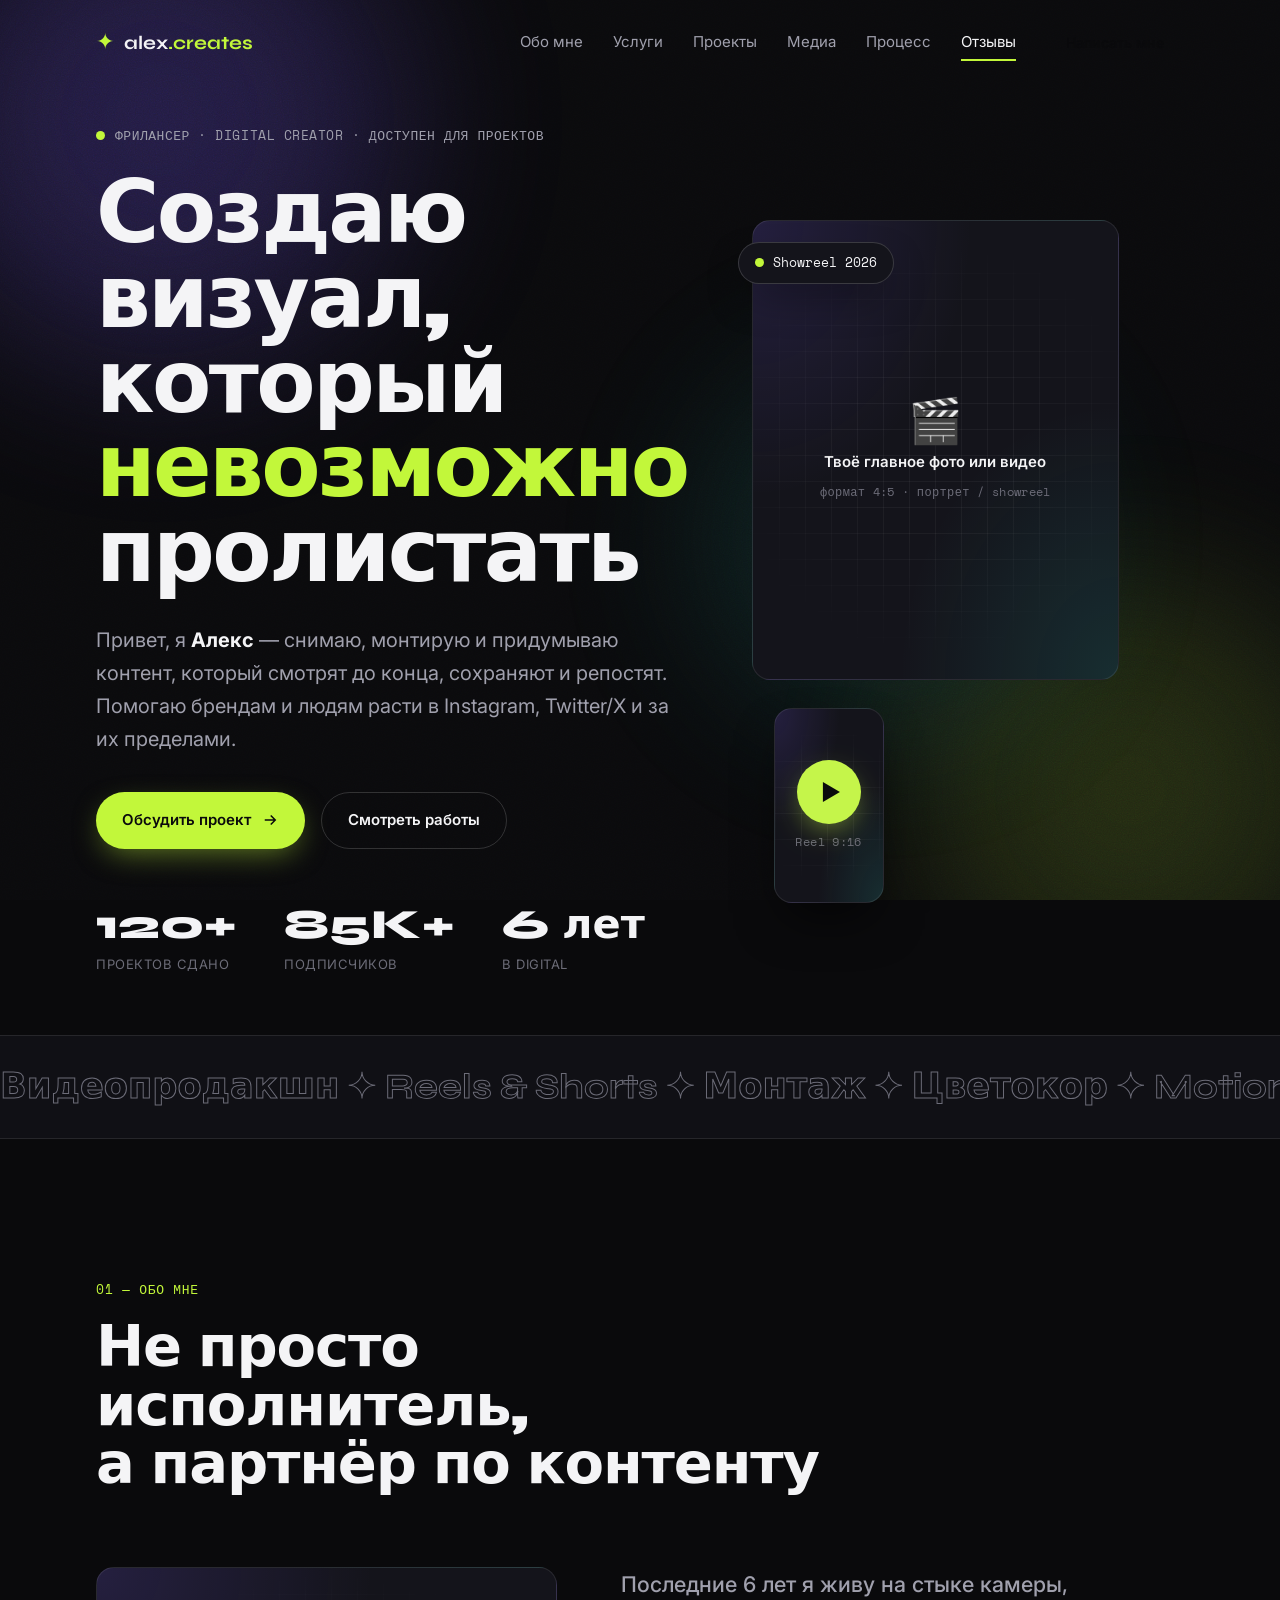
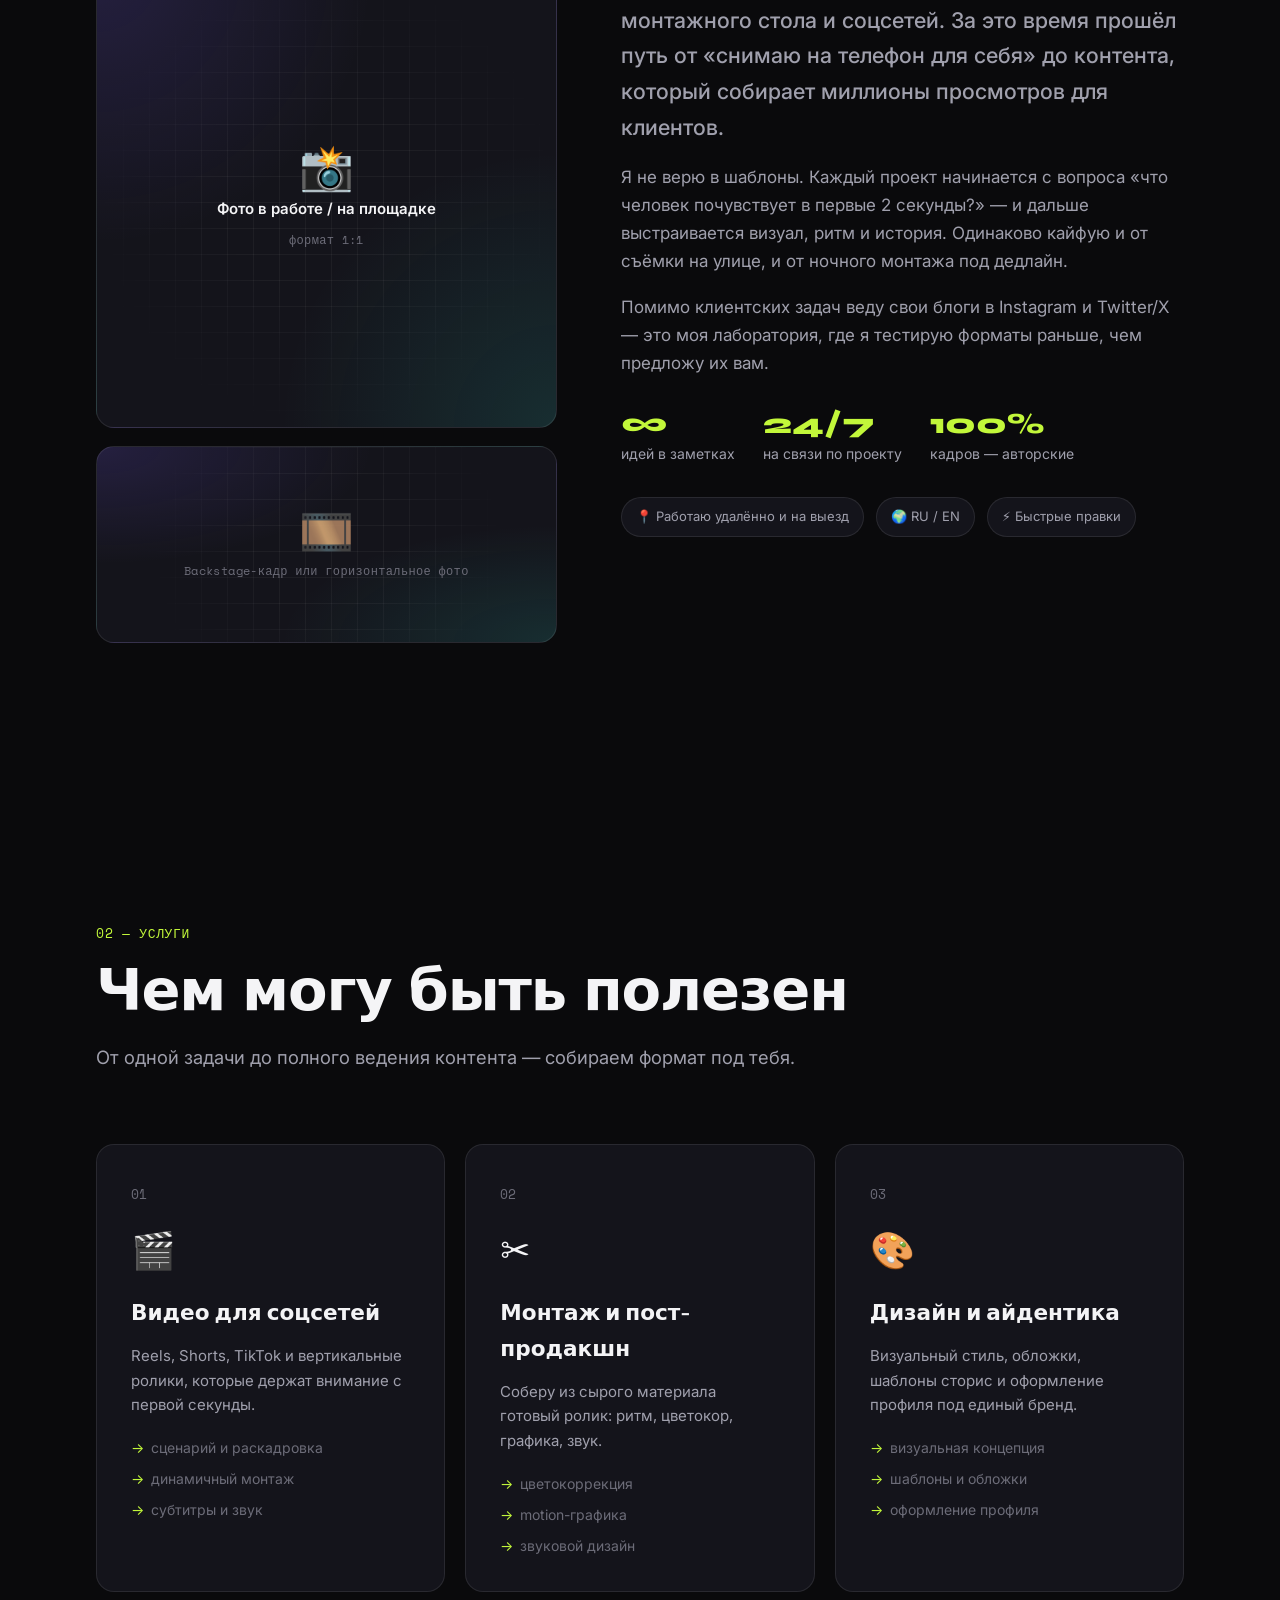
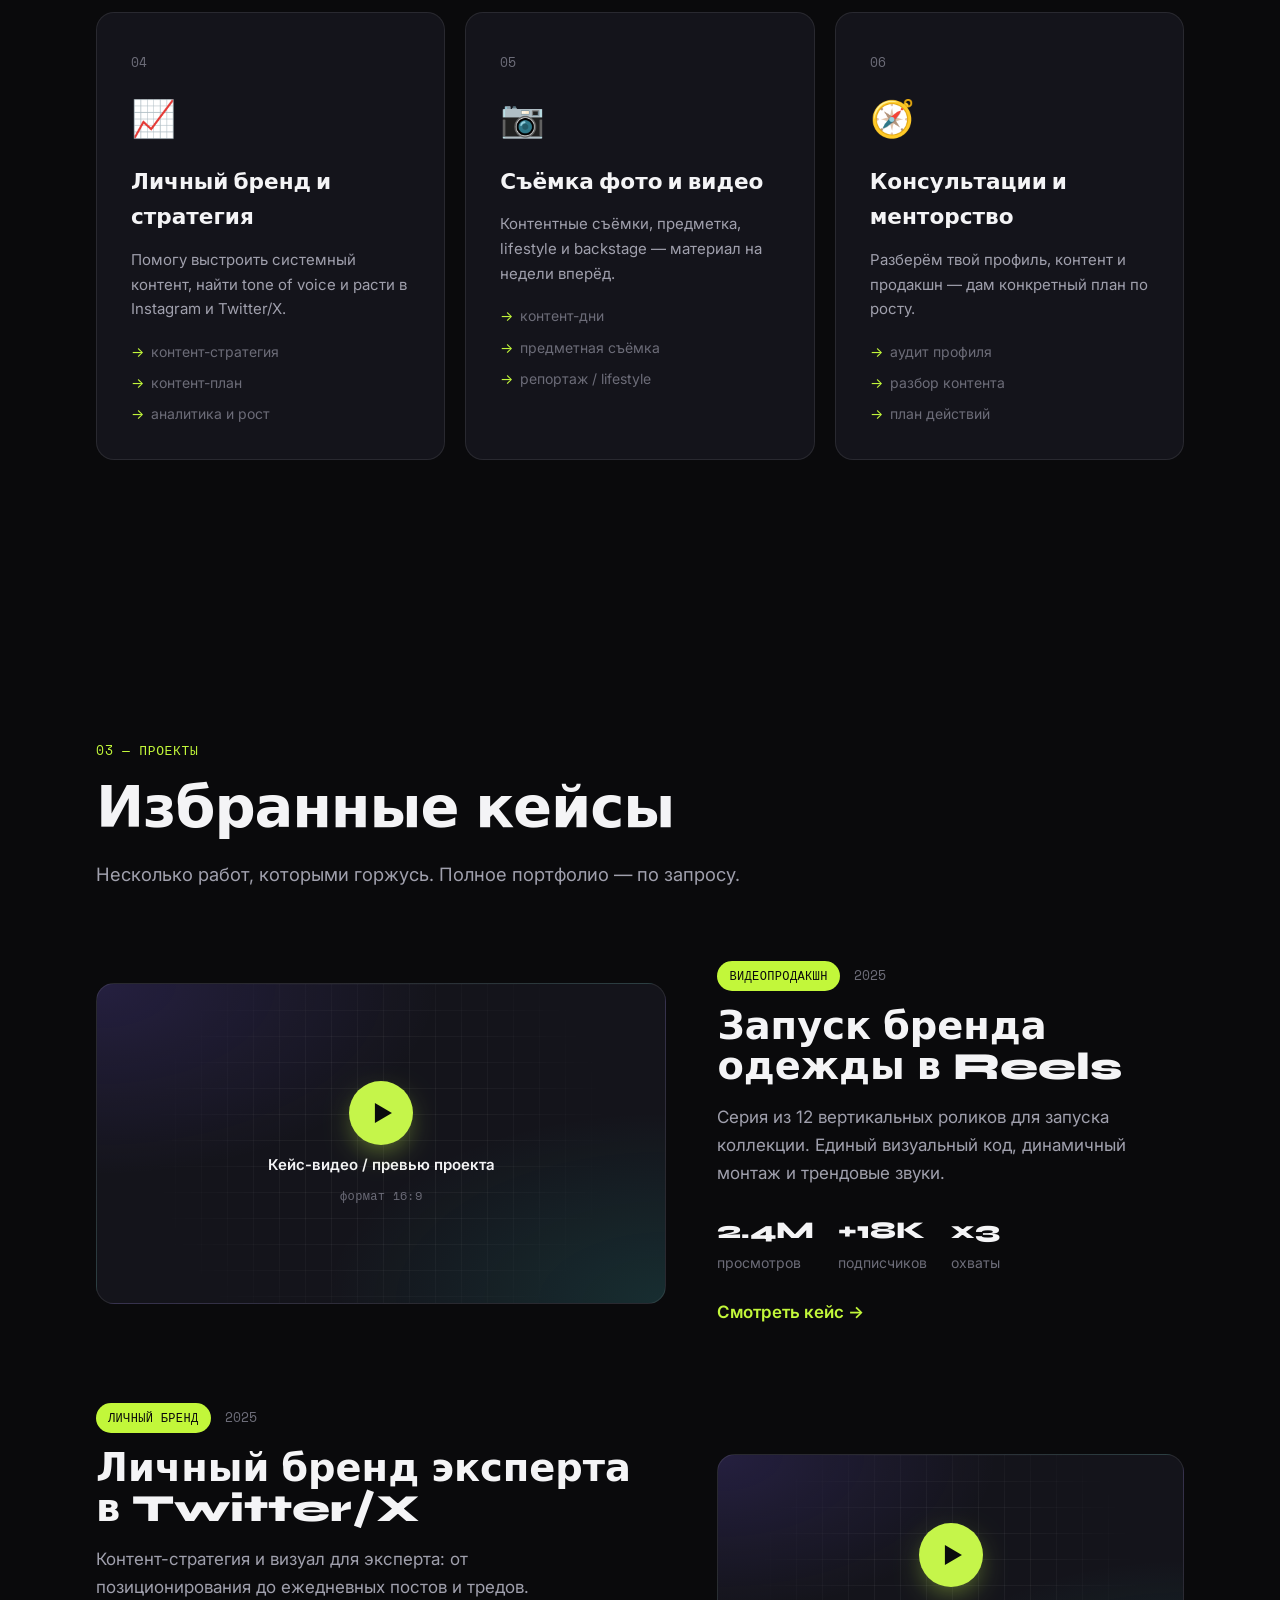
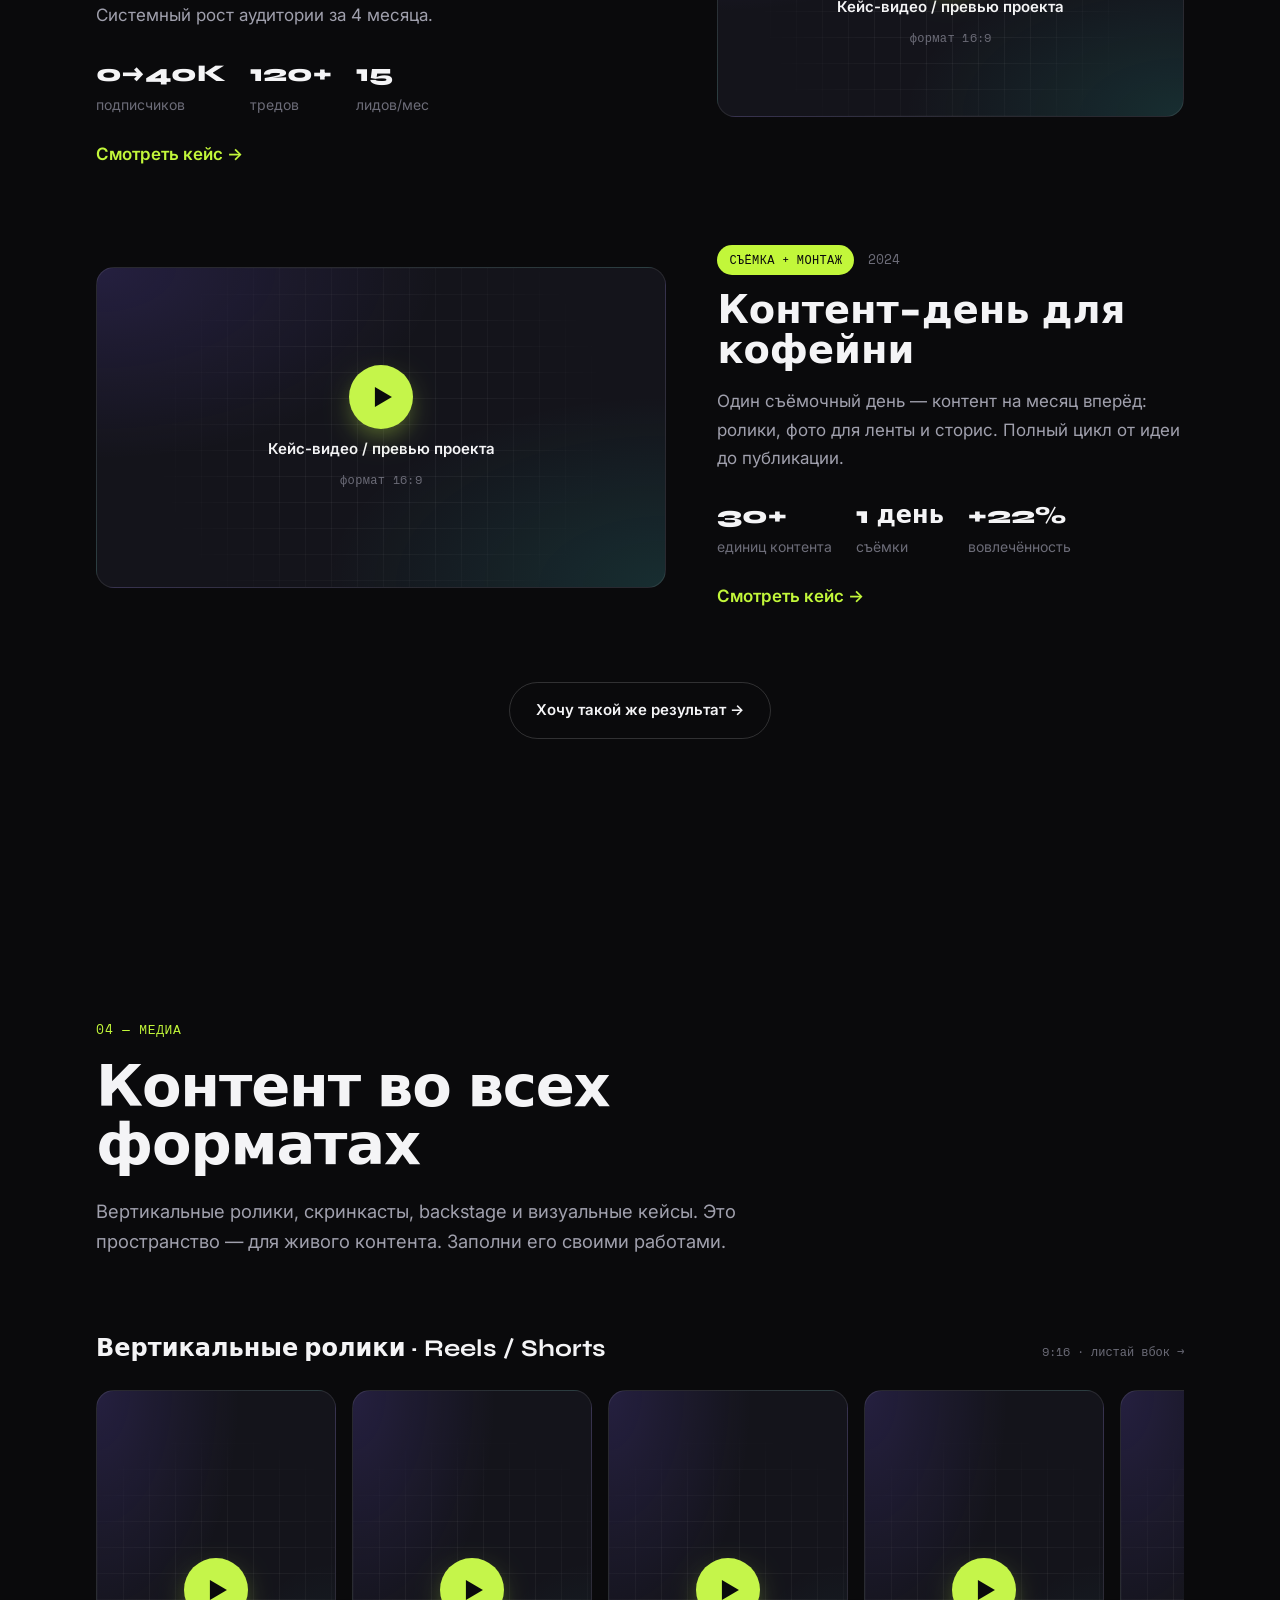
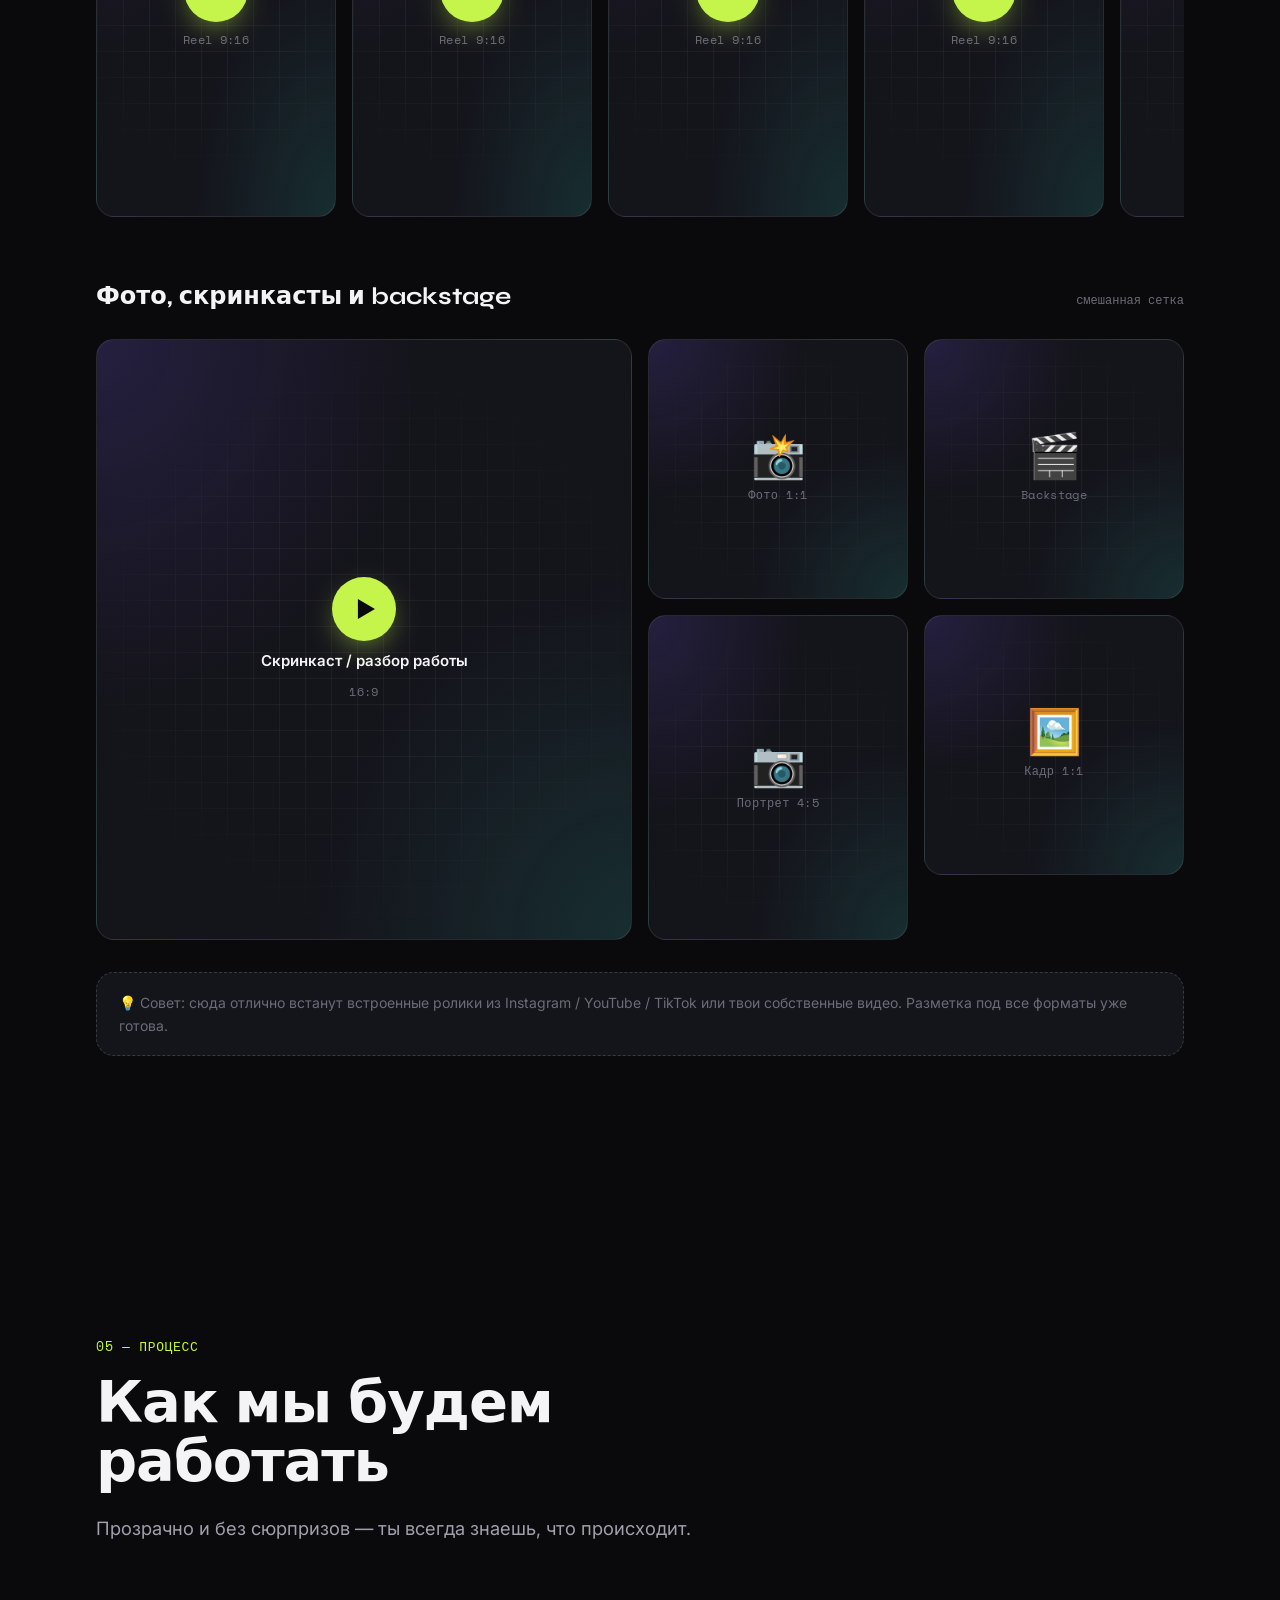
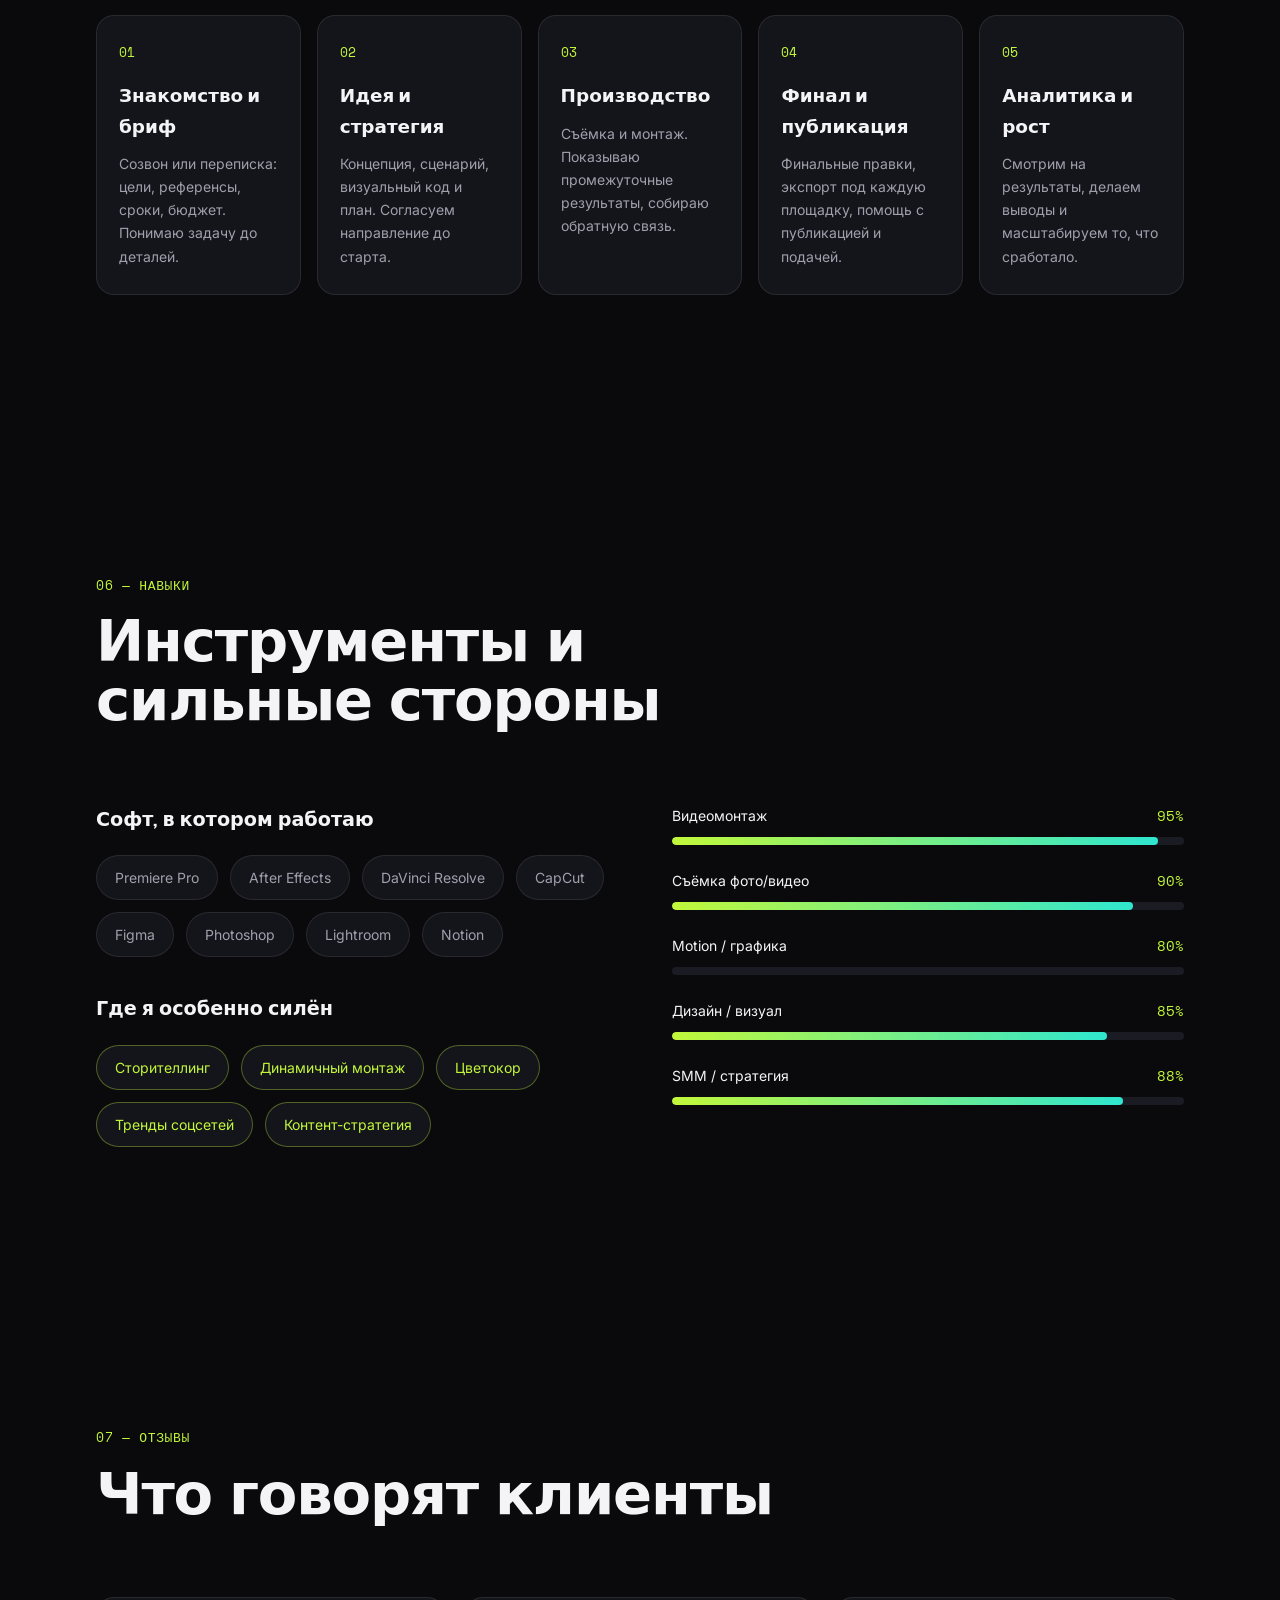
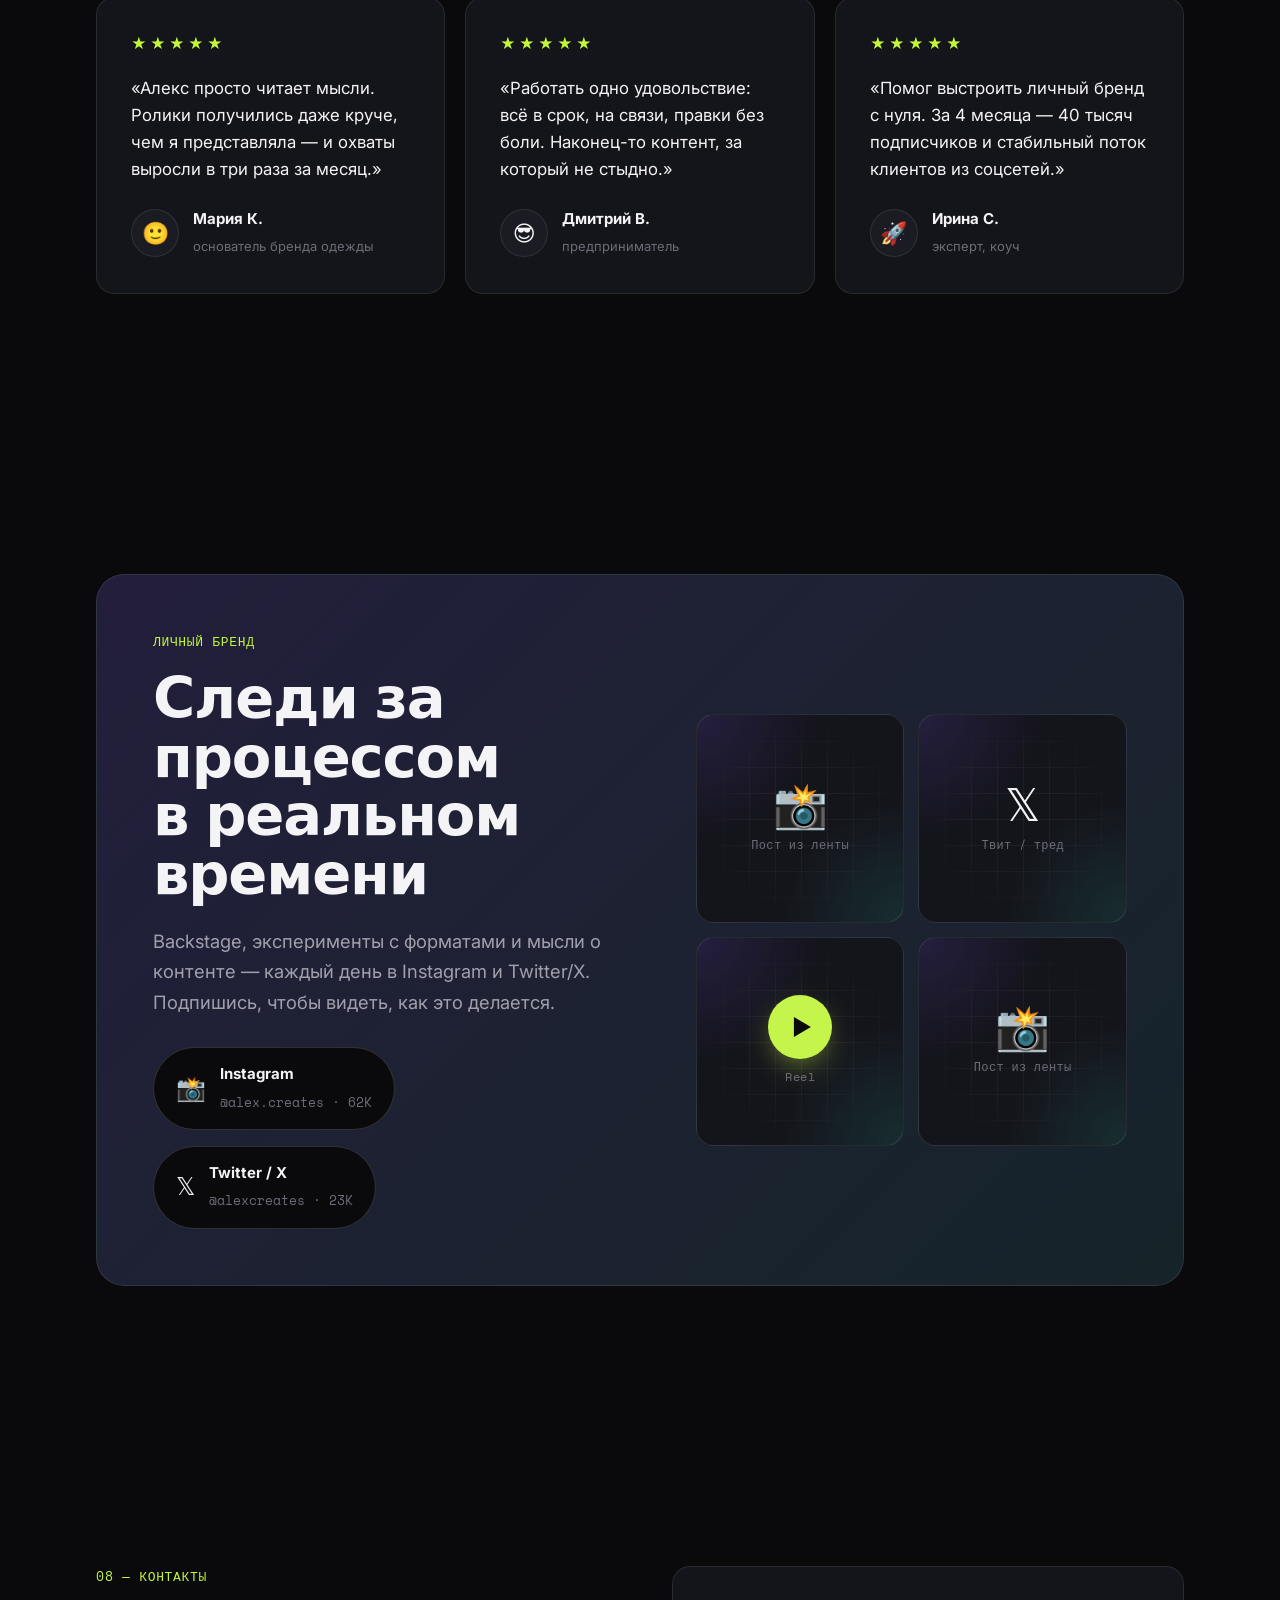
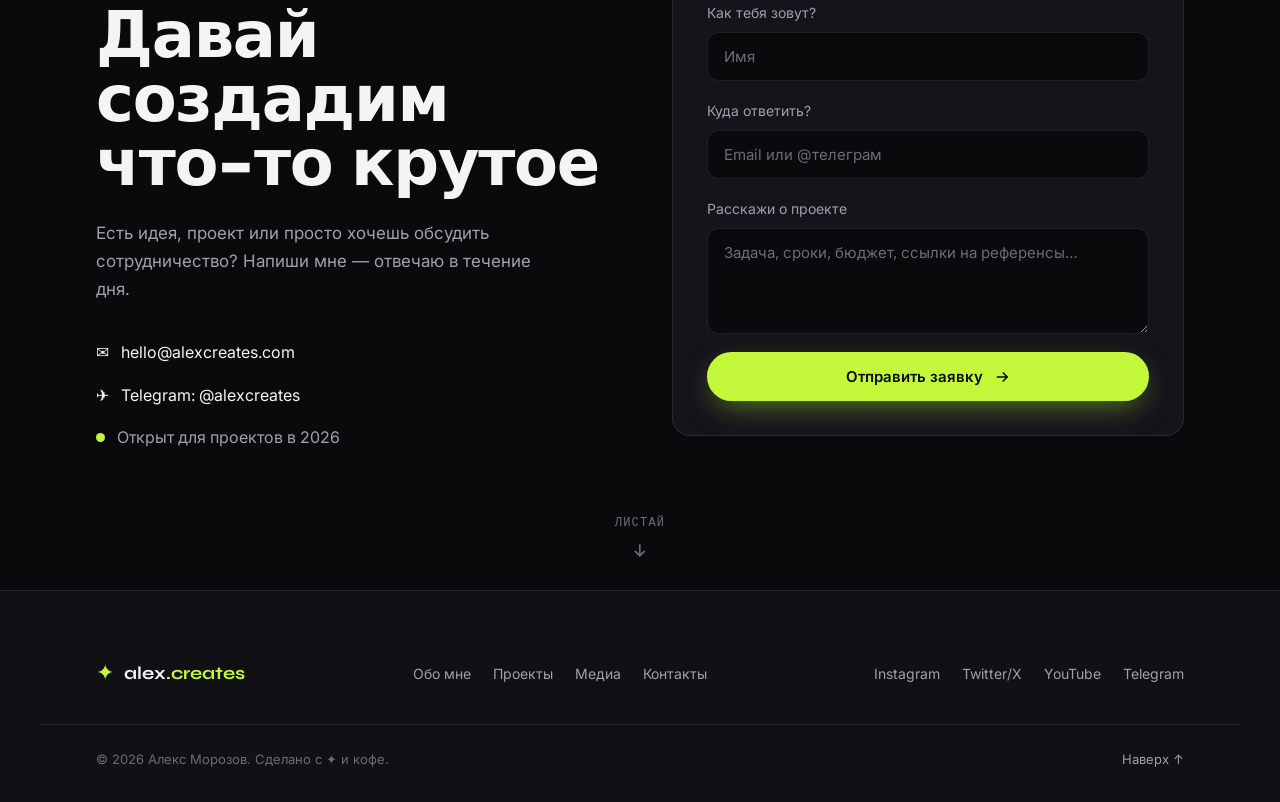
==== index.html @ e4666408 "feat: личный сайт-портфолио для фрилансера и digital creator Современный одностраничный сайт без сбо" ====
<!DOCTYPE html>
<html lang="ru">
<head>
  <meta charset="UTF-8" />
  <meta name="viewport" content="width=device-width, initial-scale=1.0" />
  <meta name="theme-color" content="#0a0a0c" />

  <!-- ====== SEO / соцсети — отредактируй под себя ====== -->
  <title>Алекс Морозов — Digital Creator & Фрилансер</title>
  <meta name="description" content="Digital creator и фрилансер: видео, контент для соцсетей, дизайн и личный бренд. Создаю визуал, который невозможно пролистать. Открыт к новым проектам." />
  <meta name="author" content="Алекс Морозов" />

  <meta property="og:type" content="website" />
  <meta property="og:title" content="Алекс Морозов — Digital Creator & Фрилансер" />
  <meta property="og:description" content="Видео, контент для соцсетей, дизайн и личный бренд. Создаю визуал, который невозможно пролистать." />
  <meta property="og:image" content="assets/og-image.jpg" />
  <meta name="twitter:card" content="summary_large_image" />

  <!-- ====== Шрифты ====== -->
  <link rel="preconnect" href="https://fonts.googleapis.com" />
  <link rel="preconnect" href="https://fonts.gstatic.com" crossorigin />
  <link href="https://fonts.googleapis.com/css2?family=Syne:wght@600;700;800&family=Inter:wght@400;500;600&family=Space+Mono:wght@400;700&display=swap" rel="stylesheet" />

  <!-- ====== Иконка (можно заменить на свой favicon) ====== -->
  <link rel="icon" href="data:image/svg+xml,<svg xmlns='http://www.w3.org/2000/svg' viewBox='0 0 100 100'><text y='.9em' font-size='90'>✦</text></svg>" />

  <link rel="stylesheet" href="css/style.css" />
  <!-- Если JS отключён — показываем контент без анимаций появления -->
  <noscript><style>.reveal{opacity:1!important;transform:none!important}.cursor,.cursor-dot{display:none!important}</style></noscript>
</head>
<body>
  <a class="skip-link" href="#about">Перейти к содержанию</a>

  <!-- Кастомный курсор -->
  <div class="cursor" id="cursor" aria-hidden="true"></div>
  <div class="cursor-dot" id="cursorDot" aria-hidden="true"></div>

  <!-- Зерно и фоновые градиенты -->
  <div class="grain" aria-hidden="true"></div>
  <div class="bg-blobs" aria-hidden="true">
    <span class="blob blob--1"></span>
    <span class="blob blob--2"></span>
    <span class="blob blob--3"></span>
  </div>

  <!-- ============ ШАПКА ============ -->
  <header class="header" id="header">
    <div class="container header__inner">
      <a href="#hero" class="logo" data-cursor="link">
        <span class="logo__mark">✦</span>
        <span class="logo__text">alex<span class="logo__accent">.creates</span></span>
      </a>

      <nav class="nav" id="nav" aria-label="Основная навигация">
        <a href="#about" class="nav__link">Обо мне</a>
        <a href="#services" class="nav__link">Услуги</a>
        <a href="#work" class="nav__link">Проекты</a>
        <a href="#media" class="nav__link">Медиа</a>
        <a href="#process" class="nav__link">Процесс</a>
        <a href="#testimonials" class="nav__link">Отзывы</a>
        <a href="#contact" class="btn btn--small nav__cta" data-cursor="link">Написать мне</a>
      </nav>

      <button class="burger" id="burger" aria-label="Открыть меню" aria-expanded="false">
        <span></span><span></span><span></span>
      </button>
    </div>
  </header>

  <main>
    <!-- ============ ГЛАВНЫЙ ЭКРАН ============ -->
    <section class="hero" id="hero">
      <div class="container hero__grid">
        <div class="hero__content reveal">
          <p class="eyebrow">
            <span class="status-dot"></span>
            Фрилансер · Digital Creator · доступен для проектов
          </p>

          <h1 class="hero__title">
            Создаю визуал,<br />
            который <span class="accent-text">невозможно</span><br />
            пролистать
          </h1>

          <p class="hero__lead">
            Привет, я <strong>Алекс</strong> — снимаю, монтирую и придумываю контент,
            который смотрят до конца, сохраняют и репостят. Помогаю брендам и людям
            расти в Instagram, Twitter/X и за их пределами.
          </p>

          <div class="hero__actions">
            <a href="#contact" class="btn btn--primary" data-cursor="link">
              Обсудить проект
              <svg viewBox="0 0 24 24" width="18" height="18" fill="none" stroke="currentColor" stroke-width="2"><path d="M5 12h14M13 6l6 6-6 6"/></svg>
            </a>
            <a href="#work" class="btn btn--ghost" data-cursor="link">Смотреть работы</a>
          </div>

          <ul class="hero__stats">
            <li>
              <span class="stat__num" data-count="120" data-suffix="+">0</span>
              <span class="stat__label">проектов сдано</span>
            </li>
            <li>
              <span class="stat__num" data-count="85" data-suffix="K+">0</span>
              <span class="stat__label">подписчиков</span>
            </li>
            <li>
              <span class="stat__num" data-count="6" data-suffix=" лет">0</span>
              <span class="stat__label">в digital</span>
            </li>
          </ul>
        </div>

        <!-- Большой медиа-слот под главное фото/видео -->
        <div class="hero__media reveal" data-reveal-delay="120">
          <div class="media-slot media-slot--portrait" data-cursor="media">
            <div class="media-slot__inner">
              <span class="media-slot__icon">🎬</span>
              <span class="media-slot__title">Твоё главное фото или видео</span>
              <span class="media-slot__hint">формат 4:5 · портрет / showreel</span>
            </div>
          </div>
          <div class="hero__media-badge">
            <span class="status-dot"></span>
            Showreel 2026
          </div>
          <div class="media-slot media-slot--reel hero__media-mini" data-cursor="media">
            <div class="media-slot__inner">
              <span class="media-slot__icon media-slot__icon--play">▶</span>
              <span class="media-slot__hint">Reel 9:16</span>
            </div>
          </div>
        </div>
      </div>

      <a href="#about" class="scroll-cue" aria-label="Прокрутить вниз">
        <span>Листай</span>
        <svg viewBox="0 0 24 24" width="20" height="20" fill="none" stroke="currentColor" stroke-width="2"><path d="M12 5v14M6 13l6 6 6-6"/></svg>
      </a>
    </section>

    <!-- ============ БЕГУЩАЯ СТРОКА ============ -->
    <div class="marquee" aria-hidden="true">
      <div class="marquee__track">
        <span>Видеопродакшн ✦ Reels & Shorts ✦ Монтаж ✦ Цветокор ✦ Motion-дизайн ✦ Съёмка ✦ Контент-стратегия ✦ Личный бренд ✦ SMM ✦ Сторителлинг ✦</span>
        <span>Видеопродакшн ✦ Reels & Shorts ✦ Монтаж ✦ Цветокор ✦ Motion-дизайн ✦ Съёмка ✦ Контент-стратегия ✦ Личный бренд ✦ SMM ✦ Сторителлинг ✦</span>
      </div>
    </div>

    <!-- ============ ОБО МНЕ ============ -->
    <section class="section about" id="about">
      <div class="container">
        <div class="section__head reveal">
          <span class="section__tag">01 — Обо мне</span>
          <h2 class="section__title">Не просто исполнитель,<br />а партнёр по контенту</h2>
        </div>

        <div class="about__grid">
          <div class="about__media reveal">
            <div class="media-slot media-slot--square" data-cursor="media">
              <div class="media-slot__inner">
                <span class="media-slot__icon">📸</span>
                <span class="media-slot__title">Фото в работе / на площадке</span>
                <span class="media-slot__hint">формат 1:1</span>
              </div>
            </div>
            <div class="media-slot media-slot--wide about__media-strip" data-cursor="media">
              <div class="media-slot__inner">
                <span class="media-slot__icon">🎞️</span>
                <span class="media-slot__hint">Backstage-кадр или горизонтальное фото</span>
              </div>
            </div>
          </div>

          <div class="about__text reveal" data-reveal-delay="120">
            <p class="about__lead">
              Последние 6 лет я живу на стыке камеры, монтажного стола и соцсетей.
              За это время прошёл путь от «снимаю на телефон для себя» до контента,
              который собирает миллионы просмотров для клиентов.
            </p>
            <p>
              Я не верю в шаблоны. Каждый проект начинается с вопроса «что человек
              почувствует в первые 2 секунды?» — и дальше выстраивается визуал,
              ритм и история. Одинаково кайфую и от съёмки на улице, и от ночного
              монтажа под дедлайн.
            </p>
            <p>
              Помимо клиентских задач веду свои блоги в Instagram и Twitter/X —
              это моя лаборатория, где я тестирую форматы раньше, чем предложу их вам.
            </p>

            <ul class="about__facts">
              <li><span class="about__fact-num">∞</span> идей в заметках</li>
              <li><span class="about__fact-num">24/7</span> на связи по проекту</li>
              <li><span class="about__fact-num">100%</span> кадров — авторские</li>
            </ul>

            <div class="about__tags">
              <span>📍 Работаю удалённо и на выезд</span>
              <span>🌍 RU / EN</span>
              <span>⚡ Быстрые правки</span>
            </div>
          </div>
        </div>
      </div>
    </section>

    <!-- ============ УСЛУГИ ============ -->
    <section class="section services" id="services">
      <div class="container">
        <div class="section__head reveal">
          <span class="section__tag">02 — Услуги</span>
          <h2 class="section__title">Чем могу быть полезен</h2>
          <p class="section__sub">От одной задачи до полного ведения контента — собираем формат под тебя.</p>
        </div>

        <div class="services__grid">
          <article class="card service reveal" data-cursor="link">
            <span class="service__num">01</span>
            <span class="service__icon">🎬</span>
            <h3 class="service__title">Видео для соцсетей</h3>
            <p>Reels, Shorts, TikTok и вертикальные ролики, которые держат внимание с первой секунды.</p>
            <ul class="service__list">
              <li>сценарий и раскадровка</li>
              <li>динамичный монтаж</li>
              <li>субтитры и звук</li>
            </ul>
          </article>

          <article class="card service reveal" data-reveal-delay="80" data-cursor="link">
            <span class="service__num">02</span>
            <span class="service__icon">✂️</span>
            <h3 class="service__title">Монтаж и пост-продакшн</h3>
            <p>Соберу из сырого материала готовый ролик: ритм, цветокор, графика, звук.</p>
            <ul class="service__list">
              <li>цветокоррекция</li>
              <li>motion-графика</li>
              <li>звуковой дизайн</li>
            </ul>
          </article>

          <article class="card service reveal" data-reveal-delay="160" data-cursor="link">
            <span class="service__num">03</span>
            <span class="service__icon">🎨</span>
            <h3 class="service__title">Дизайн и айдентика</h3>
            <p>Визуальный стиль, обложки, шаблоны сторис и оформление профиля под единый бренд.</p>
            <ul class="service__list">
              <li>визуальная концепция</li>
              <li>шаблоны и обложки</li>
              <li>оформление профиля</li>
            </ul>
          </article>

          <article class="card service reveal" data-cursor="link">
            <span class="service__num">04</span>
            <span class="service__icon">📈</span>
            <h3 class="service__title">Личный бренд и стратегия</h3>
            <p>Помогу выстроить системный контент, найти tone of voice и расти в Instagram и Twitter/X.</p>
            <ul class="service__list">
              <li>контент-стратегия</li>
              <li>контент-план</li>
              <li>аналитика и рост</li>
            </ul>
          </article>

          <article class="card service reveal" data-reveal-delay="80" data-cursor="link">
            <span class="service__num">05</span>
            <span class="service__icon">📷</span>
            <h3 class="service__title">Съёмка фото и видео</h3>
            <p>Контентные съёмки, предметка, lifestyle и backstage — материал на недели вперёд.</p>
            <ul class="service__list">
              <li>контент-дни</li>
              <li>предметная съёмка</li>
              <li>репортаж / lifestyle</li>
            </ul>
          </article>

          <article class="card service reveal" data-reveal-delay="160" data-cursor="link">
            <span class="service__num">06</span>
            <span class="service__icon">🧭</span>
            <h3 class="service__title">Консультации и менторство</h3>
            <p>Разберём твой профиль, контент и продакшн — дам конкретный план по росту.</p>
            <ul class="service__list">
              <li>аудит профиля</li>
              <li>разбор контента</li>
              <li>план действий</li>
            </ul>
          </article>
        </div>
      </div>
    </section>

    <!-- ============ ПРОЕКТЫ / КЕЙСЫ ============ -->
    <section class="section work" id="work">
      <div class="container">
        <div class="section__head reveal">
          <span class="section__tag">03 — Проекты</span>
          <h2 class="section__title">Избранные кейсы</h2>
          <p class="section__sub">Несколько работ, которыми горжусь. Полное портфолио — по запросу.</p>
        </div>

        <div class="work__list">
          <!-- Кейс 1 -->
          <article class="case reveal" data-cursor="link">
            <div class="case__media">
              <div class="media-slot media-slot--video" data-cursor="media">
                <div class="media-slot__inner">
                  <span class="media-slot__icon media-slot__icon--play">▶</span>
                  <span class="media-slot__title">Кейс-видео / превью проекта</span>
                  <span class="media-slot__hint">формат 16:9</span>
                </div>
              </div>
            </div>
            <div class="case__info">
              <div class="case__meta">
                <span class="case__cat">Видеопродакшн</span>
                <span class="case__year">2025</span>
              </div>
              <h3 class="case__title">Запуск бренда одежды в Reels</h3>
              <p class="case__desc">
                Серия из 12 вертикальных роликов для запуска коллекции.
                Единый визуальный код, динамичный монтаж и трендовые звуки.
              </p>
              <ul class="case__results">
                <li><b>2.4M</b> просмотров</li>
                <li><b>+18K</b> подписчиков</li>
                <li><b>x3</b> охваты</li>
              </ul>
              <span class="case__link">Смотреть кейс →</span>
            </div>
          </article>

          <!-- Кейс 2 -->
          <article class="case case--reverse reveal" data-cursor="link">
            <div class="case__media">
              <div class="media-slot media-slot--video" data-cursor="media">
                <div class="media-slot__inner">
                  <span class="media-slot__icon media-slot__icon--play">▶</span>
                  <span class="media-slot__title">Кейс-видео / превью проекта</span>
                  <span class="media-slot__hint">формат 16:9</span>
                </div>
              </div>
            </div>
            <div class="case__info">
              <div class="case__meta">
                <span class="case__cat">Личный бренд</span>
                <span class="case__year">2025</span>
              </div>
              <h3 class="case__title">Личный бренд эксперта в Twitter/X</h3>
              <p class="case__desc">
                Контент-стратегия и визуал для эксперта: от позиционирования
                до ежедневных постов и тредов. Системный рост аудитории за 4 месяца.
              </p>
              <ul class="case__results">
                <li><b>0→40K</b> подписчиков</li>
                <li><b>120+</b> тредов</li>
                <li><b>15</b> лидов/мес</li>
              </ul>
              <span class="case__link">Смотреть кейс →</span>
            </div>
          </article>

          <!-- Кейс 3 -->
          <article class="case reveal" data-cursor="link">
            <div class="case__media">
              <div class="media-slot media-slot--video" data-cursor="media">
                <div class="media-slot__inner">
                  <span class="media-slot__icon media-slot__icon--play">▶</span>
                  <span class="media-slot__title">Кейс-видео / превью проекта</span>
                  <span class="media-slot__hint">формат 16:9</span>
                </div>
              </div>
            </div>
            <div class="case__info">
              <div class="case__meta">
                <span class="case__cat">Съёмка + монтаж</span>
                <span class="case__year">2024</span>
              </div>
              <h3 class="case__title">Контент-день для кофейни</h3>
              <p class="case__desc">
                Один съёмочный день — контент на месяц вперёд: ролики,
                фото для ленты и сторис. Полный цикл от идеи до публикации.
              </p>
              <ul class="case__results">
                <li><b>30+</b> единиц контента</li>
                <li><b>1 день</b> съёмки</li>
                <li><b>+22%</b> вовлечённость</li>
              </ul>
              <span class="case__link">Смотреть кейс →</span>
            </div>
          </article>
        </div>

        <div class="work__cta reveal">
          <a href="#contact" class="btn btn--ghost" data-cursor="link">Хочу такой же результат →</a>
        </div>
      </div>
    </section>

    <!-- ============ МЕДИА-КОНТЕНТ ============ -->
    <section class="section media" id="media">
      <div class="container">
        <div class="section__head reveal">
          <span class="section__tag">04 — Медиа</span>
          <h2 class="section__title">Контент во всех форматах</h2>
          <p class="section__sub">
            Вертикальные ролики, скринкасты, backstage и визуальные кейсы.
            Это пространство — для живого контента. Заполни его своими работами.
          </p>
        </div>

        <!-- Лента вертикальных роликов -->
        <div class="media__row-head reveal">
          <h3>Вертикальные ролики · Reels / Shorts</h3>
          <span class="media__hint">9:16 · листай вбок →</span>
        </div>
        <div class="media__reels reveal">
          <div class="media-slot media-slot--reel" data-cursor="media">
            <div class="media-slot__inner">
              <span class="media-slot__icon media-slot__icon--play">▶</span>
              <span class="media-slot__hint">Reel 9:16</span>
            </div>
          </div>
          <div class="media-slot media-slot--reel" data-cursor="media">
            <div class="media-slot__inner">
              <span class="media-slot__icon media-slot__icon--play">▶</span>
              <span class="media-slot__hint">Reel 9:16</span>
            </div>
          </div>
          <div class="media-slot media-slot--reel" data-cursor="media">
            <div class="media-slot__inner">
              <span class="media-slot__icon media-slot__icon--play">▶</span>
              <span class="media-slot__hint">Reel 9:16</span>
            </div>
          </div>
          <div class="media-slot media-slot--reel" data-cursor="media">
            <div class="media-slot__inner">
              <span class="media-slot__icon media-slot__icon--play">▶</span>
              <span class="media-slot__hint">Reel 9:16</span>
            </div>
          </div>
          <div class="media-slot media-slot--reel" data-cursor="media">
            <div class="media-slot__inner">
              <span class="media-slot__icon media-slot__icon--play">▶</span>
              <span class="media-slot__hint">Reel 9:16</span>
            </div>
          </div>
        </div>

        <!-- Смешанная галерея -->
        <div class="media__row-head reveal">
          <h3>Фото, скринкасты и backstage</h3>
          <span class="media__hint">смешанная сетка</span>
        </div>
        <div class="media__gallery reveal">
          <div class="media-slot media-slot--video gallery__item gallery__item--big" data-cursor="media">
            <div class="media-slot__inner">
              <span class="media-slot__icon media-slot__icon--play">▶</span>
              <span class="media-slot__title">Скринкаст / разбор работы</span>
              <span class="media-slot__hint">16:9</span>
            </div>
          </div>
          <div class="media-slot media-slot--square gallery__item" data-cursor="media">
            <div class="media-slot__inner">
              <span class="media-slot__icon">📸</span>
              <span class="media-slot__hint">Фото 1:1</span>
            </div>
          </div>
          <div class="media-slot media-slot--square gallery__item" data-cursor="media">
            <div class="media-slot__inner">
              <span class="media-slot__icon">🎬</span>
              <span class="media-slot__hint">Backstage</span>
            </div>
          </div>
          <div class="media-slot media-slot--portrait gallery__item" data-cursor="media">
            <div class="media-slot__inner">
              <span class="media-slot__icon">📷</span>
              <span class="media-slot__hint">Портрет 4:5</span>
            </div>
          </div>
          <div class="media-slot media-slot--square gallery__item" data-cursor="media">
            <div class="media-slot__inner">
              <span class="media-slot__icon">🖼️</span>
              <span class="media-slot__hint">Кадр 1:1</span>
            </div>
          </div>
        </div>

        <p class="media__note reveal">
          💡 Совет: сюда отлично встанут встроенные ролики из Instagram / YouTube / TikTok
          или твои собственные видео. Разметка под все форматы уже готова.
        </p>
      </div>
    </section>

    <!-- ============ ПРОЦЕСС РАБОТЫ ============ -->
    <section class="section process" id="process">
      <div class="container">
        <div class="section__head reveal">
          <span class="section__tag">05 — Процесс</span>
          <h2 class="section__title">Как мы будем работать</h2>
          <p class="section__sub">Прозрачно и без сюрпризов — ты всегда знаешь, что происходит.</p>
        </div>

        <ol class="process__steps">
          <li class="process__step reveal" data-cursor="link">
            <span class="process__step-num">01</span>
            <h3>Знакомство и бриф</h3>
            <p>Созвон или переписка: цели, референсы, сроки, бюджет. Понимаю задачу до деталей.</p>
          </li>
          <li class="process__step reveal" data-reveal-delay="80" data-cursor="link">
            <span class="process__step-num">02</span>
            <h3>Идея и стратегия</h3>
            <p>Концепция, сценарий, визуальный код и план. Согласуем направление до старта.</p>
          </li>
          <li class="process__step reveal" data-reveal-delay="160" data-cursor="link">
            <span class="process__step-num">03</span>
            <h3>Производство</h3>
            <p>Съёмка и монтаж. Показываю промежуточные результаты, собираю обратную связь.</p>
          </li>
          <li class="process__step reveal" data-reveal-delay="240" data-cursor="link">
            <span class="process__step-num">04</span>
            <h3>Финал и публикация</h3>
            <p>Финальные правки, экспорт под каждую площадку, помощь с публикацией и подачей.</p>
          </li>
          <li class="process__step reveal" data-reveal-delay="320" data-cursor="link">
            <span class="process__step-num">05</span>
            <h3>Аналитика и рост</h3>
            <p>Смотрим на результаты, делаем выводы и масштабируем то, что сработало.</p>
          </li>
        </ol>
      </div>
    </section>

    <!-- ============ НАВЫКИ ============ -->
    <section class="section skills" id="skills">
      <div class="container">
        <div class="section__head reveal">
          <span class="section__tag">06 — Навыки</span>
          <h2 class="section__title">Инструменты и сильные стороны</h2>
        </div>

        <div class="skills__grid">
          <div class="skills__col reveal">
            <h3 class="skills__col-title">Софт, в котором работаю</h3>
            <div class="skills__tools">
              <span class="tool">Premiere Pro</span>
              <span class="tool">After Effects</span>
              <span class="tool">DaVinci Resolve</span>
              <span class="tool">CapCut</span>
              <span class="tool">Figma</span>
              <span class="tool">Photoshop</span>
              <span class="tool">Lightroom</span>
              <span class="tool">Notion</span>
            </div>

            <h3 class="skills__col-title skills__col-title--mt">Где я особенно силён</h3>
            <div class="skills__tags">
              <span class="tool tool--accent">Сторителлинг</span>
              <span class="tool tool--accent">Динамичный монтаж</span>
              <span class="tool tool--accent">Цветокор</span>
              <span class="tool tool--accent">Тренды соцсетей</span>
              <span class="tool tool--accent">Контент-стратегия</span>
            </div>
          </div>

          <div class="skills__col reveal" data-reveal-delay="120">
            <ul class="skills__bars">
              <li>
                <div class="skills__bar-head"><span>Видеомонтаж</span><span>95%</span></div>
                <div class="skills__bar"><i style="--w:95%"></i></div>
              </li>
              <li>
                <div class="skills__bar-head"><span>Съёмка фото/видео</span><span>90%</span></div>
                <div class="skills__bar"><i style="--w:90%"></i></div>
              </li>
              <li>
                <div class="skills__bar-head"><span>Motion / графика</span><span>80%</span></div>
                <div class="skills__bar"><i style="--w:80%"></i></div>
              </li>
              <li>
                <div class="skills__bar-head"><span>Дизайн / визуал</span><span>85%</span></div>
                <div class="skills__bar"><i style="--w:85%"></i></div>
              </li>
              <li>
                <div class="skills__bar-head"><span>SMM / стратегия</span><span>88%</span></div>
                <div class="skills__bar"><i style="--w:88%"></i></div>
              </li>
            </ul>
          </div>
        </div>
      </div>
    </section>

    <!-- ============ ОТЗЫВЫ ============ -->
    <section class="section testimonials" id="testimonials">
      <div class="container">
        <div class="section__head reveal">
          <span class="section__tag">07 — Отзывы</span>
          <h2 class="section__title">Что говорят клиенты</h2>
        </div>

        <div class="testimonials__grid">
          <figure class="card testimonial reveal" data-cursor="link">
            <div class="testimonial__stars">★★★★★</div>
            <blockquote>
              «Алекс просто читает мысли. Ролики получились даже круче, чем я представляла —
              и охваты выросли в три раза за месяц.»
            </blockquote>
            <figcaption class="testimonial__author">
              <span class="testimonial__avatar" data-cursor="media">🙂</span>
              <span>
                <b>Мария К.</b>
                <small>основатель бренда одежды</small>
              </span>
            </figcaption>
          </figure>

          <figure class="card testimonial reveal" data-reveal-delay="80" data-cursor="link">
            <div class="testimonial__stars">★★★★★</div>
            <blockquote>
              «Работать одно удовольствие: всё в срок, на связи, правки без боли.
              Наконец-то контент, за который не стыдно.»
            </blockquote>
            <figcaption class="testimonial__author">
              <span class="testimonial__avatar" data-cursor="media">😎</span>
              <span>
                <b>Дмитрий В.</b>
                <small>предприниматель</small>
              </span>
            </figcaption>
          </figure>

          <figure class="card testimonial reveal" data-reveal-delay="160" data-cursor="link">
            <div class="testimonial__stars">★★★★★</div>
            <blockquote>
              «Помог выстроить личный бренд с нуля. За 4 месяца — 40 тысяч подписчиков
              и стабильный поток клиентов из соцсетей.»
            </blockquote>
            <figcaption class="testimonial__author">
              <span class="testimonial__avatar" data-cursor="media">🚀</span>
              <span>
                <b>Ирина С.</b>
                <small>эксперт, коуч</small>
              </span>
            </figcaption>
          </figure>
        </div>
      </div>
    </section>

    <!-- ============ СОЦСЕТИ / ЛИЧНЫЙ БРЕНД ============ -->
    <section class="section social" id="social">
      <div class="container">
        <div class="social__card reveal">
          <div class="social__text">
            <span class="section__tag">Личный бренд</span>
            <h2 class="section__title">Следи за процессом<br />в реальном времени</h2>
            <p class="section__sub">
              Backstage, эксперименты с форматами и мысли о контенте — каждый день
              в Instagram и Twitter/X. Подпишись, чтобы видеть, как это делается.
            </p>
            <div class="social__links">
              <a href="#" class="social__btn" data-cursor="link" target="_blank" rel="noopener">
                <span class="social__btn-icon">📸</span>
                <span>
                  <b>Instagram</b>
                  <small>@alex.creates · 62K</small>
                </span>
              </a>
              <a href="#" class="social__btn" data-cursor="link" target="_blank" rel="noopener">
                <span class="social__btn-icon">𝕏</span>
                <span>
                  <b>Twitter / X</b>
                  <small>@alexcreates · 23K</small>
                </span>
              </a>
            </div>
          </div>

          <div class="social__feed">
            <div class="media-slot media-slot--square" data-cursor="media">
              <div class="media-slot__inner">
                <span class="media-slot__icon">📸</span>
                <span class="media-slot__hint">Пост из ленты</span>
              </div>
            </div>
            <div class="media-slot media-slot--square" data-cursor="media">
              <div class="media-slot__inner">
                <span class="media-slot__icon">𝕏</span>
                <span class="media-slot__hint">Твит / тред</span>
              </div>
            </div>
            <div class="media-slot media-slot--square" data-cursor="media">
              <div class="media-slot__inner">
                <span class="media-slot__icon media-slot__icon--play">▶</span>
                <span class="media-slot__hint">Reel</span>
              </div>
            </div>
            <div class="media-slot media-slot--square" data-cursor="media">
              <div class="media-slot__inner">
                <span class="media-slot__icon">📸</span>
                <span class="media-slot__hint">Пост из ленты</span>
              </div>
            </div>
          </div>
        </div>
      </div>
    </section>

    <!-- ============ КОНТАКТЫ ============ -->
    <section class="section contact" id="contact">
      <div class="container">
        <div class="contact__grid">
          <div class="contact__intro reveal">
            <span class="section__tag">08 — Контакты</span>
            <h2 class="contact__title">Давай создадим<br />что-то крутое</h2>
            <p class="contact__sub">
              Есть идея, проект или просто хочешь обсудить сотрудничество?
              Напиши мне — отвечаю в течение дня.
            </p>

            <div class="contact__channels">
              <a href="mailto:hello@alexcreates.com" class="contact__channel" data-cursor="link">
                <span>✉️</span> hello@alexcreates.com
              </a>
              <a href="https://t.me/" class="contact__channel" data-cursor="link" target="_blank" rel="noopener">
                <span>✈️</span> Telegram: @alexcreates
              </a>
              <span class="contact__channel contact__channel--static">
                <span class="status-dot"></span> Открыт для проектов в 2026
              </span>
            </div>
          </div>

          <form class="contact__form card reveal" data-reveal-delay="120" id="contactForm" novalidate>
            <div class="field">
              <label for="name">Как тебя зовут?</label>
              <input type="text" id="name" name="name" placeholder="Имя" required />
            </div>
            <div class="field">
              <label for="email">Куда ответить?</label>
              <input type="text" id="email" name="email" placeholder="Email или @телеграм" required />
            </div>
            <div class="field">
              <label for="message">Расскажи о проекте</label>
              <textarea id="message" name="message" rows="4" placeholder="Задача, сроки, бюджет, ссылки на референсы…" required></textarea>
            </div>
            <button type="submit" class="btn btn--primary btn--full" data-cursor="link">
              Отправить заявку
              <svg viewBox="0 0 24 24" width="18" height="18" fill="none" stroke="currentColor" stroke-width="2"><path d="M5 12h14M13 6l6 6-6 6"/></svg>
            </button>
            <p class="contact__form-note" id="formNote" hidden></p>
          </form>
        </div>
      </div>
    </section>
  </main>

  <!-- ============ ПОДВАЛ ============ -->
  <footer class="footer">
    <div class="container footer__inner">
      <div class="footer__brand">
        <span class="logo__mark">✦</span>
        <span class="logo__text">alex<span class="logo__accent">.creates</span></span>
      </div>

      <nav class="footer__nav" aria-label="Навигация в подвале">
        <a href="#about">Обо мне</a>
        <a href="#work">Проекты</a>
        <a href="#media">Медиа</a>
        <a href="#contact">Контакты</a>
      </nav>

      <div class="footer__socials">
        <a href="#" aria-label="Instagram" data-cursor="link" target="_blank" rel="noopener">Instagram</a>
        <a href="#" aria-label="Twitter / X" data-cursor="link" target="_blank" rel="noopener">Twitter/X</a>
        <a href="#" aria-label="YouTube" data-cursor="link" target="_blank" rel="noopener">YouTube</a>
        <a href="#" aria-label="Telegram" data-cursor="link" target="_blank" rel="noopener">Telegram</a>
      </div>
    </div>
    <div class="container footer__bottom">
      <span>© <span id="year">2026</span> Алекс Морозов. Сделано с ✦ и кофе.</span>
      <a href="#hero" class="footer__top" data-cursor="link">Наверх ↑</a>
    </div>
  </footer>

  <script src="js/main.js"></script>
</body>
</html>
---- css/style.css ----
/* =========================================================
   Alex Creates — портфолио digital creator
   Стиль: тёмная тема, акцент-лайм, ambient-градиенты
   ========================================================= */

/* ---------- Переменные ---------- */
:root {
  --bg: #0a0a0c;
  --bg-soft: #101015;
  --surface: #14141b;
  --surface-2: #1b1b24;
  --border: rgba(255, 255, 255, 0.09);
  --border-strong: rgba(255, 255, 255, 0.16);

  --text: #f4f4f6;
  --text-muted: #a0a0ad;
  --text-dim: #6c6c78;

  --acid: #c2f73a;          /* основной акцент */
  --acid-dark: #a6db1f;
  --violet: #7c5cff;
  --cyan: #2fe6cf;

  --radius: 18px;
  --radius-lg: 28px;
  --maxw: 1200px;
  --gutter: clamp(20px, 5vw, 56px);

  --font-display: "Syne", system-ui, sans-serif;
  --font-body: "Inter", system-ui, sans-serif;
  --font-mono: "Space Mono", ui-monospace, monospace;

  --ease: cubic-bezier(0.22, 1, 0.36, 1);
}

/* ---------- Reset ---------- */
*, *::before, *::after { box-sizing: border-box; margin: 0; padding: 0; }

html { scroll-behavior: smooth; -webkit-text-size-adjust: 100%; }

body {
  font-family: var(--font-body);
  background: var(--bg);
  color: var(--text);
  line-height: 1.65;
  font-size: 17px;
  overflow-x: hidden;
  -webkit-font-smoothing: antialiased;
  text-rendering: optimizeLegibility;
}

img, svg, video { display: block; max-width: 100%; }
a { color: inherit; text-decoration: none; }
button { font-family: inherit; cursor: pointer; border: none; background: none; color: inherit; }
ul, ol { list-style: none; }

::selection { background: var(--acid); color: #0a0a0c; }

:focus-visible { outline: 2px solid var(--acid); outline-offset: 3px; border-radius: 4px; }

.skip-link {
  position: absolute; left: 16px; top: -60px; z-index: 200;
  background: var(--acid); color: #0a0a0c; padding: 10px 18px;
  border-radius: 10px; font-weight: 600; transition: top .25s var(--ease);
}
.skip-link:focus { top: 16px; }

/* ---------- Контейнер / утилиты ---------- */
.container { width: 100%; max-width: var(--maxw); margin-inline: auto; padding-inline: var(--gutter); }

.section { padding-block: clamp(72px, 11vw, 140px); position: relative; }

.eyebrow {
  font-family: var(--font-mono); font-size: 13px; letter-spacing: .04em;
  color: var(--text-muted); text-transform: uppercase;
  display: inline-flex; align-items: center; gap: 10px; margin-bottom: 26px;
}

.status-dot {
  width: 9px; height: 9px; border-radius: 50%; background: var(--acid);
  box-shadow: 0 0 0 0 rgba(194, 247, 58, .6);
  animation: pulse 2.4s infinite;
}
@keyframes pulse {
  0% { box-shadow: 0 0 0 0 rgba(194, 247, 58, .55); }
  70% { box-shadow: 0 0 0 9px rgba(194, 247, 58, 0); }
  100% { box-shadow: 0 0 0 0 rgba(194, 247, 58, 0); }
}

.accent-text {
  color: var(--acid);
  position: relative;
  white-space: nowrap;
}

/* ---------- Заголовки секций ---------- */
.section__head { max-width: 760px; margin-bottom: clamp(40px, 6vw, 72px); }
.section__tag {
  font-family: var(--font-mono); font-size: 13px; color: var(--acid);
  letter-spacing: .05em; text-transform: uppercase; display: block; margin-bottom: 18px;
}
.section__title {
  font-family: var(--font-display); font-weight: 800;
  font-size: clamp(2rem, 5.5vw, 3.6rem); line-height: 1.02; letter-spacing: -0.02em;
}
.section__sub { color: var(--text-muted); margin-top: 20px; font-size: clamp(1rem, 2vw, 1.15rem); max-width: 60ch; }

/* ---------- Кнопки ---------- */
.btn {
  display: inline-flex; align-items: center; gap: 10px;
  padding: 15px 26px; border-radius: 100px; font-weight: 600;
  font-size: 15px; transition: transform .35s var(--ease), background .3s, color .3s, box-shadow .3s;
  white-space: nowrap; will-change: transform;
}
.btn svg { transition: transform .35s var(--ease); }
.btn:hover svg { transform: translateX(4px); }

.btn--primary { background: var(--acid); color: #0a0a0c; box-shadow: 0 10px 30px -8px rgba(194, 247, 58, .5); }
.btn--primary:hover { transform: translateY(-3px); box-shadow: 0 16px 40px -8px rgba(194, 247, 58, .65); }

.btn--ghost { border: 1.5px solid var(--border-strong); color: var(--text); }
.btn--ghost:hover { background: var(--text); color: var(--bg); transform: translateY(-3px); }

.btn--small { padding: 11px 20px; font-size: 14px; }
.btn--full { width: 100%; justify-content: center; }

/* ---------- Фоновые эффекты ---------- */
.grain {
  position: fixed; inset: 0; z-index: 1; pointer-events: none; opacity: .4;
  mix-blend-mode: overlay;
  background-image: url("data:image/svg+xml,%3Csvg xmlns='http://www.w3.org/2000/svg' width='120' height='120'%3E%3Cfilter id='n'%3E%3CfeTurbulence type='fractalNoise' baseFrequency='0.85' numOctaves='3' stitchTiles='stitch'/%3E%3C/filter%3E%3Crect width='100%25' height='100%25' filter='url(%23n)'/%3E%3C/svg%3E");
}

.bg-blobs { position: fixed; inset: 0; z-index: 0; pointer-events: none; overflow: hidden; }
.blob {
  position: absolute; border-radius: 50%; filter: blur(90px); opacity: .22;
  will-change: transform;
}
.blob--1 { width: 480px; height: 480px; background: var(--violet); top: -120px; left: -80px; animation: float1 22s var(--ease) infinite alternate; }
.blob--2 { width: 420px; height: 420px; background: var(--acid); bottom: -100px; right: -60px; opacity: .14; animation: float2 26s var(--ease) infinite alternate; }
.blob--3 { width: 360px; height: 360px; background: var(--cyan); top: 40%; left: 55%; opacity: .12; animation: float3 30s var(--ease) infinite alternate; }
@keyframes float1 { to { transform: translate(120px, 80px) scale(1.15); } }
@keyframes float2 { to { transform: translate(-100px, -60px) scale(1.1); } }
@keyframes float3 { to { transform: translate(-80px, 60px) scale(.9); } }

/* поверх фоновых слоёв — контент */
.header, main, .footer { position: relative; z-index: 2; }

/* ---------- Кастомный курсор ---------- */
.cursor, .cursor-dot { position: fixed; top: 0; left: 0; z-index: 999; pointer-events: none; border-radius: 50%; opacity: 0; }
.cursor {
  width: 34px; height: 34px; border: 1.5px solid var(--acid);
  transform: translate(-50%, -50%);
  transition: width .25s var(--ease), height .25s var(--ease), background .25s, opacity .3s, border-color .25s;
}
.cursor-dot { width: 6px; height: 6px; background: var(--acid); transform: translate(-50%, -50%); }
.cursor.is-link { width: 60px; height: 60px; background: rgba(194, 247, 58, .12); border-color: transparent; }
.cursor.is-media { width: 76px; height: 76px; background: rgba(194, 247, 58, .14); border-color: var(--acid); }
.cursor.is-media::after { content: "VIEW"; font-family: var(--font-mono); font-size: 11px; color: var(--acid); letter-spacing: .05em; }
.cursor { display: flex; align-items: center; justify-content: center; }
body.cursor-ready { cursor: none; }
body.cursor-ready a, body.cursor-ready button, body.cursor-ready [data-cursor] { cursor: none; }

/* ---------- Шапка ---------- */
.header {
  position: fixed; top: 0; left: 0; right: 0; z-index: 100;
  padding-block: 20px; transition: padding .3s var(--ease), background .3s, border-color .3s;
  border-bottom: 1px solid transparent;
}
.header.is-scrolled {
  padding-block: 12px;
  background: rgba(10, 10, 12, .72);
  backdrop-filter: blur(16px);
  border-bottom: 1px solid var(--border);
}
.header__inner { display: flex; align-items: center; justify-content: space-between; gap: 24px; }

.logo { display: inline-flex; align-items: center; gap: 10px; font-family: var(--font-display); font-weight: 700; font-size: 19px; }
.logo__mark { color: var(--acid); font-size: 22px; transition: transform .5s var(--ease); }
.logo:hover .logo__mark { transform: rotate(180deg) scale(1.1); }
.logo__accent { color: var(--acid); }

.nav { display: flex; align-items: center; gap: 30px; }
.nav__link { font-size: 15px; color: var(--text-muted); transition: color .25s; position: relative; }
.nav__link::after {
  content: ""; position: absolute; left: 0; bottom: -6px; width: 0; height: 2px;
  background: var(--acid); transition: width .3s var(--ease);
}
.nav__link:hover, .nav__link.is-active { color: var(--text); }
.nav__link:hover::after, .nav__link.is-active::after { width: 100%; }
.nav__cta { color: #0a0a0c !important; }

.burger { display: none; width: 44px; height: 44px; flex-direction: column; justify-content: center; align-items: center; gap: 5px; }
.burger span { width: 24px; height: 2px; background: var(--text); border-radius: 2px; transition: transform .3s var(--ease), opacity .3s; }
.burger.is-open span:nth-child(1) { transform: translateY(7px) rotate(45deg); }
.burger.is-open span:nth-child(2) { opacity: 0; }
.burger.is-open span:nth-child(3) { transform: translateY(-7px) rotate(-45deg); }

/* ---------- Hero ---------- */
.hero { min-height: 100vh; display: flex; flex-direction: column; justify-content: center; padding-top: 120px; padding-bottom: 60px; }
.hero__grid { display: grid; grid-template-columns: 1.15fr 0.85fr; gap: clamp(32px, 5vw, 72px); align-items: center; }

.hero__title {
  font-family: var(--font-display); font-weight: 800;
  font-size: clamp(2.6rem, 7.5vw, 5.4rem); line-height: 0.98; letter-spacing: -0.03em;
  margin-bottom: 28px;
}
.hero__lead { color: var(--text-muted); font-size: clamp(1.05rem, 2.2vw, 1.25rem); max-width: 52ch; margin-bottom: 36px; }
.hero__lead strong { color: var(--text); }

.hero__actions { display: flex; flex-wrap: wrap; gap: 16px; margin-bottom: 56px; }

.hero__stats { display: flex; gap: clamp(24px, 4vw, 48px); flex-wrap: wrap; }
.hero__stats li { display: flex; flex-direction: column; }
.stat__num { font-family: var(--font-display); font-weight: 800; font-size: clamp(1.8rem, 4vw, 2.6rem); line-height: 1; color: var(--text); }
.stat__label { font-size: 13px; color: var(--text-dim); margin-top: 8px; text-transform: uppercase; letter-spacing: .04em; }

/* Hero media */
.hero__media { position: relative; }
.hero__media-badge {
  position: absolute; top: 22px; left: -14px; z-index: 5;
  background: var(--surface); border: 1px solid var(--border-strong); border-radius: 100px;
  padding: 9px 16px; font-size: 13px; font-family: var(--font-mono); display: inline-flex; align-items: center; gap: 9px;
  box-shadow: 0 18px 40px -12px rgba(0,0,0,.6);
}
.hero__media-mini {
  position: absolute; bottom: -28px; right: -22px; width: 110px; z-index: 5;
  box-shadow: 0 24px 50px -14px rgba(0,0,0,.7); border-color: var(--border-strong);
}

/* ---------- Медиа-слоты (заглушки под контент) ---------- */
.media-slot {
  position: relative; overflow: hidden; border-radius: var(--radius);
  background:
    radial-gradient(120% 120% at 0% 0%, rgba(124,92,255,.16), transparent 50%),
    radial-gradient(120% 120% at 100% 100%, rgba(47,230,207,.12), transparent 50%),
    var(--surface);
  border: 1px solid var(--border);
  transition: border-color .35s var(--ease), transform .45s var(--ease), box-shadow .45s var(--ease);
}
.media-slot::after { /* мягкая «решётка», чтобы заглушка читалась как место под медиа */
  content: ""; position: absolute; inset: 0; opacity: .5; pointer-events: none;
  background-image: linear-gradient(var(--border) 1px, transparent 1px), linear-gradient(90deg, var(--border) 1px, transparent 1px);
  background-size: 26px 26px; mask-image: radial-gradient(circle at center, #000 30%, transparent 75%);
}
.media-slot:hover { border-color: var(--acid); transform: translateY(-4px); box-shadow: 0 24px 50px -18px rgba(194,247,58,.25); }
.media-slot__inner {
  position: absolute; inset: 0; z-index: 2; display: flex; flex-direction: column; align-items: center; justify-content: center;
  text-align: center; gap: 8px; padding: 18px;
}
.media-slot__icon { font-size: clamp(28px, 5vw, 44px); line-height: 1; filter: grayscale(.1); transition: transform .4s var(--ease); }
.media-slot:hover .media-slot__icon { transform: scale(1.12) translateY(-2px); }
.media-slot__icon--play {
  width: 64px; height: 64px; border-radius: 50%; background: var(--acid); color: #0a0a0c;
  display: flex; align-items: center; justify-content: center; font-size: 22px; padding-left: 4px;
  box-shadow: 0 10px 30px -8px rgba(194,247,58,.6);
}
.media-slot__title { font-weight: 600; font-size: 15px; color: var(--text); max-width: 24ch; }
.media-slot__hint { font-family: var(--font-mono); font-size: 12px; color: var(--text-dim); letter-spacing: .03em; }

/* пропорции */
.media-slot--portrait { aspect-ratio: 4 / 5; }
.media-slot--square   { aspect-ratio: 1 / 1; }
.media-slot--reel     { aspect-ratio: 9 / 16; }
.media-slot--video    { aspect-ratio: 16 / 9; }
.media-slot--wide     { aspect-ratio: 21 / 9; }

/* ---------- Scroll cue ---------- */
.scroll-cue {
  position: absolute; bottom: 30px; left: 50%; transform: translateX(-50%);
  display: flex; flex-direction: column; align-items: center; gap: 8px;
  font-family: var(--font-mono); font-size: 12px; color: var(--text-dim); letter-spacing: .1em; text-transform: uppercase;
}
.scroll-cue svg { animation: bob 2s var(--ease) infinite; }
@keyframes bob { 0%,100% { transform: translateY(0); } 50% { transform: translateY(6px); } }

/* ---------- Marquee ---------- */
.marquee { overflow: hidden; border-block: 1px solid var(--border); padding-block: 22px; background: var(--bg-soft); }
.marquee__track { display: flex; gap: 0; white-space: nowrap; width: max-content; animation: marquee 32s linear infinite; }
.marquee__track span {
  font-family: var(--font-display); font-weight: 700; font-size: clamp(1.4rem, 3vw, 2.2rem);
  color: transparent; -webkit-text-stroke: 1px var(--text-dim); padding-right: 28px;
}
@keyframes marquee { to { transform: translateX(-50%); } }
.marquee:hover .marquee__track { animation-play-state: paused; }

/* ---------- About ---------- */
.about__grid { display: grid; grid-template-columns: 0.9fr 1.1fr; gap: clamp(32px, 5vw, 64px); align-items: start; }
.about__media { display: flex; flex-direction: column; gap: 18px; position: sticky; top: 100px; }
.about__lead { font-size: clamp(1.1rem, 2.2vw, 1.35rem); color: var(--text); font-weight: 500; margin-bottom: 20px; }
.about__text p { color: var(--text-muted); margin-bottom: 18px; }

.about__facts { display: flex; flex-wrap: wrap; gap: 28px; margin: 32px 0; }
.about__facts li { font-size: 14px; color: var(--text-muted); display: flex; flex-direction: column; }
.about__fact-num { font-family: var(--font-display); font-weight: 800; font-size: 1.8rem; color: var(--acid); line-height: 1; margin-bottom: 4px; }

.about__tags { display: flex; flex-wrap: wrap; gap: 12px; }
.about__tags span { font-size: 13px; padding: 8px 14px; border-radius: 100px; border: 1px solid var(--border); color: var(--text-muted); background: var(--surface); }

/* ---------- Cards (общее) ---------- */
.card {
  background: var(--surface); border: 1px solid var(--border); border-radius: var(--radius);
  padding: clamp(24px, 3vw, 34px); transition: border-color .35s var(--ease), transform .45s var(--ease), background .35s;
  position: relative; overflow: hidden;
}
.card::before {
  content: ""; position: absolute; inset: 0; opacity: 0; transition: opacity .4s;
  background: radial-gradient(400px 200px at var(--mx, 50%) var(--my, 0%), rgba(194,247,58,.10), transparent 70%);
  pointer-events: none;
}
.card:hover { border-color: var(--border-strong); transform: translateY(-5px); }
.card:hover::before { opacity: 1; }

/* ---------- Services ---------- */
.services__grid { display: grid; grid-template-columns: repeat(3, 1fr); gap: 20px; }
.service__num { font-family: var(--font-mono); font-size: 13px; color: var(--text-dim); }
.service__icon { font-size: 36px; display: block; margin: 14px 0 16px; }
.service__title { font-family: var(--font-display); font-weight: 700; font-size: 1.35rem; margin-bottom: 12px; }
.service > p { color: var(--text-muted); font-size: 15px; margin-bottom: 18px; }
.service__list { display: flex; flex-direction: column; gap: 8px; }
.service__list li { font-size: 14px; color: var(--text-dim); padding-left: 20px; position: relative; }
.service__list li::before { content: "→"; position: absolute; left: 0; color: var(--acid); }

/* ---------- Work / Cases ---------- */
.work__list { display: flex; flex-direction: column; gap: clamp(40px, 6vw, 80px); }
.case { display: grid; grid-template-columns: 1.1fr 0.9fr; gap: clamp(28px, 4vw, 56px); align-items: center; }
.case--reverse .case__media { order: 2; }
.case__media { width: 100%; }
.case__meta { display: flex; align-items: center; gap: 14px; margin-bottom: 16px; }
.case__cat { font-family: var(--font-mono); font-size: 12px; color: #0a0a0c; background: var(--acid); padding: 5px 12px; border-radius: 100px; text-transform: uppercase; letter-spacing: .03em; }
.case__year { font-family: var(--font-mono); font-size: 13px; color: var(--text-dim); }
.case__title { font-family: var(--font-display); font-weight: 800; font-size: clamp(1.5rem, 3.4vw, 2.4rem); line-height: 1.05; margin-bottom: 16px; }
.case__desc { color: var(--text-muted); margin-bottom: 24px; max-width: 48ch; }
.case__results { display: flex; flex-wrap: wrap; gap: 24px; margin-bottom: 24px; }
.case__results li { font-size: 14px; color: var(--text-dim); }
.case__results b { display: block; font-family: var(--font-display); font-weight: 800; font-size: 1.5rem; color: var(--text); }
.case__link { font-weight: 600; color: var(--acid); transition: gap .3s, opacity .3s; display: inline-block; }
.case:hover .case__link { opacity: .85; }
.work__cta { margin-top: clamp(40px, 6vw, 72px); text-align: center; }

/* ---------- Media section ---------- */
.media__row-head { display: flex; align-items: baseline; justify-content: space-between; gap: 16px; margin: 44px 0 22px; flex-wrap: wrap; }
.media__row-head:first-of-type { margin-top: 0; }
.media__row-head h3 { font-family: var(--font-display); font-weight: 700; font-size: clamp(1.15rem, 2.4vw, 1.5rem); }
.media__hint { font-family: var(--font-mono); font-size: 12px; color: var(--text-dim); }

.media__reels {
  display: flex; gap: 16px; overflow-x: auto; padding-bottom: 16px; scroll-snap-type: x mandatory;
  scrollbar-width: thin; scrollbar-color: var(--border-strong) transparent;
}
.media__reels .media-slot { flex: 0 0 clamp(180px, 42vw, 240px); scroll-snap-align: start; }
.media__reels::-webkit-scrollbar { height: 8px; }
.media__reels::-webkit-scrollbar-thumb { background: var(--border-strong); border-radius: 100px; }

.media__gallery { display: grid; grid-template-columns: repeat(4, 1fr); gap: 16px; grid-auto-flow: dense; }
.gallery__item--big { grid-column: span 2; grid-row: span 2; }
.gallery__item--big.media-slot--video { aspect-ratio: auto; }

.media__note { margin-top: 32px; font-size: 14px; color: var(--text-dim); background: var(--surface); border: 1px dashed var(--border-strong); border-radius: var(--radius); padding: 18px 22px; }

/* ---------- Process ---------- */
.process__steps { display: grid; grid-template-columns: repeat(5, 1fr); gap: 16px; counter-reset: step; }
.process__step { background: var(--surface); border: 1px solid var(--border); border-radius: var(--radius); padding: 26px 22px; transition: border-color .35s, transform .45s var(--ease), background .35s; }
.process__step:hover { border-color: var(--acid); transform: translateY(-6px); }
.process__step-num { font-family: var(--font-mono); font-size: 13px; color: var(--acid); display: block; margin-bottom: 18px; }
.process__step h3 { font-family: var(--font-display); font-weight: 700; font-size: 1.15rem; margin-bottom: 10px; }
.process__step p { font-size: 14px; color: var(--text-muted); }

/* ---------- Skills ---------- */
.skills__grid { display: grid; grid-template-columns: 1fr 1fr; gap: clamp(32px, 5vw, 64px); align-items: start; }
.skills__col-title { font-family: var(--font-display); font-weight: 700; font-size: 1.2rem; margin-bottom: 20px; }
.skills__col-title--mt { margin-top: 36px; }
.skills__tools, .skills__tags { display: flex; flex-wrap: wrap; gap: 12px; }
.tool { font-size: 14px; padding: 10px 18px; border-radius: 100px; border: 1px solid var(--border); background: var(--surface); color: var(--text-muted); transition: border-color .3s, color .3s, transform .3s; }
.tool:hover { border-color: var(--border-strong); color: var(--text); transform: translateY(-2px); }
.tool--accent { border-color: rgba(194,247,58,.35); color: var(--acid); }

.skills__bars { display: flex; flex-direction: column; gap: 24px; }
.skills__bar-head { display: flex; justify-content: space-between; font-size: 14px; margin-bottom: 10px; }
.skills__bar-head span:last-child { font-family: var(--font-mono); color: var(--acid); }
.skills__bar { height: 8px; border-radius: 100px; background: var(--surface-2); overflow: hidden; }
.skills__bar i { display: block; height: 100%; width: 0; border-radius: 100px; background: linear-gradient(90deg, var(--acid), var(--cyan)); transition: width 1.2s var(--ease); }
.skills__bar.is-filled i { width: var(--w); }

/* ---------- Testimonials ---------- */
.testimonials__grid { display: grid; grid-template-columns: repeat(3, 1fr); gap: 20px; }
.testimonial__stars { color: var(--acid); letter-spacing: 3px; margin-bottom: 18px; font-size: 15px; }
.testimonial blockquote { font-size: 1.05rem; color: var(--text); margin-bottom: 24px; line-height: 1.6; }
.testimonial__author { display: flex; align-items: center; gap: 14px; }
.testimonial__avatar {
  width: 48px; height: 48px; border-radius: 50%; display: grid; place-items: center; font-size: 22px;
  background: var(--surface-2); border: 1px solid var(--border); flex-shrink: 0;
}
.testimonial__author b { display: block; font-size: 15px; }
.testimonial__author small { color: var(--text-dim); font-size: 13px; }

/* ---------- Social ---------- */
.social__card {
  display: grid; grid-template-columns: 1fr 0.9fr; gap: clamp(32px, 5vw, 64px); align-items: center;
  background: linear-gradient(135deg, rgba(124,92,255,.14), rgba(47,230,207,.08)), var(--surface);
  border: 1px solid var(--border); border-radius: var(--radius-lg); padding: clamp(28px, 5vw, 56px);
}
.social__links { display: flex; flex-wrap: wrap; gap: 16px; margin-top: 30px; }
.social__btn {
  display: inline-flex; align-items: center; gap: 14px; padding: 14px 22px; border-radius: 100px;
  border: 1px solid var(--border-strong); background: var(--bg); transition: border-color .3s, transform .35s var(--ease), background .3s;
}
.social__btn:hover { border-color: var(--acid); transform: translateY(-3px); }
.social__btn-icon { font-size: 24px; }
.social__btn b { display: block; font-size: 15px; }
.social__btn small { color: var(--text-dim); font-size: 13px; font-family: var(--font-mono); }
.social__feed { display: grid; grid-template-columns: 1fr 1fr; gap: 14px; }

/* ---------- Contact ---------- */
.contact__grid { display: grid; grid-template-columns: 1fr 1fr; gap: clamp(32px, 5vw, 64px); align-items: start; }
.contact__title { font-family: var(--font-display); font-weight: 800; font-size: clamp(2.2rem, 6vw, 4rem); line-height: 1; letter-spacing: -0.02em; margin: 18px 0 22px; }
.contact__sub { color: var(--text-muted); max-width: 42ch; margin-bottom: 36px; }
.contact__channels { display: flex; flex-direction: column; gap: 16px; }
.contact__channel { display: inline-flex; align-items: center; gap: 12px; font-size: 16px; color: var(--text); transition: color .25s; width: fit-content; }
.contact__channel:hover { color: var(--acid); }
.contact__channel--static { color: var(--text-muted); }

.contact__form { display: flex; flex-direction: column; gap: 18px; }
.field { display: flex; flex-direction: column; gap: 8px; }
.field label { font-size: 14px; color: var(--text-muted); }
.field input, .field textarea {
  background: var(--bg); border: 1px solid var(--border); border-radius: 12px; padding: 14px 16px;
  color: var(--text); font-family: inherit; font-size: 15px; transition: border-color .25s, background .25s; resize: vertical;
}
.field input:focus, .field textarea:focus { border-color: var(--acid); outline: none; background: var(--bg-soft); }
.field input::placeholder, .field textarea::placeholder { color: var(--text-dim); }
.contact__form-note { font-size: 14px; padding: 12px 16px; border-radius: 12px; }
.contact__form-note.is-ok { background: rgba(194,247,58,.12); color: var(--acid); border: 1px solid rgba(194,247,58,.3); }
.contact__form-note.is-err { background: rgba(255,90,90,.12); color: #ff8b8b; border: 1px solid rgba(255,90,90,.3); }

/* ---------- Footer ---------- */
.footer { border-top: 1px solid var(--border); padding-top: clamp(40px, 6vw, 64px); padding-bottom: 32px; background: var(--bg-soft); }
.footer__inner { display: flex; align-items: center; justify-content: space-between; gap: 24px; flex-wrap: wrap; padding-bottom: 32px; border-bottom: 1px solid var(--border); }
.footer__brand { display: inline-flex; align-items: center; gap: 10px; font-family: var(--font-display); font-weight: 700; font-size: 18px; }
.footer__nav, .footer__socials { display: flex; flex-wrap: wrap; gap: 22px; }
.footer__nav a, .footer__socials a { font-size: 14px; color: var(--text-muted); transition: color .25s; }
.footer__nav a:hover, .footer__socials a:hover { color: var(--acid); }
.footer__bottom { display: flex; align-items: center; justify-content: space-between; gap: 16px; flex-wrap: wrap; margin-top: 24px; }
.footer__bottom span { font-size: 13px; color: var(--text-dim); }
.footer__top { font-size: 13px; color: var(--text-muted); transition: color .25s; }
.footer__top:hover { color: var(--acid); }

/* ---------- Reveal-анимации ---------- */
.reveal { opacity: 0; transform: translateY(34px); transition: opacity .8s var(--ease), transform .8s var(--ease); }
.reveal.is-visible { opacity: 1; transform: none; }

/* ============ Адаптив ============ */
@media (max-width: 980px) {
  .hero__grid { grid-template-columns: 1fr; }
  .hero__media { max-width: 420px; margin-inline: auto; order: -1; }
  .about__grid, .skills__grid, .social__card, .contact__grid { grid-template-columns: 1fr; }
  .about__media { position: static; flex-direction: row; }
  .about__media .media-slot--square { flex: 1; }
  .about__media-strip { display: none; }
  .services__grid, .testimonials__grid { grid-template-columns: repeat(2, 1fr); }
  .case, .case--reverse .case__media { grid-template-columns: 1fr; order: 0; }
  .process__steps { grid-template-columns: repeat(2, 1fr); }
  .media__gallery { grid-template-columns: repeat(2, 1fr); }
}

@media (max-width: 720px) {
  .nav {
    position: fixed; inset: 0 0 0 auto; width: min(82vw, 340px);
    background: var(--bg-soft); border-left: 1px solid var(--border);
    flex-direction: column; align-items: flex-start; justify-content: center; gap: 28px;
    padding: 40px; transform: translateX(100%); transition: transform .4s var(--ease); z-index: 90;
  }
  .nav.is-open { transform: translateX(0); }
  .nav__link { font-size: 22px; font-family: var(--font-display); font-weight: 600; }
  .burger { display: flex; z-index: 95; }
  body.menu-open { overflow: hidden; }
  .services__grid, .testimonials__grid, .process__steps { grid-template-columns: 1fr; }
  .hero__stats { gap: 28px; }
  .hero__media-mini { width: 84px; right: -8px; }
  .footer__inner, .footer__bottom { flex-direction: column; align-items: flex-start; }
}

@media (max-width: 480px) {
  body { font-size: 16px; }
  .media__gallery { grid-template-columns: 1fr; }
  .gallery__item--big { grid-column: span 1; grid-row: span 1; }
  .btn { width: 100%; justify-content: center; }
  .hero__actions { flex-direction: column; }
}

/* ---------- Доступность: меньше движения ---------- */
@media (prefers-reduced-motion: reduce) {
  *, *::before, *::after { animation-duration: .001ms !important; animation-iteration-count: 1 !important; transition-duration: .001ms !important; scroll-behavior: auto !important; }
  .reveal { opacity: 1; transform: none; }
  .blob { animation: none; }
  .cursor, .cursor-dot { display: none; }
  body.cursor-ready { cursor: auto; }
}
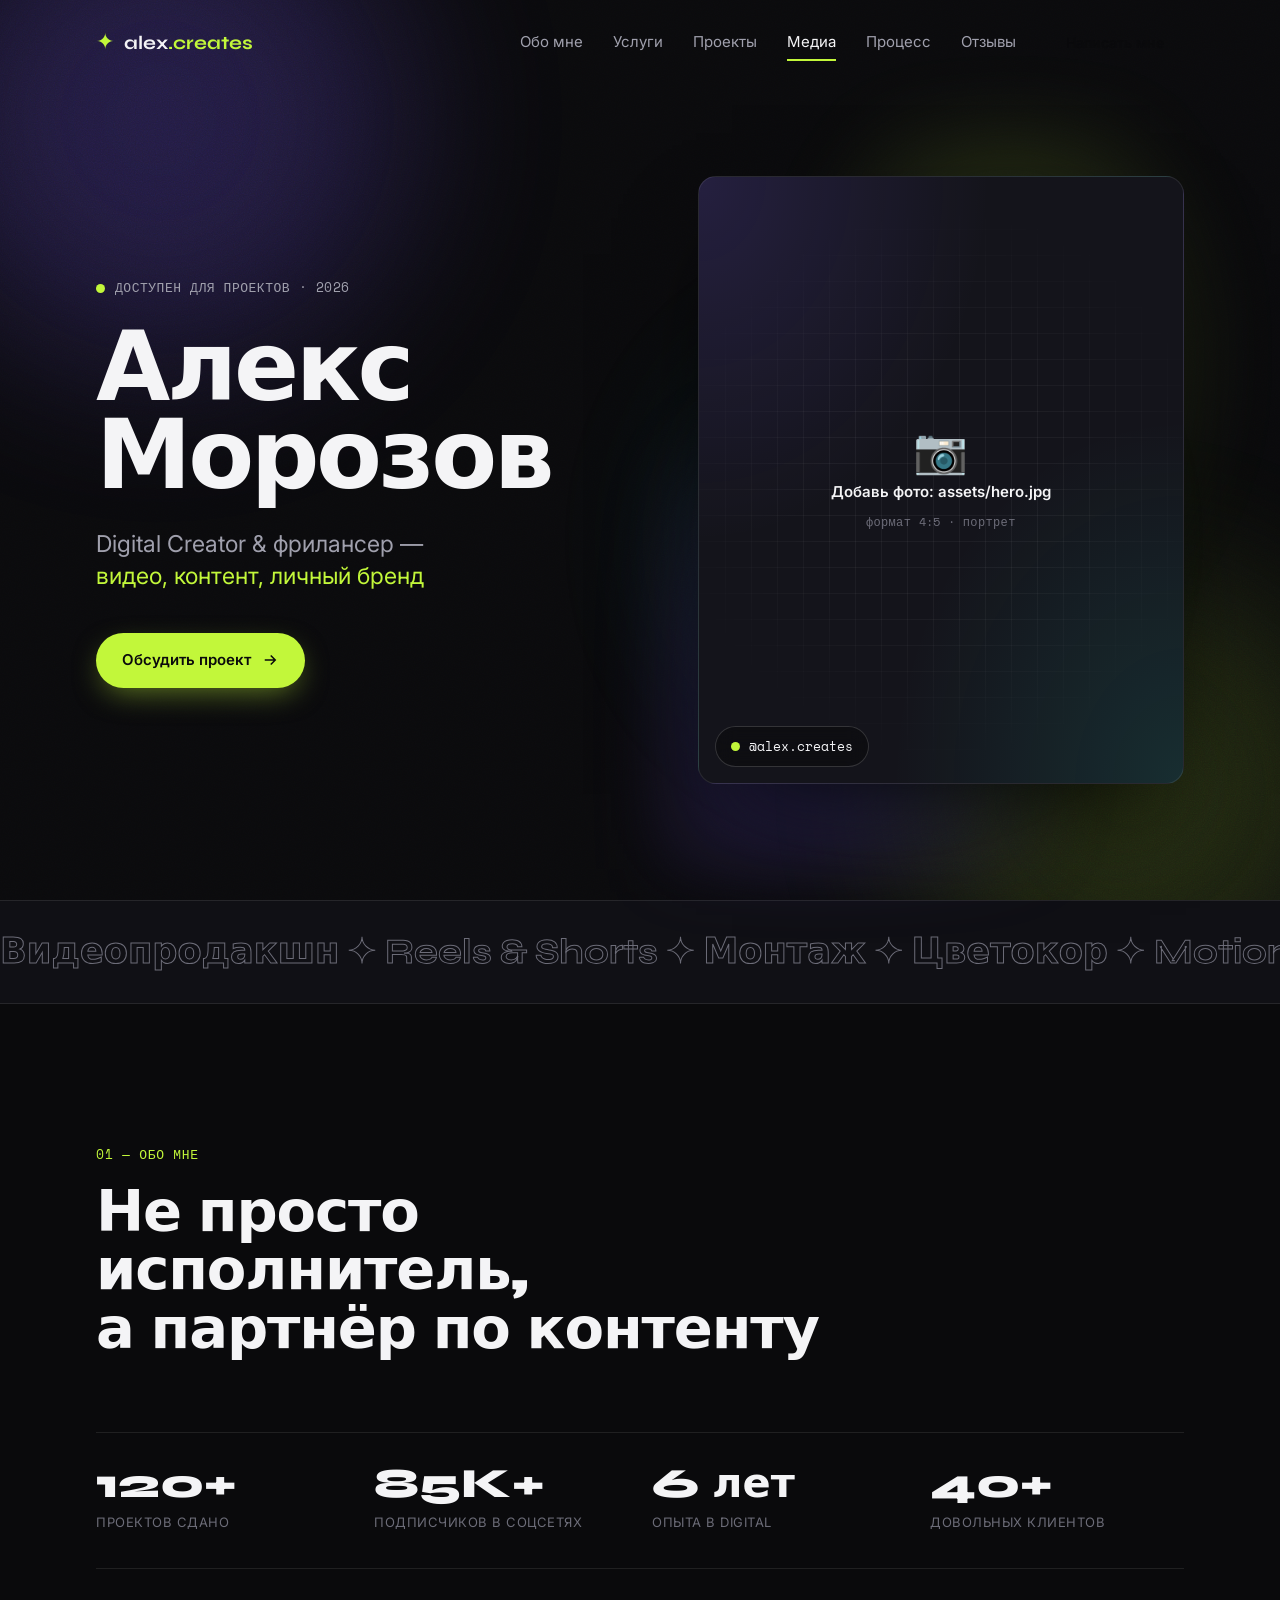
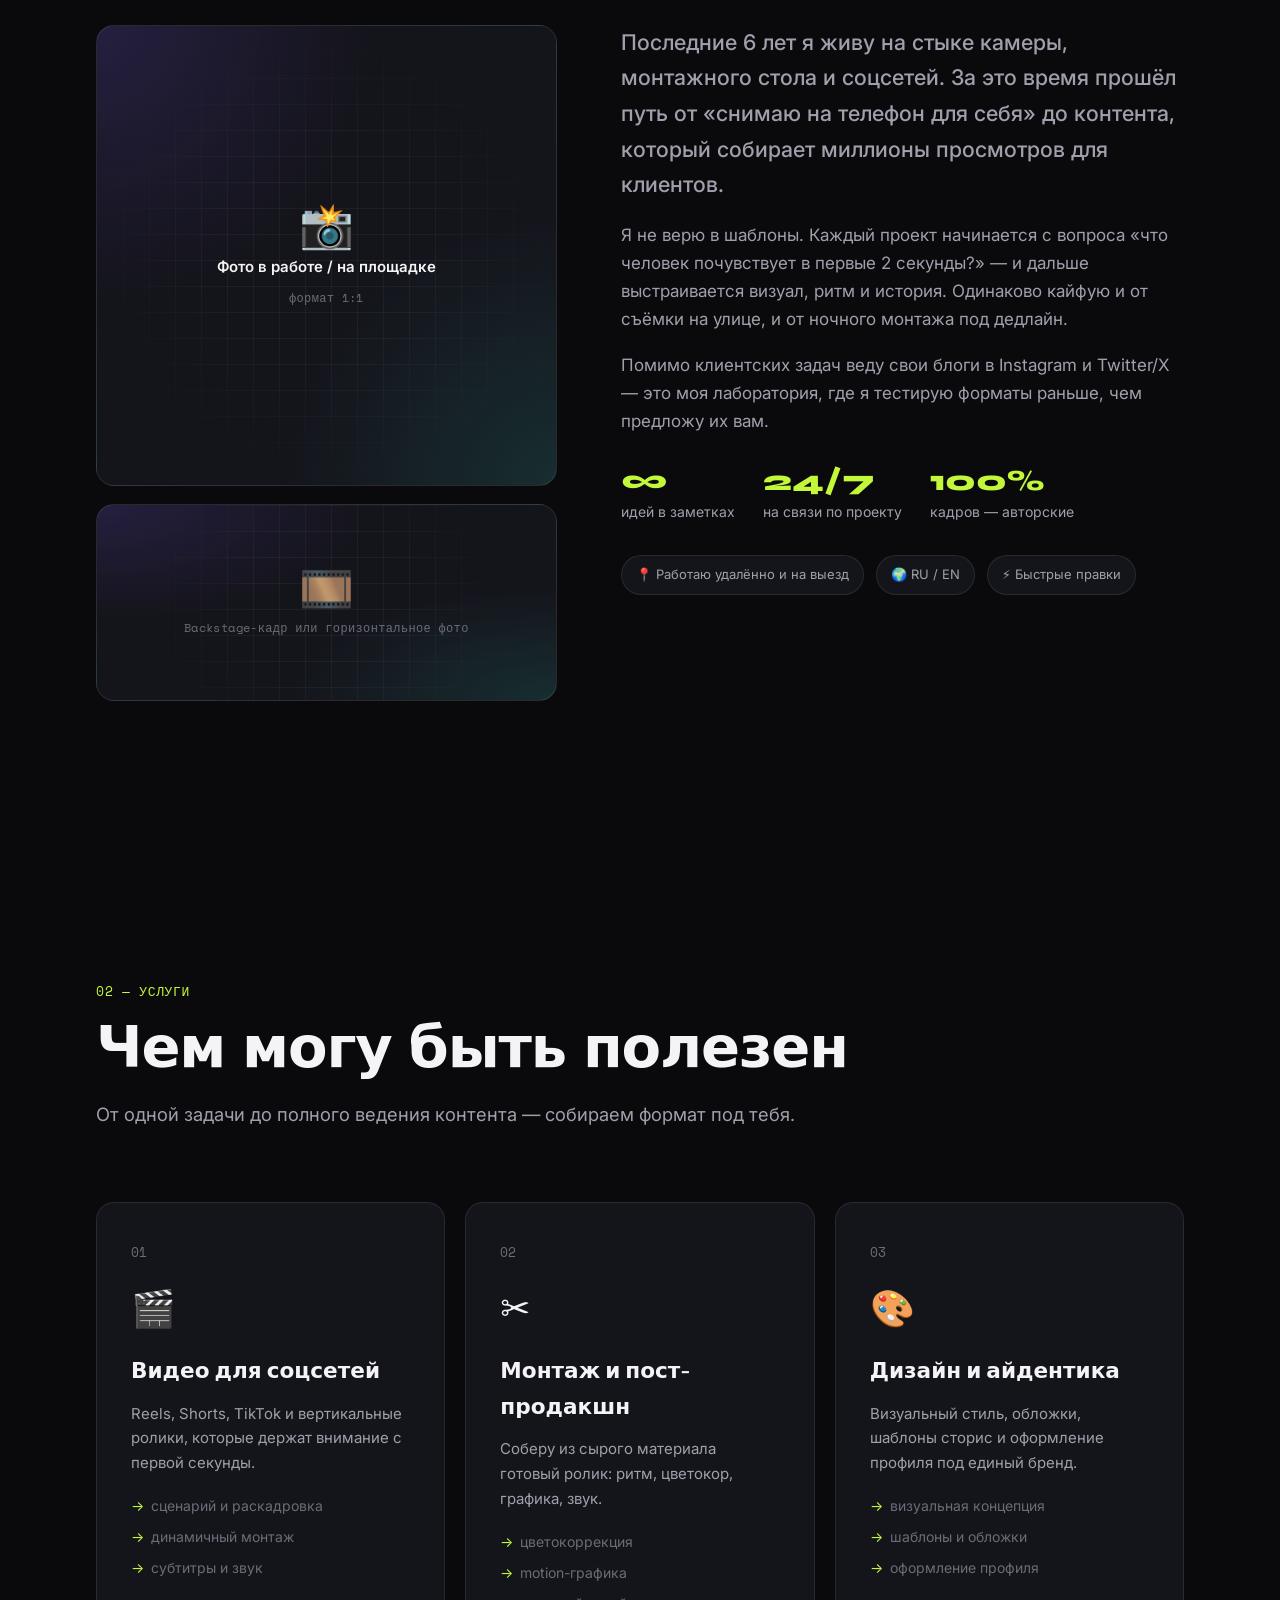
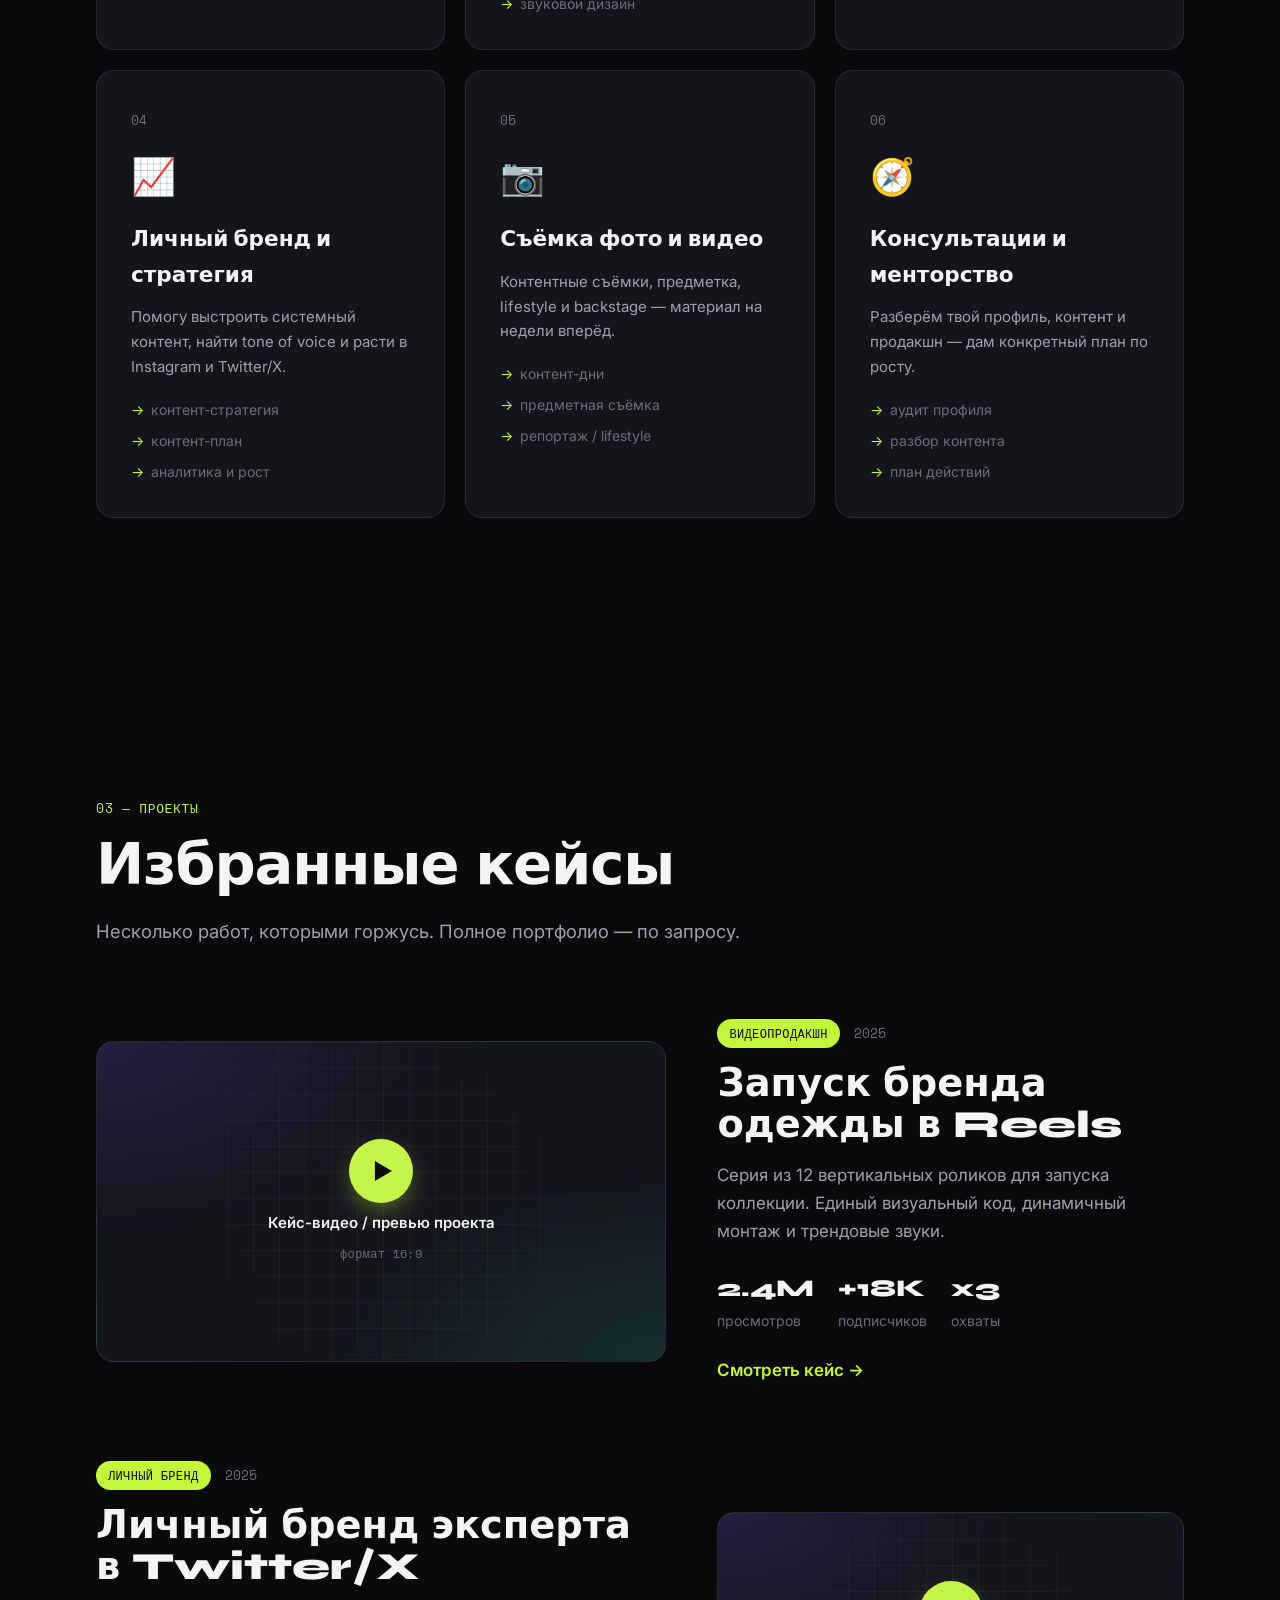
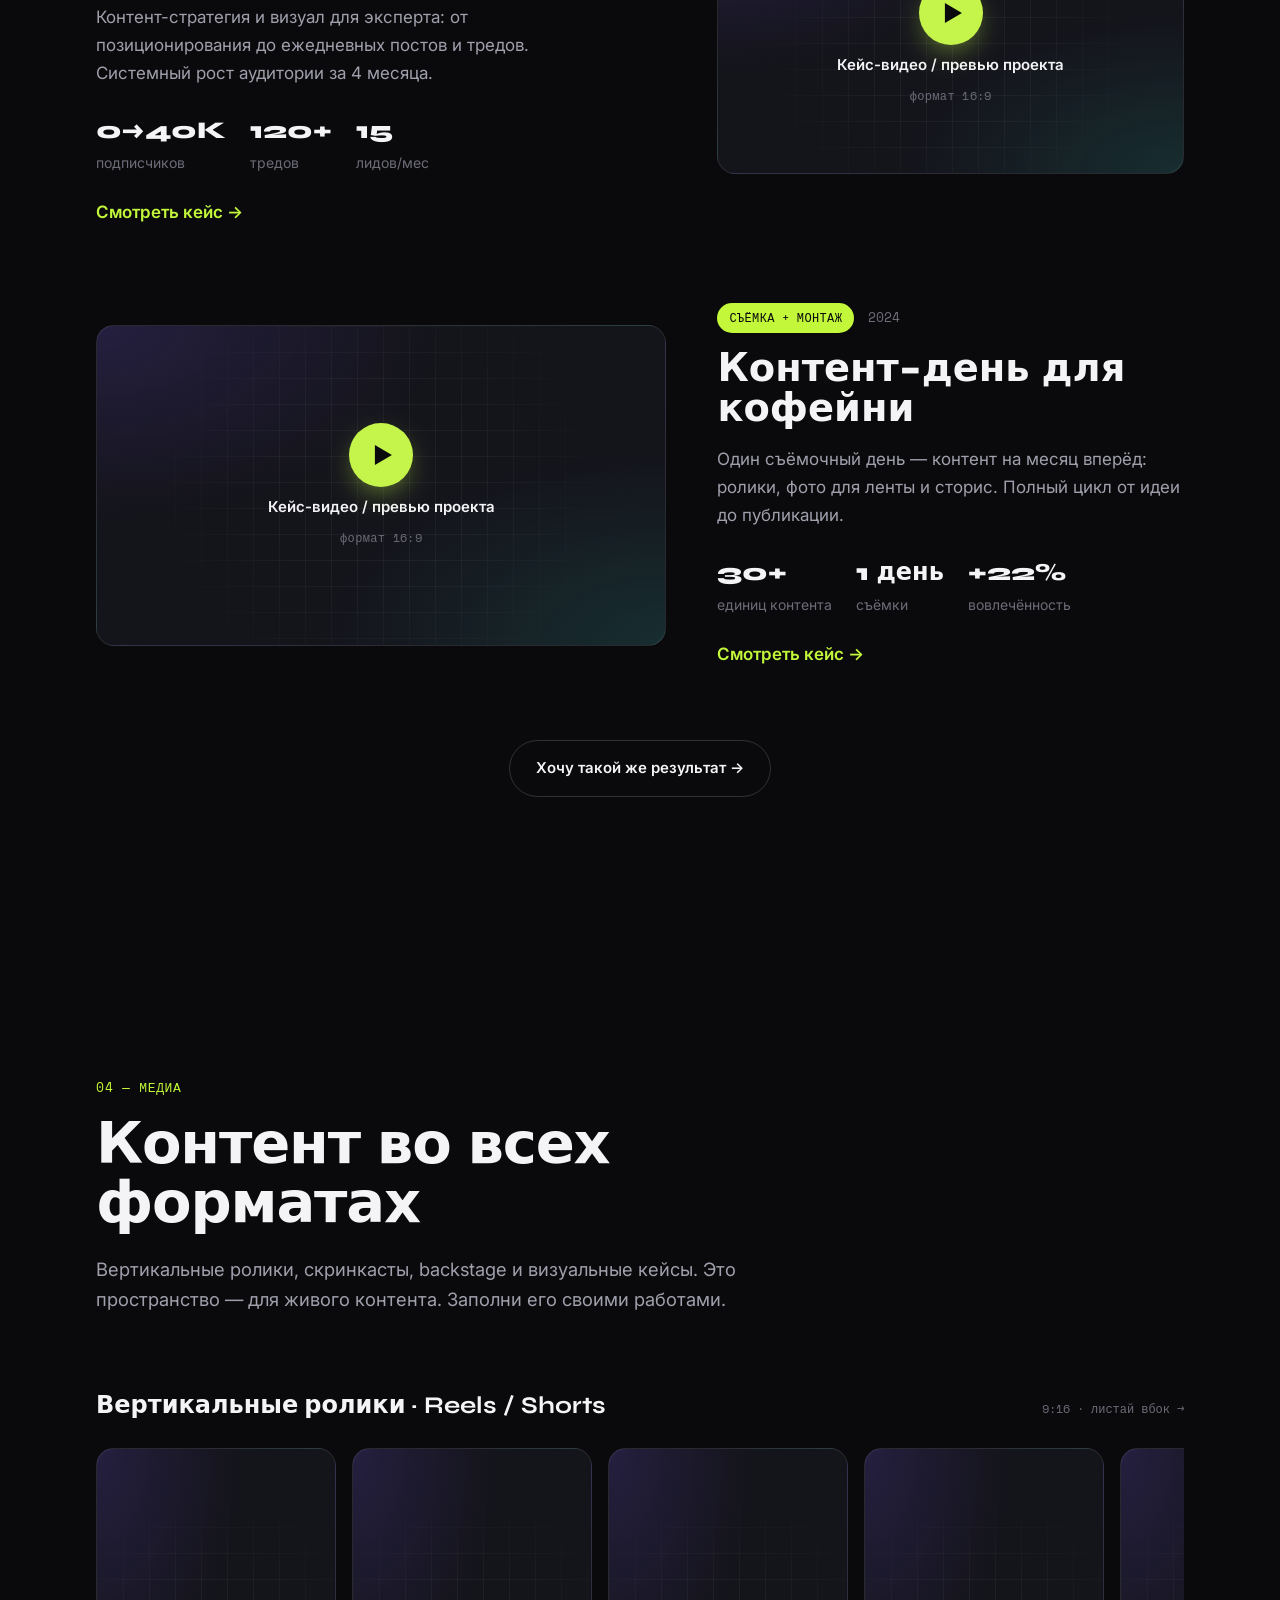
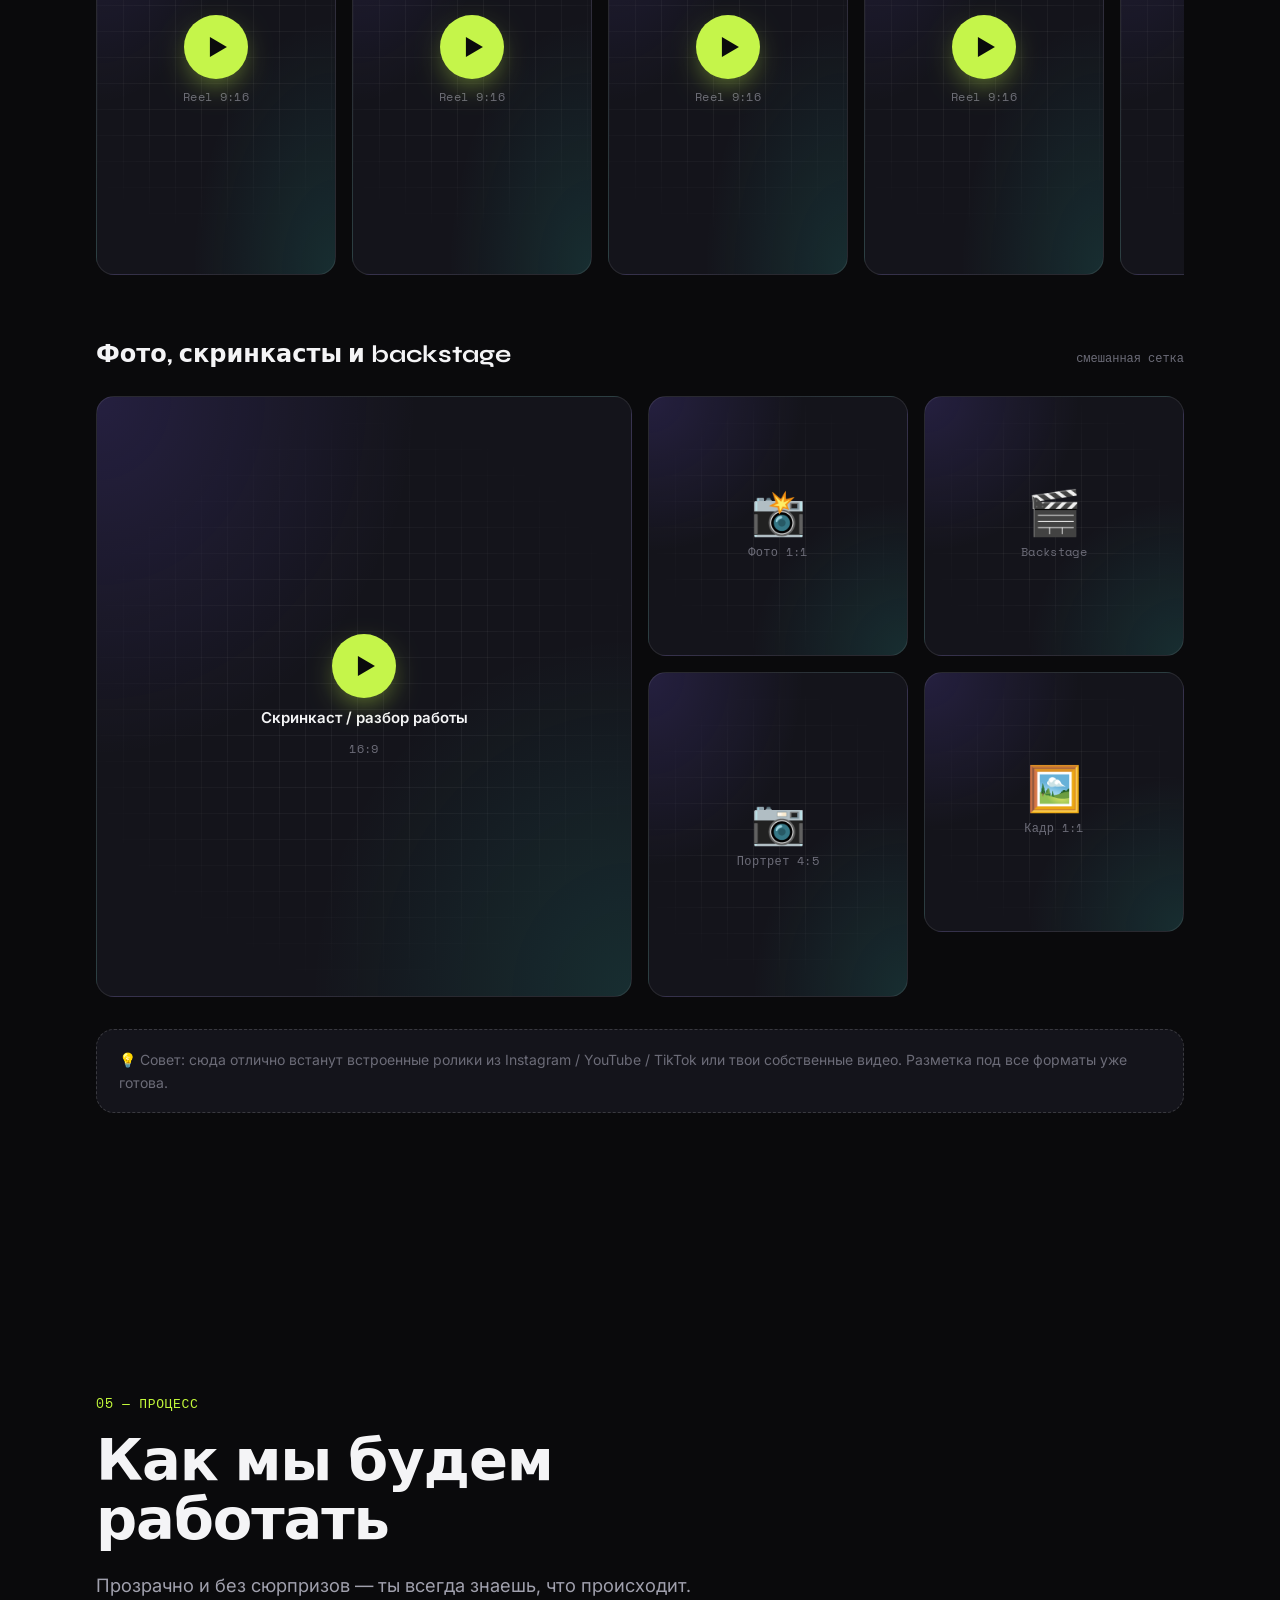
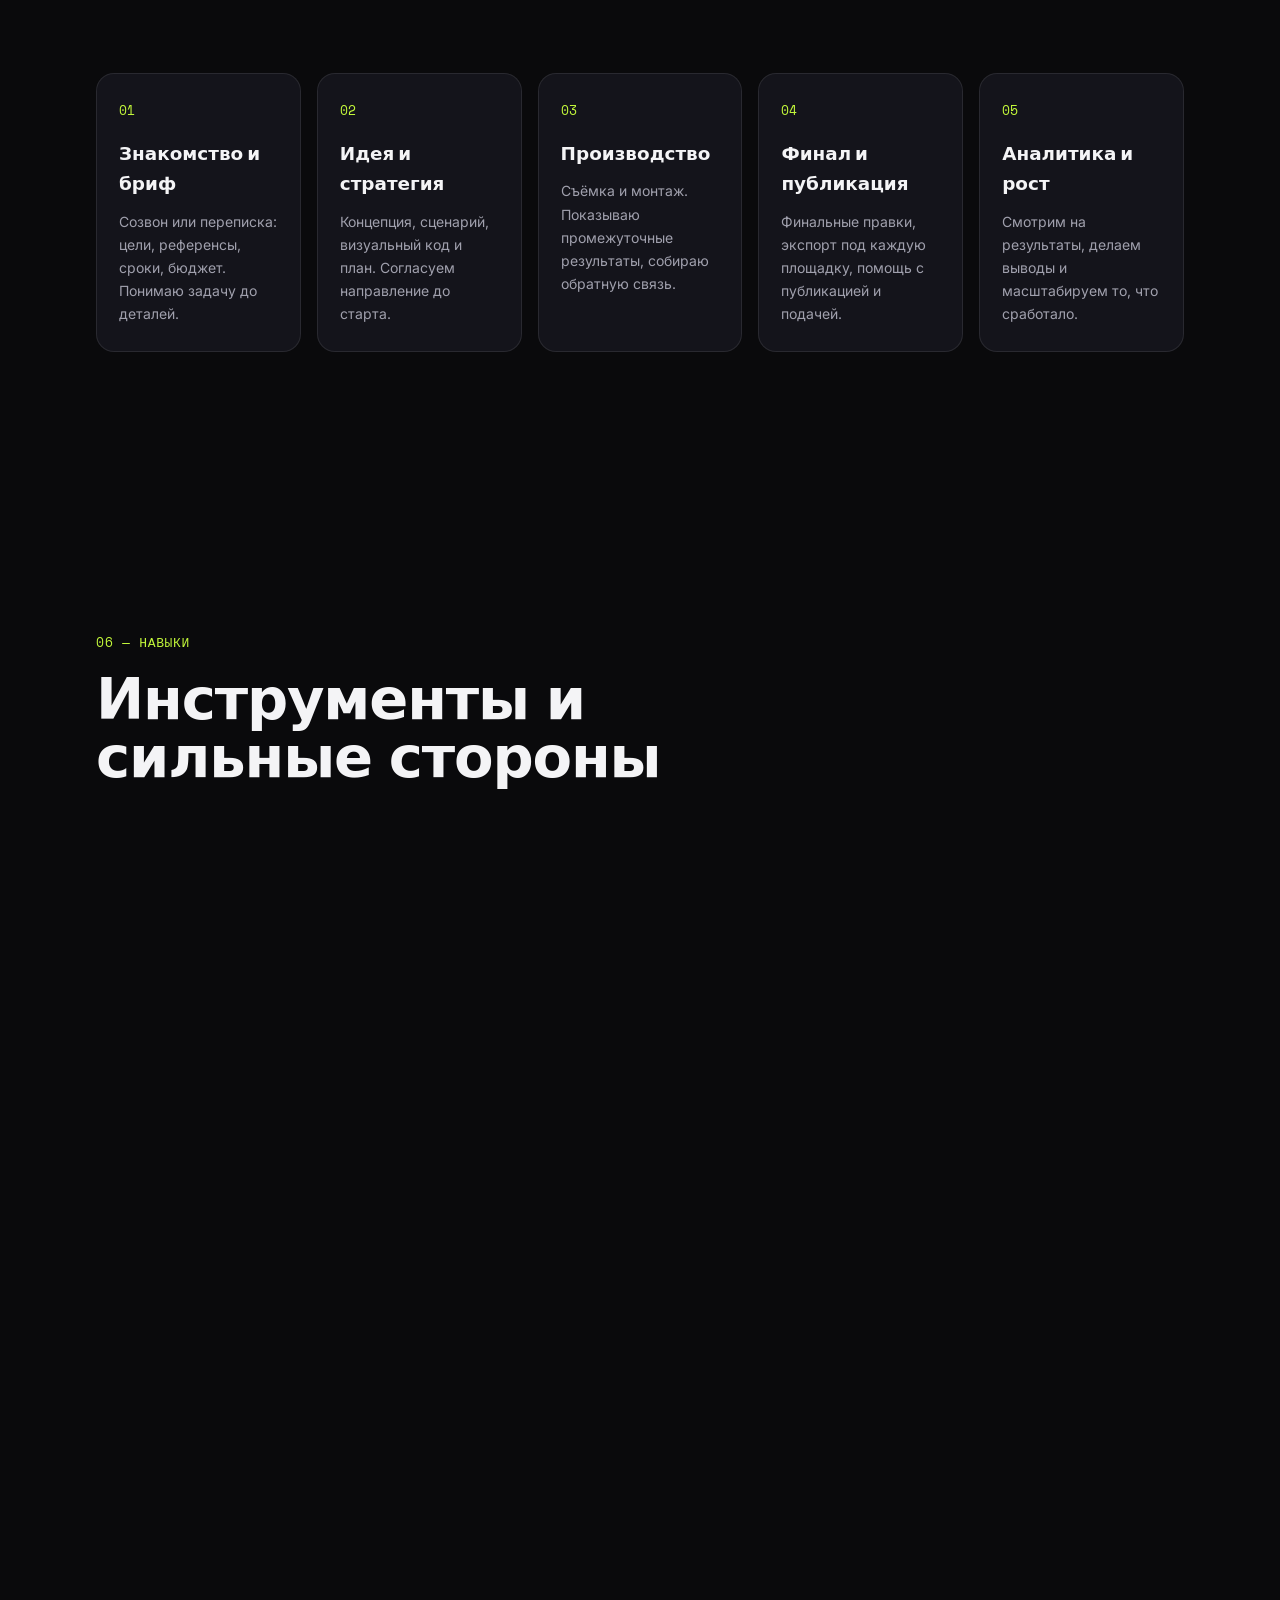
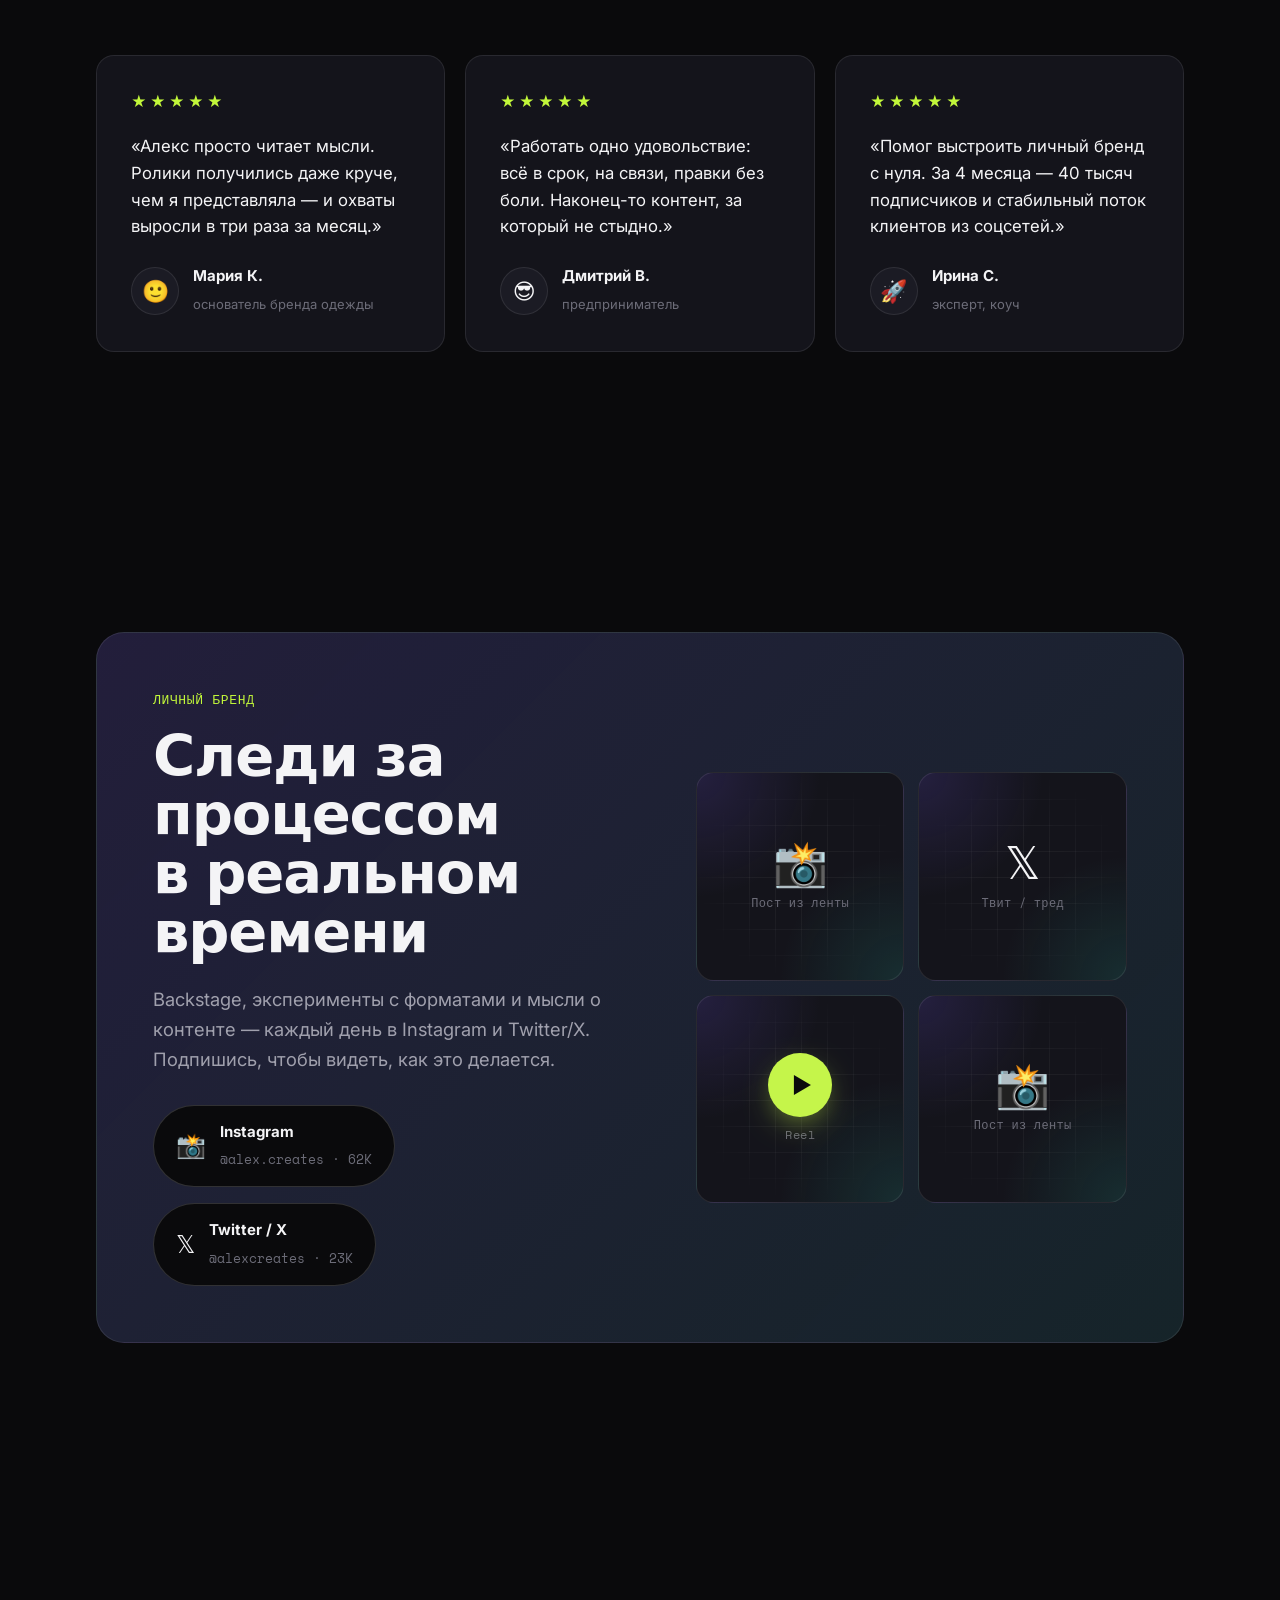
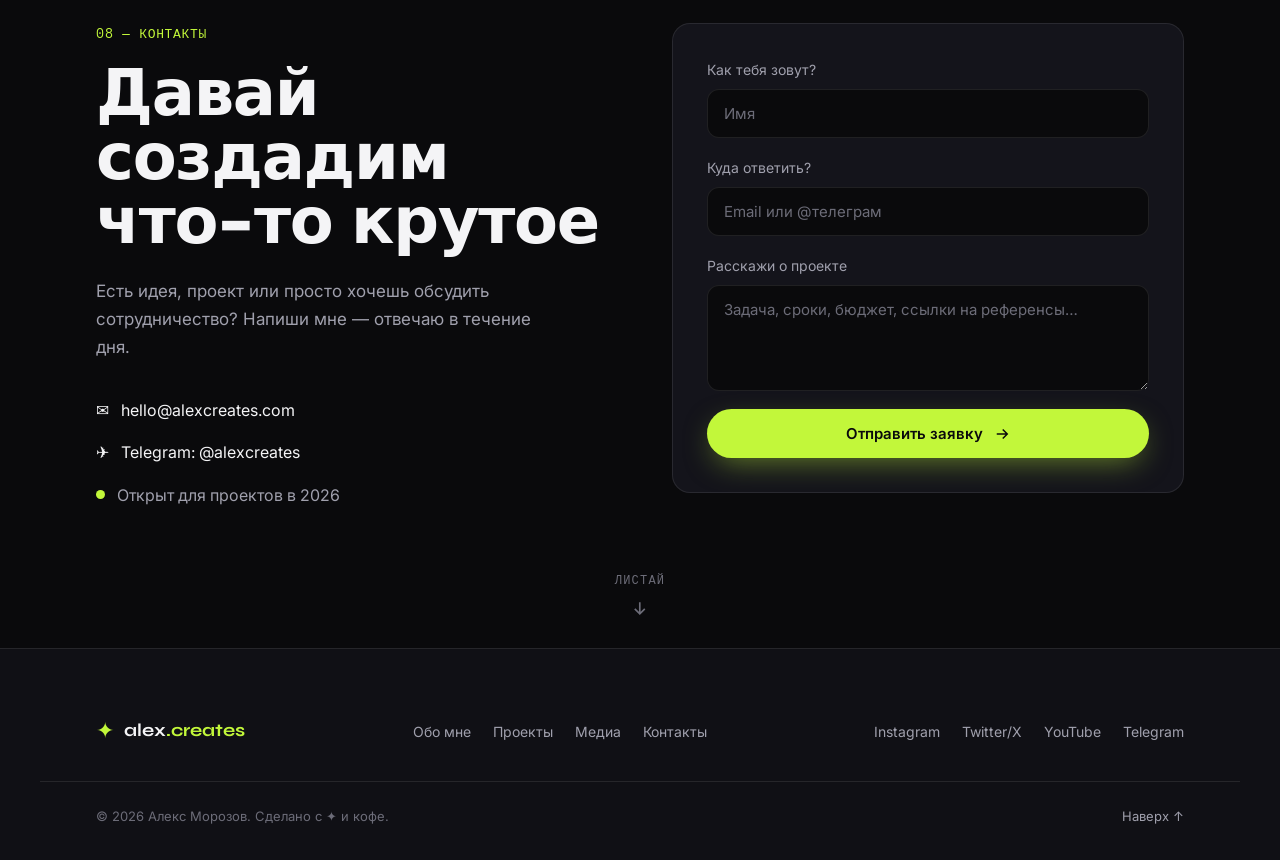
==== commit 73c5909e: "redesign: фото-ориентированный hero с минимумом текста - Главный экран построен вокруг портретного ф" ====
--- a/index.html
+++ b/index.html
@@ -74,19 +74,14 @@
         <div class="hero__content reveal">
           <p class="eyebrow">
             <span class="status-dot"></span>
-            Фрилансер · Digital Creator · доступен для проектов
+            Доступен для проектов · 2026
           </p>
 
-          <h1 class="hero__title">
-            Создаю визуал,<br />
-            который <span class="accent-text">невозможно</span><br />
-            пролистать
-          </h1>
-
-          <p class="hero__lead">
-            Привет, я <strong>Алекс</strong> — снимаю, монтирую и придумываю контент,
-            который смотрят до конца, сохраняют и репостят. Помогаю брендам и людям
-            расти в Instagram, Twitter/X и за их пределами.
+          <h1 class="hero__title">Алекс<br />Морозов</h1>
+
+          <p class="hero__role">
+            Digital Creator &amp; фрилансер —
+            <span class="accent-text">видео, контент, личный бренд</span>
           </p>
 
           <div class="hero__actions">
@@ -94,43 +89,19 @@
               Обсудить проект
               <svg viewBox="0 0 24 24" width="18" height="18" fill="none" stroke="currentColor" stroke-width="2"><path d="M5 12h14M13 6l6 6-6 6"/></svg>
             </a>
-            <a href="#work" class="btn btn--ghost" data-cursor="link">Смотреть работы</a>
-          </div>
-
-          <ul class="hero__stats">
-            <li>
-              <span class="stat__num" data-count="120" data-suffix="+">0</span>
-              <span class="stat__label">проектов сдано</span>
-            </li>
-            <li>
-              <span class="stat__num" data-count="85" data-suffix="K+">0</span>
-              <span class="stat__label">подписчиков</span>
-            </li>
-            <li>
-              <span class="stat__num" data-count="6" data-suffix=" лет">0</span>
-              <span class="stat__label">в digital</span>
-            </li>
-          </ul>
-        </div>
-
-        <!-- Большой медиа-слот под главное фото/видео -->
+          </div>
+        </div>
+
+        <!-- Главное фото -->
         <div class="hero__media reveal" data-reveal-delay="120">
-          <div class="media-slot media-slot--portrait" data-cursor="media">
-            <div class="media-slot__inner">
-              <span class="media-slot__icon">🎬</span>
-              <span class="media-slot__title">Твоё главное фото или видео</span>
-              <span class="media-slot__hint">формат 4:5 · портрет / showreel</span>
-            </div>
-          </div>
-          <div class="hero__media-badge">
-            <span class="status-dot"></span>
-            Showreel 2026
-          </div>
-          <div class="media-slot media-slot--reel hero__media-mini" data-cursor="media">
-            <div class="media-slot__inner">
-              <span class="media-slot__icon media-slot__icon--play">▶</span>
-              <span class="media-slot__hint">Reel 9:16</span>
-            </div>
+          <div class="media-slot media-slot--portrait hero__photo" data-cursor="media">
+            <img src="assets/hero.jpg" alt="Алекс Морозов — digital creator и фрилансер" class="hero__photo-img" onerror="this.remove()" />
+            <div class="media-slot__inner">
+              <span class="media-slot__icon">📷</span>
+              <span class="media-slot__title">Добавь фото: assets/hero.jpg</span>
+              <span class="media-slot__hint">формат 4:5 · портрет</span>
+            </div>
+            <span class="hero__photo-tag"><span class="status-dot"></span> @alex.creates</span>
           </div>
         </div>
       </div>
@@ -156,6 +127,25 @@
           <span class="section__tag">01 — Обо мне</span>
           <h2 class="section__title">Не просто исполнитель,<br />а партнёр по контенту</h2>
         </div>
+
+        <ul class="about__stats reveal">
+          <li>
+            <span class="stat__num" data-count="120" data-suffix="+">0</span>
+            <span class="stat__label">проектов сдано</span>
+          </li>
+          <li>
+            <span class="stat__num" data-count="85" data-suffix="K+">0</span>
+            <span class="stat__label">подписчиков в соцсетях</span>
+          </li>
+          <li>
+            <span class="stat__num" data-count="6" data-suffix=" лет">0</span>
+            <span class="stat__label">опыта в digital</span>
+          </li>
+          <li>
+            <span class="stat__num" data-count="40" data-suffix="+">0</span>
+            <span class="stat__label">довольных клиентов</span>
+          </li>
+        </ul>
 
         <div class="about__grid">
           <div class="about__media reveal">
--- a/css/style.css
+++ b/css/style.css
@@ -198,35 +198,54 @@
 
 /* ---------- Hero ---------- */
 .hero { min-height: 100vh; display: flex; flex-direction: column; justify-content: center; padding-top: 120px; padding-bottom: 60px; }
-.hero__grid { display: grid; grid-template-columns: 1.15fr 0.85fr; gap: clamp(32px, 5vw, 72px); align-items: center; }
+.hero__grid { display: grid; grid-template-columns: 1.05fr 0.95fr; gap: clamp(32px, 5vw, 72px); align-items: center; }
 
 .hero__title {
   font-family: var(--font-display); font-weight: 800;
-  font-size: clamp(2.6rem, 7.5vw, 5.4rem); line-height: 0.98; letter-spacing: -0.03em;
-  margin-bottom: 28px;
-}
-.hero__lead { color: var(--text-muted); font-size: clamp(1.05rem, 2.2vw, 1.25rem); max-width: 52ch; margin-bottom: 36px; }
-.hero__lead strong { color: var(--text); }
-
-.hero__actions { display: flex; flex-wrap: wrap; gap: 16px; margin-bottom: 56px; }
-
-.hero__stats { display: flex; gap: clamp(24px, 4vw, 48px); flex-wrap: wrap; }
-.hero__stats li { display: flex; flex-direction: column; }
+  font-size: clamp(3rem, 9vw, 6rem); line-height: 0.92; letter-spacing: -0.035em;
+  margin-bottom: 26px;
+}
+.hero__role { color: var(--text-muted); font-size: clamp(1.1rem, 2.4vw, 1.45rem); max-width: 26ch; margin-bottom: 40px; line-height: 1.4; }
+
+.hero__actions { display: flex; flex-wrap: wrap; gap: 16px; }
+
 .stat__num { font-family: var(--font-display); font-weight: 800; font-size: clamp(1.8rem, 4vw, 2.6rem); line-height: 1; color: var(--text); }
 .stat__label { font-size: 13px; color: var(--text-dim); margin-top: 8px; text-transform: uppercase; letter-spacing: .04em; }
 
-/* Hero media */
+/* Hero media / главное фото */
 .hero__media { position: relative; }
-.hero__media-badge {
-  position: absolute; top: 22px; left: -14px; z-index: 5;
-  background: var(--surface); border: 1px solid var(--border-strong); border-radius: 100px;
-  padding: 9px 16px; font-size: 13px; font-family: var(--font-mono); display: inline-flex; align-items: center; gap: 9px;
-  box-shadow: 0 18px 40px -12px rgba(0,0,0,.6);
-}
-.hero__media-mini {
-  position: absolute; bottom: -28px; right: -22px; width: 110px; z-index: 5;
-  box-shadow: 0 24px 50px -14px rgba(0,0,0,.7); border-color: var(--border-strong);
-}
+.hero__media::before {
+  content: ""; position: absolute; inset: -10% -8% -14% -8%; z-index: 0; pointer-events: none;
+  background:
+    radial-gradient(58% 58% at 62% 32%, rgba(194, 247, 58, .26), transparent 70%),
+    radial-gradient(66% 66% at 28% 82%, rgba(124, 92, 255, .26), transparent 72%);
+  filter: blur(34px);
+}
+.hero__photo {
+  position: relative; z-index: 1; aspect-ratio: 4 / 5; max-height: 82vh; margin-inline: auto;
+  border-color: var(--border-strong);
+  box-shadow: 0 44px 100px -34px rgba(0, 0, 0, .85);
+  animation: heroFloat 7s var(--ease) infinite alternate;
+}
+@keyframes heroFloat { to { transform: translateY(-14px); } }
+.hero__photo-img {
+  position: absolute; inset: 0; width: 100%; height: 100%; object-fit: cover;
+  object-position: 50% 28%; z-index: 3; border-radius: inherit;
+}
+.hero__photo-tag {
+  position: absolute; left: 16px; bottom: 16px; z-index: 4;
+  display: inline-flex; align-items: center; gap: 9px;
+  padding: 9px 15px; border-radius: 100px; font-family: var(--font-mono); font-size: 13px; color: var(--text);
+  background: rgba(10, 10, 12, .55); backdrop-filter: blur(10px); border: 1px solid var(--border-strong);
+}
+
+/* Статистика в блоке «Обо мне» */
+.about__stats {
+  display: grid; grid-template-columns: repeat(4, 1fr); gap: 24px;
+  padding: 30px 0 34px; margin-bottom: clamp(32px, 5vw, 56px);
+  border-top: 1px solid var(--border); border-bottom: 1px solid var(--border);
+}
+.about__stats li { display: flex; flex-direction: column; }
 
 /* ---------- Медиа-слоты (заглушки под контент) ---------- */
 .media-slot {
@@ -475,8 +494,7 @@
   .burger { display: flex; z-index: 95; }
   body.menu-open { overflow: hidden; }
   .services__grid, .testimonials__grid, .process__steps { grid-template-columns: 1fr; }
-  .hero__stats { gap: 28px; }
-  .hero__media-mini { width: 84px; right: -8px; }
+  .about__stats { grid-template-columns: repeat(2, 1fr); gap: 20px; }
   .footer__inner, .footer__bottom { flex-direction: column; align-items: flex-start; }
 }
 
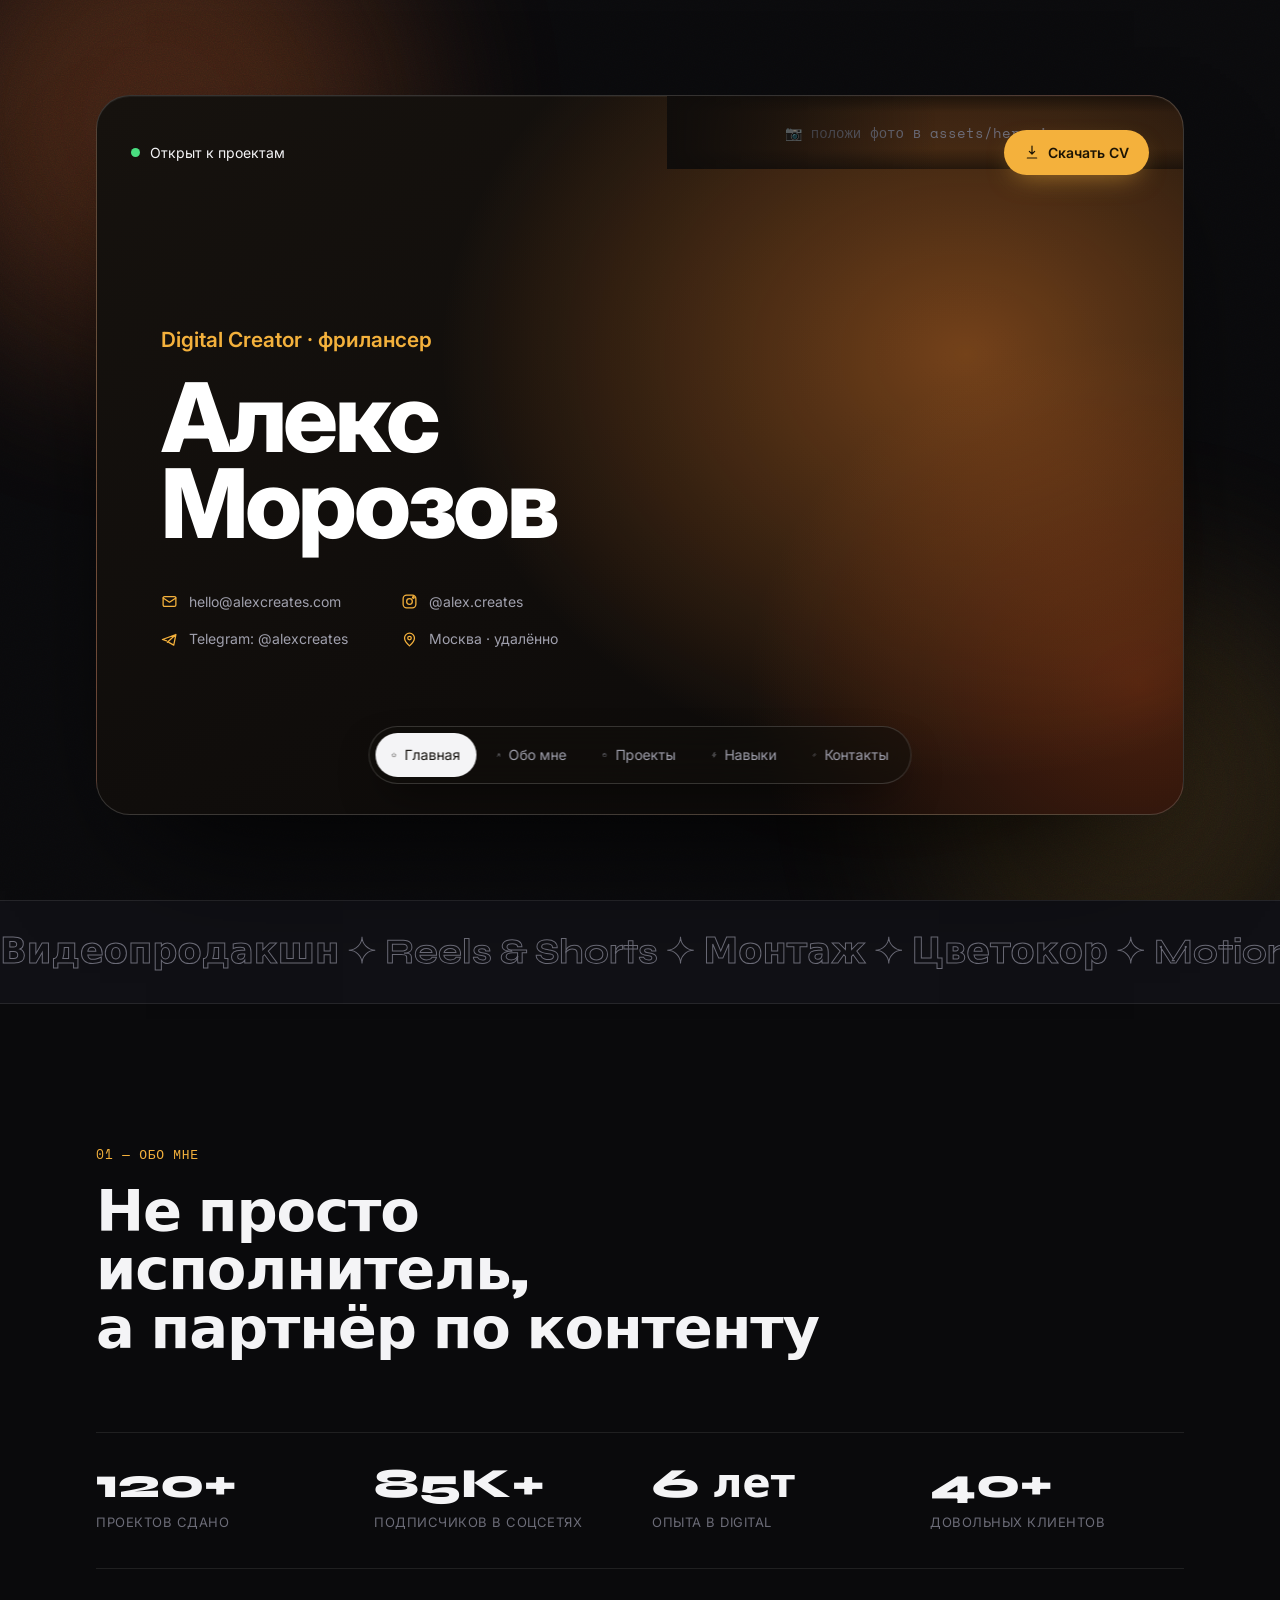
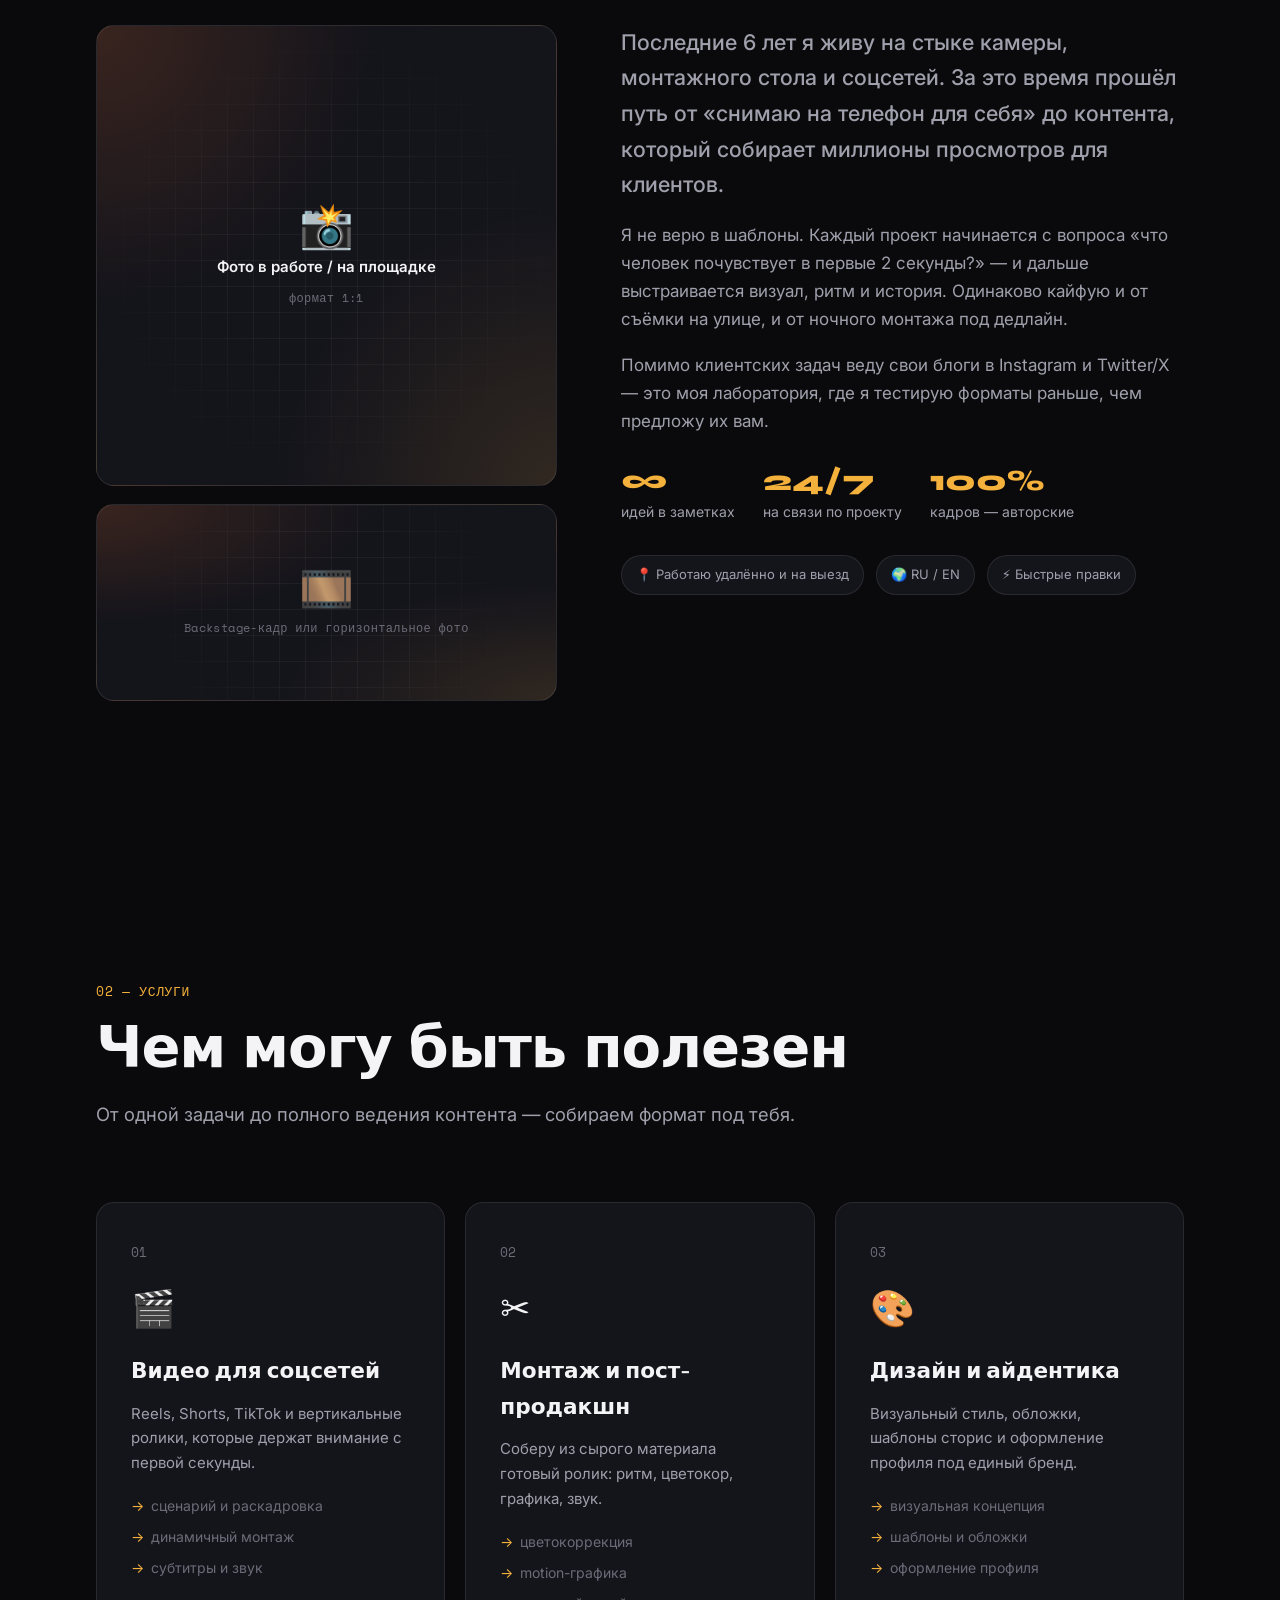
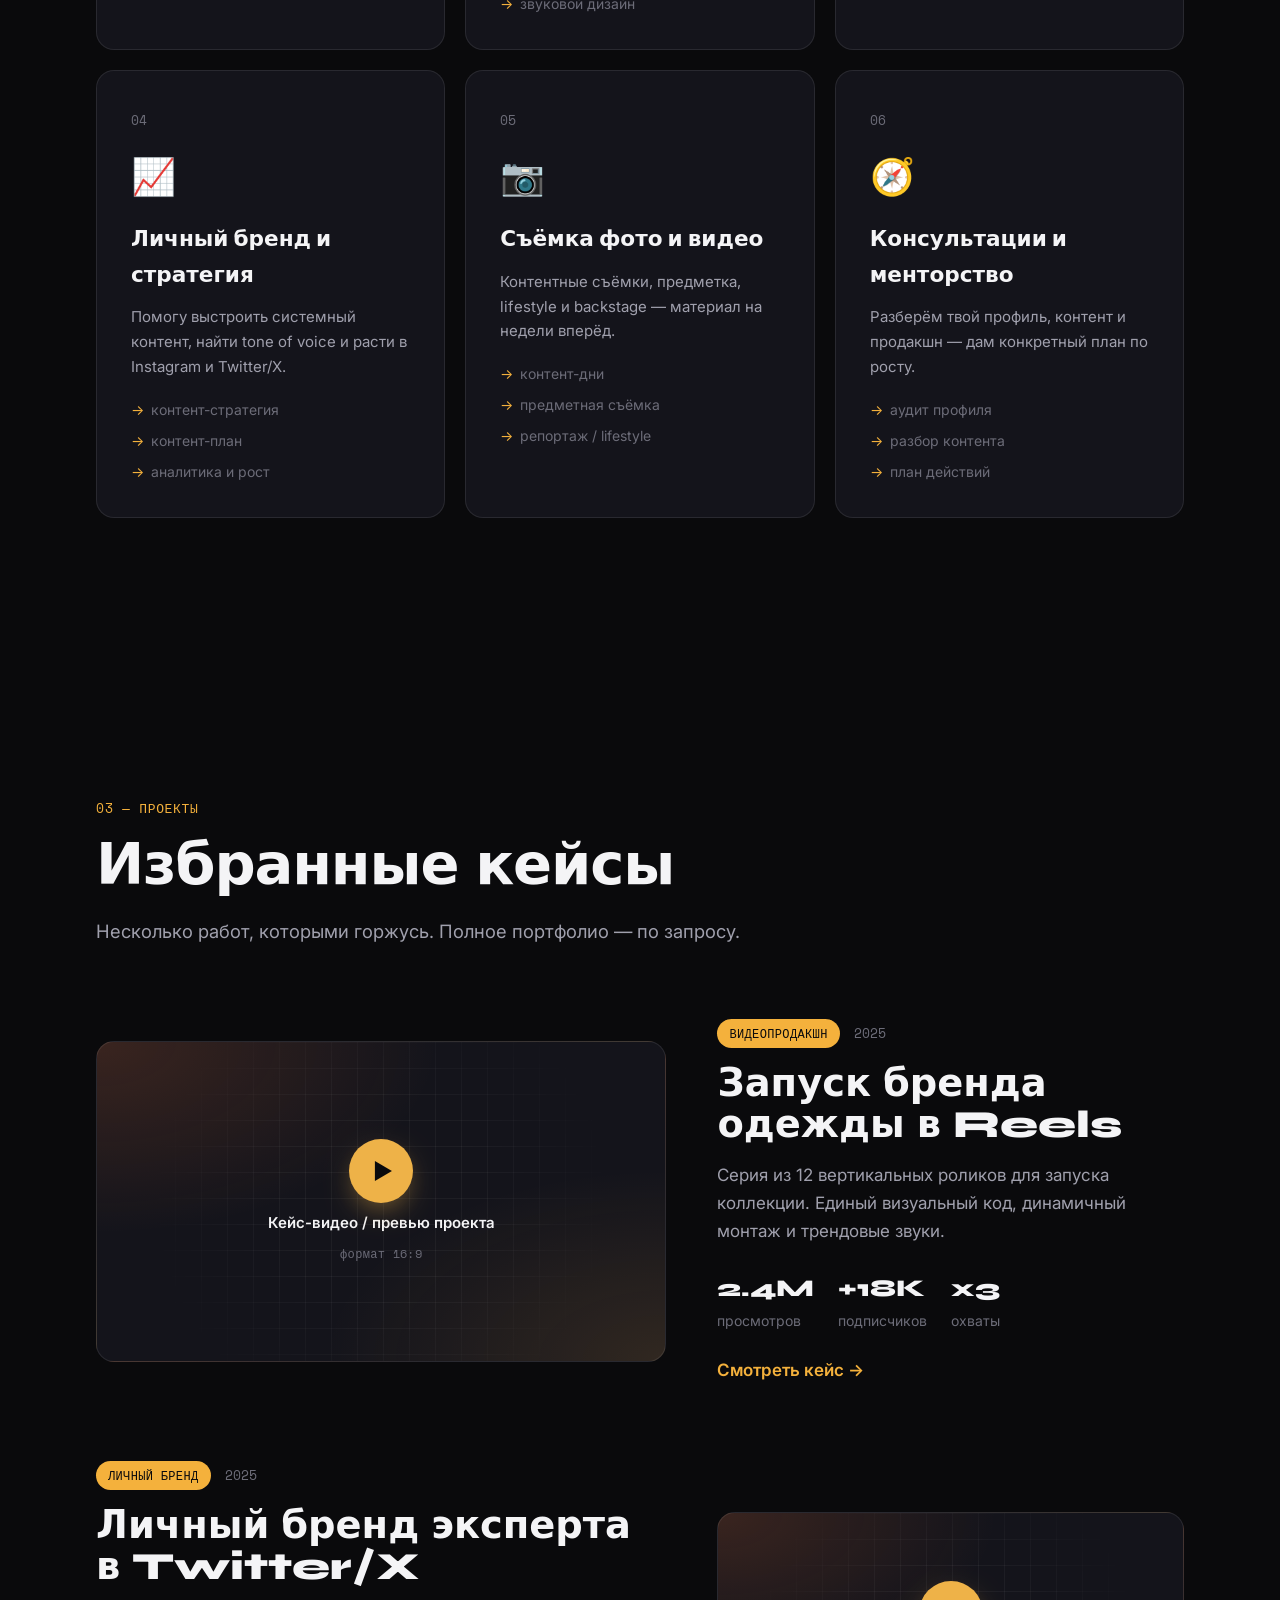
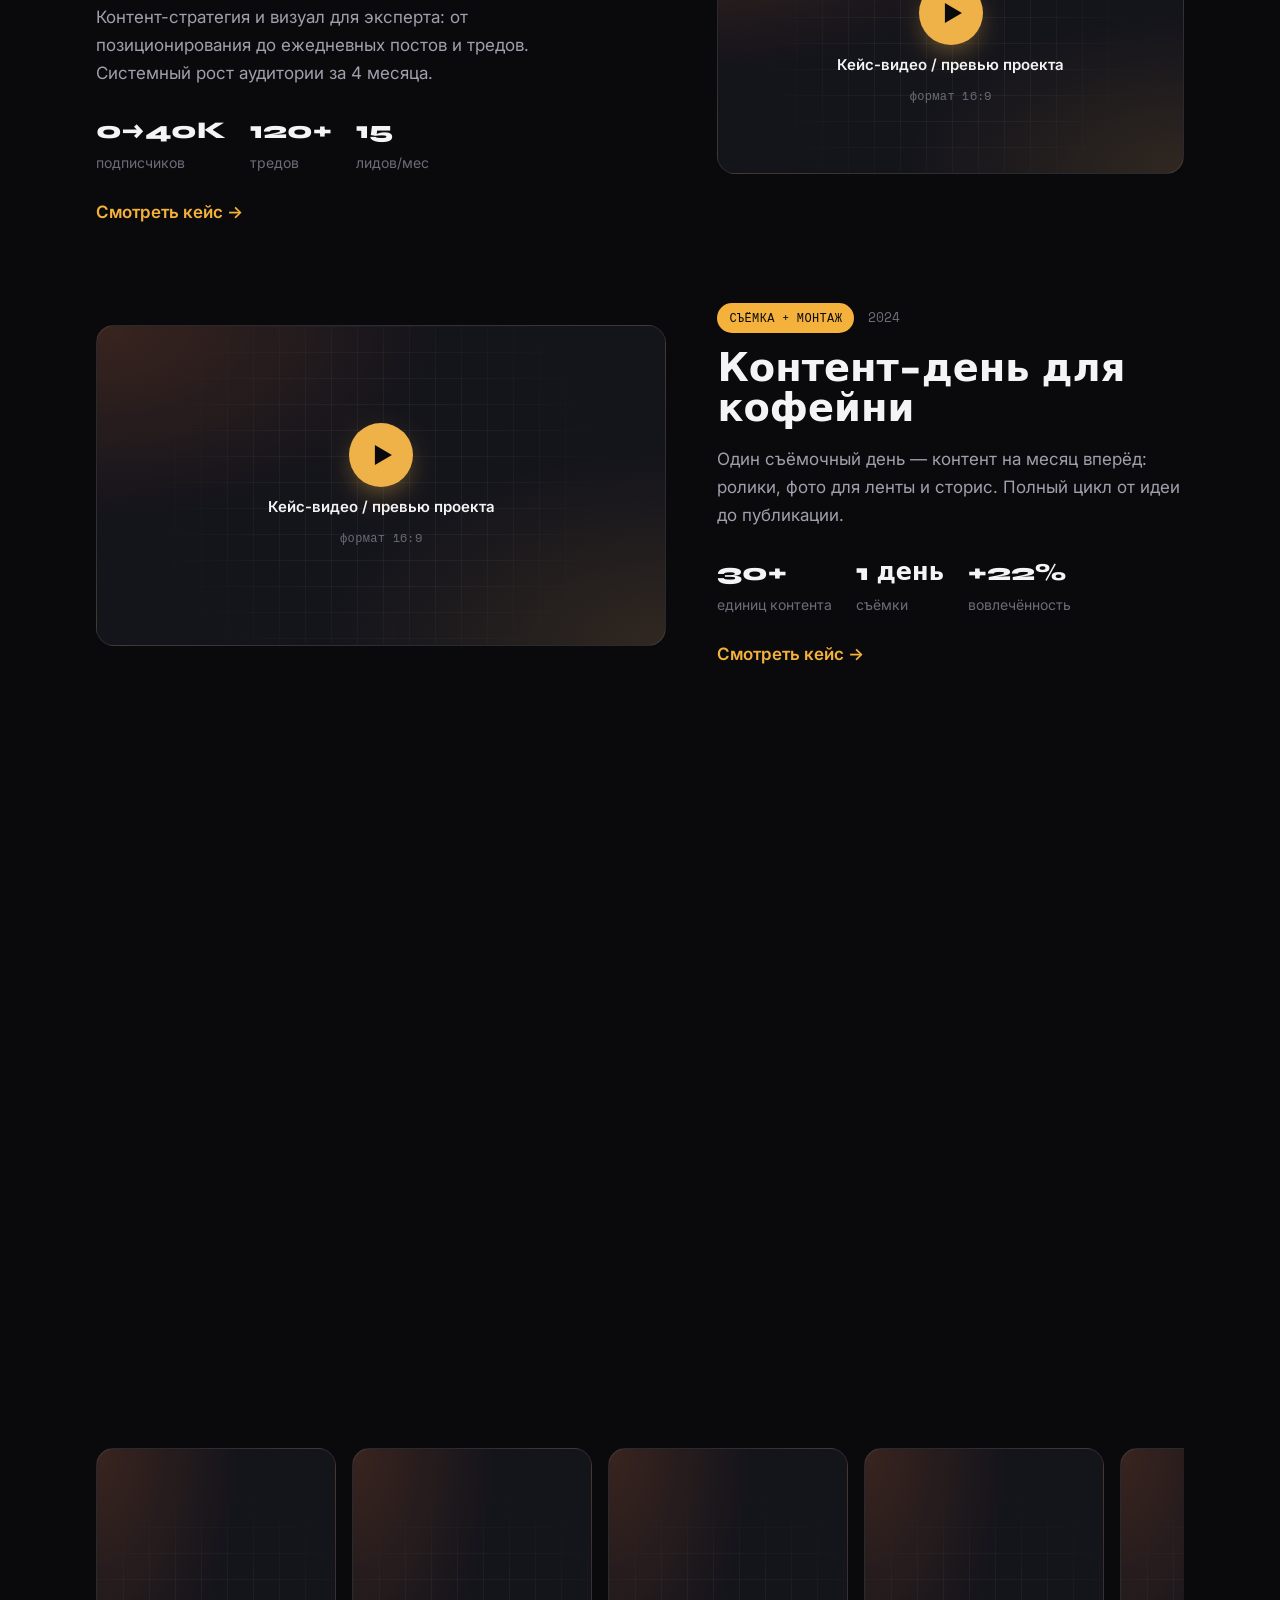
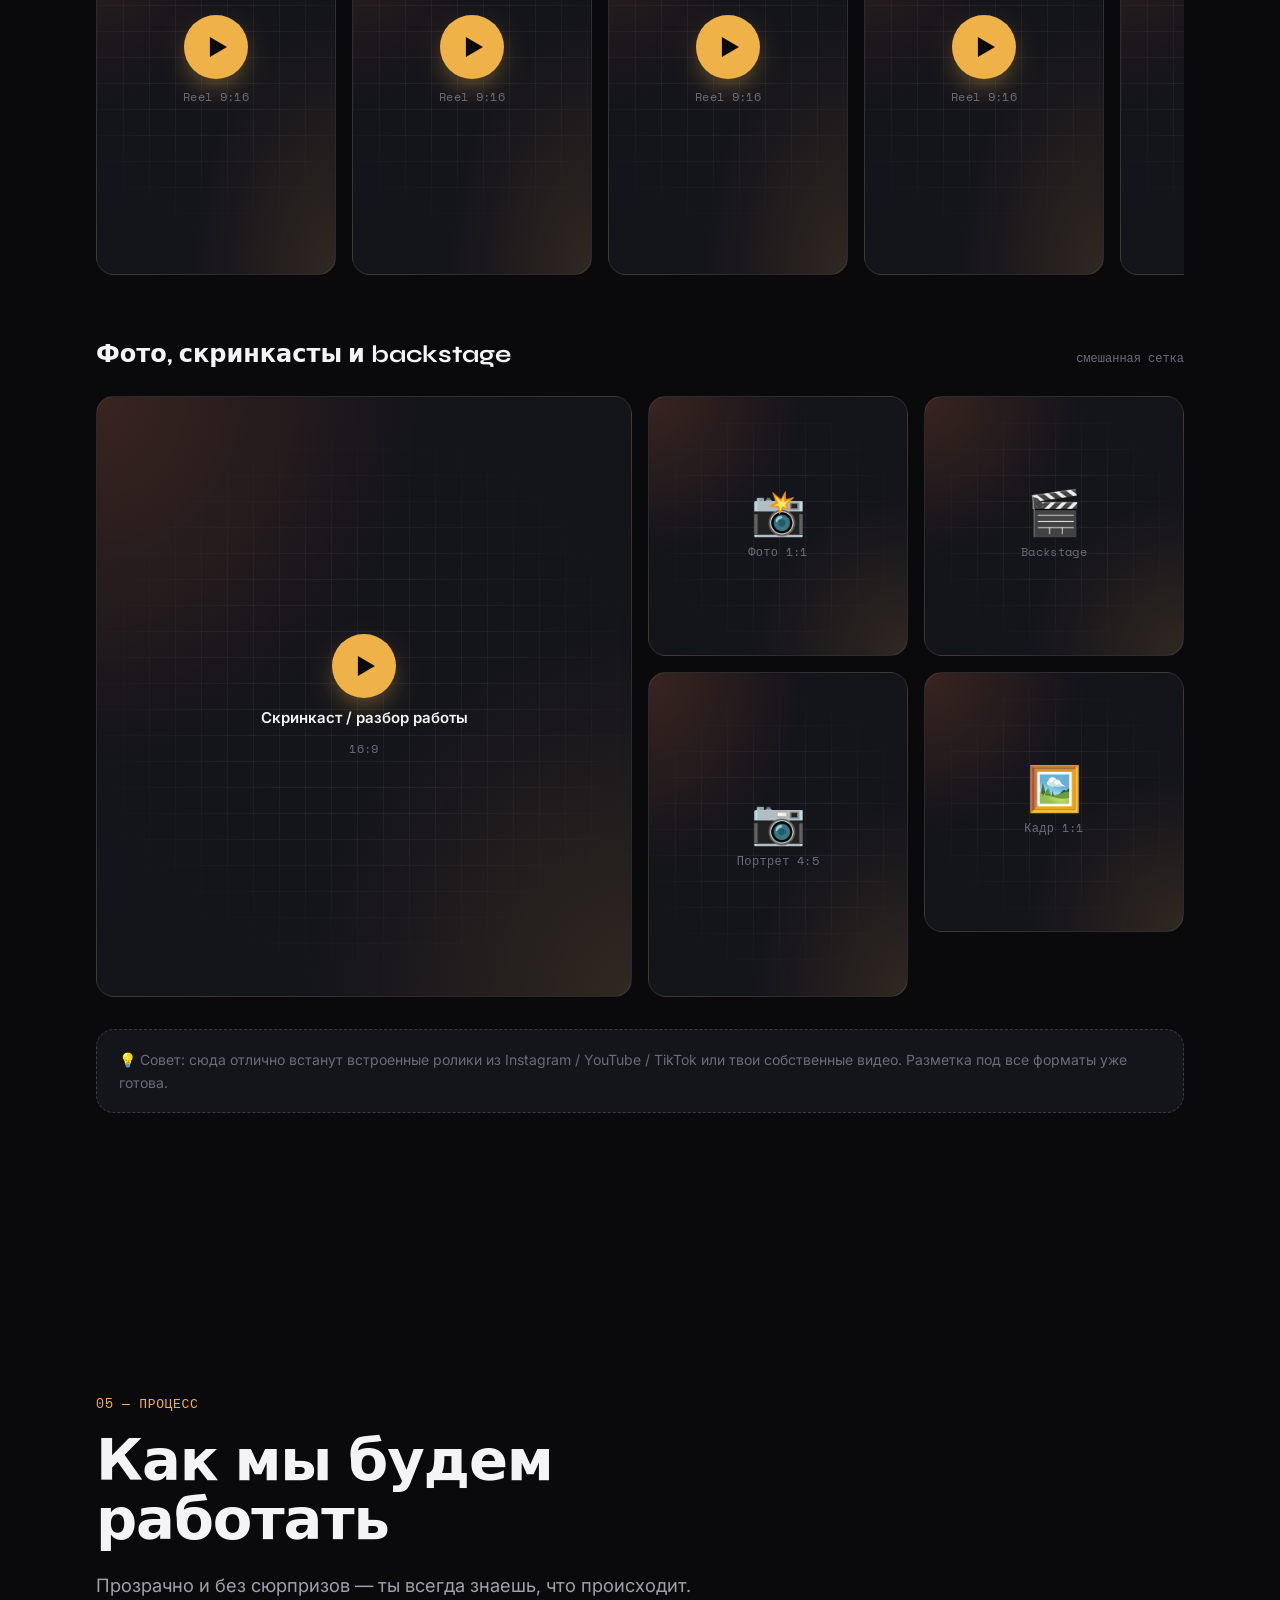
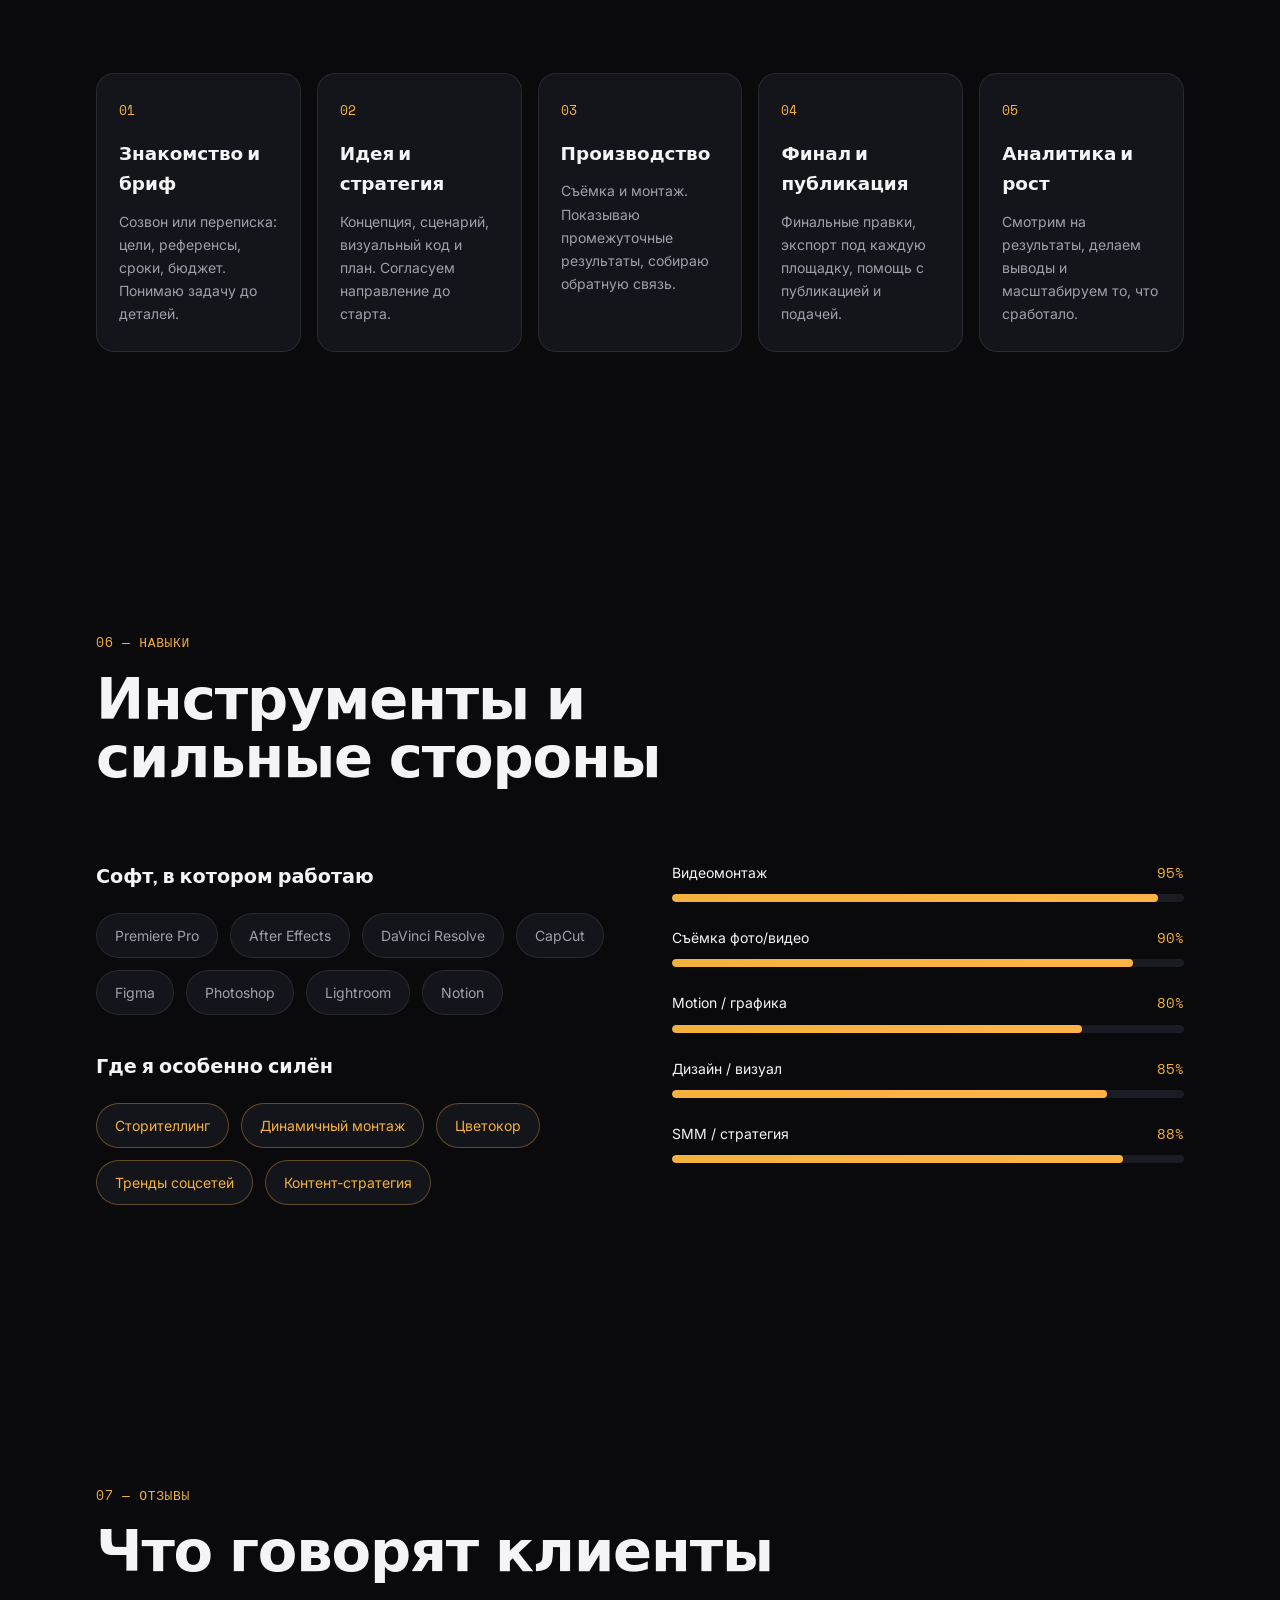
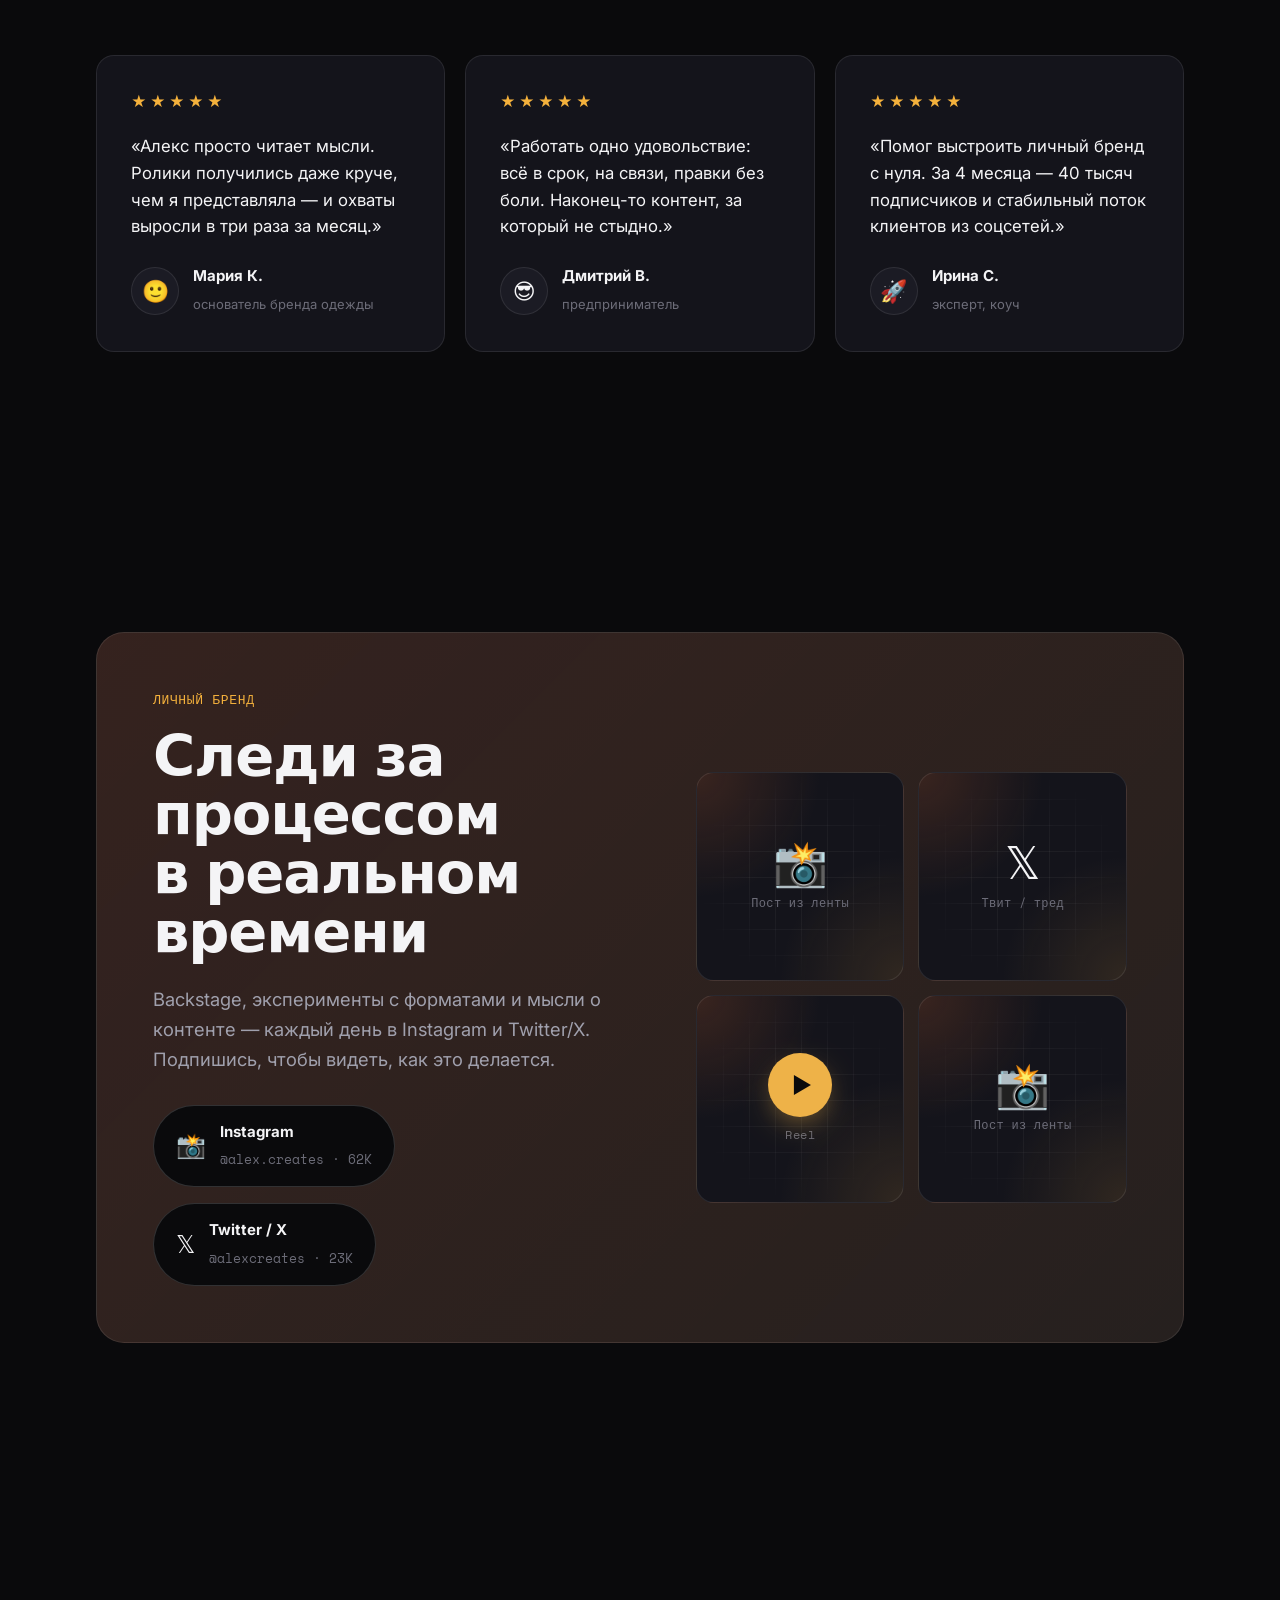
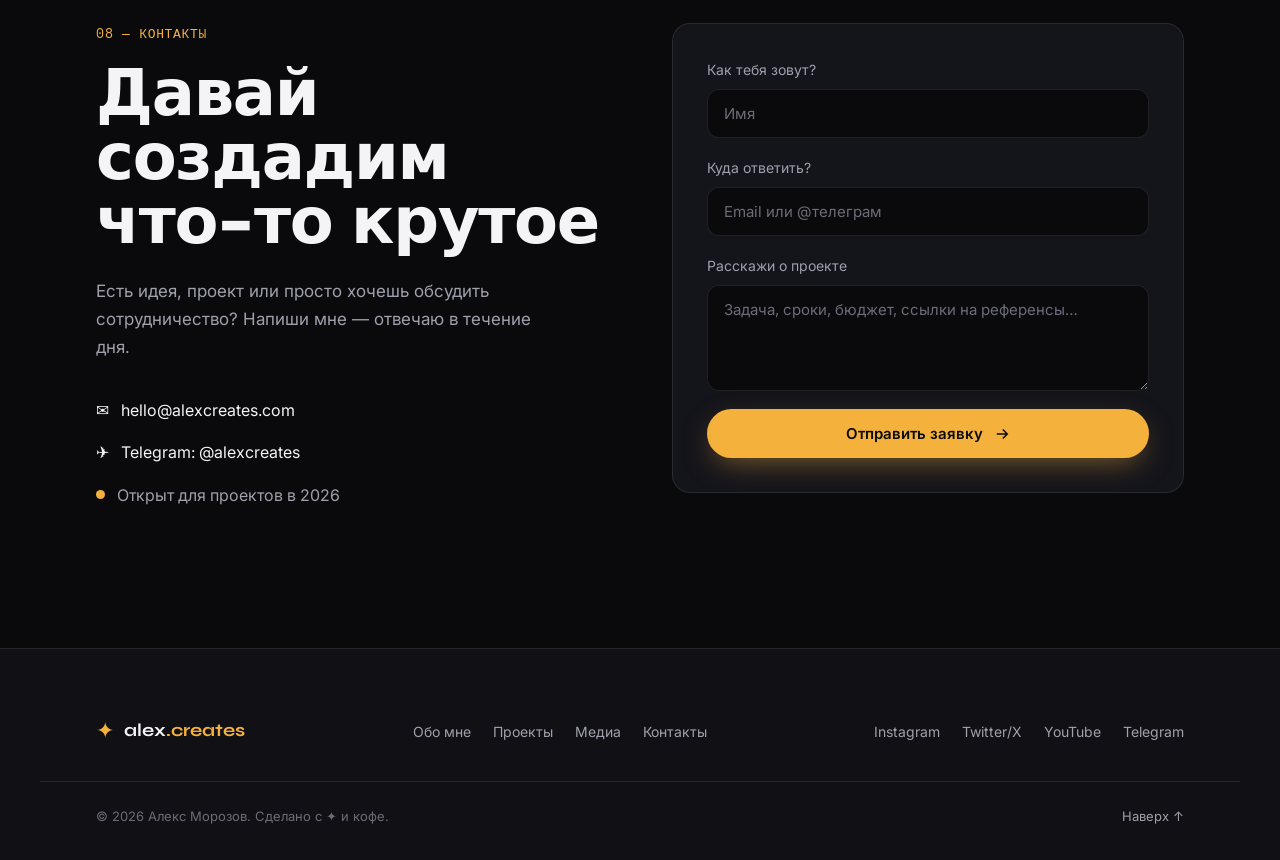
==== commit f051970f: "redesign: первый экран по референсу (карточка-резюме) - Hero оформлен как крупная карточка с тёплым " ====
--- a/index.html
+++ b/index.html
@@ -19,14 +19,14 @@
   <!-- ====== Шрифты ====== -->
   <link rel="preconnect" href="https://fonts.googleapis.com" />
   <link rel="preconnect" href="https://fonts.gstatic.com" crossorigin />
-  <link href="https://fonts.googleapis.com/css2?family=Syne:wght@600;700;800&family=Inter:wght@400;500;600&family=Space+Mono:wght@400;700&display=swap" rel="stylesheet" />
+  <link href="https://fonts.googleapis.com/css2?family=Syne:wght@600;700;800&family=Inter:wght@400;500;600;700;800&family=Space+Mono:wght@400;700&display=swap" rel="stylesheet" />
 
   <!-- ====== Иконка (можно заменить на свой favicon) ====== -->
   <link rel="icon" href="data:image/svg+xml,<svg xmlns='http://www.w3.org/2000/svg' viewBox='0 0 100 100'><text y='.9em' font-size='90'>✦</text></svg>" />
 
   <link rel="stylesheet" href="css/style.css" />
   <!-- Если JS отключён — показываем контент без анимаций появления -->
-  <noscript><style>.reveal{opacity:1!important;transform:none!important}.cursor,.cursor-dot{display:none!important}</style></noscript>
+  <noscript><style>.reveal{opacity:1!important;transform:none!important}.cursor,.cursor-dot{display:none!important}.header{transform:none!important}</style></noscript>
 </head>
 <body>
   <a class="skip-link" href="#about">Перейти к содержанию</a>
@@ -44,7 +44,7 @@
   </div>
 
   <!-- ============ ШАПКА ============ -->
-  <header class="header" id="header">
+  <header class="header is-hidden" id="header">
     <div class="container header__inner">
       <a href="#hero" class="logo" data-cursor="link">
         <span class="logo__mark">✦</span>
@@ -70,46 +70,57 @@
   <main>
     <!-- ============ ГЛАВНЫЙ ЭКРАН ============ -->
     <section class="hero" id="hero">
-      <div class="container hero__grid">
-        <div class="hero__content reveal">
-          <p class="eyebrow">
-            <span class="status-dot"></span>
-            Доступен для проектов · 2026
-          </p>
-
-          <h1 class="hero__title">Алекс<br />Морозов</h1>
-
-          <p class="hero__role">
-            Digital Creator &amp; фрилансер —
-            <span class="accent-text">видео, контент, личный бренд</span>
-          </p>
-
-          <div class="hero__actions">
-            <a href="#contact" class="btn btn--primary" data-cursor="link">
-              Обсудить проект
-              <svg viewBox="0 0 24 24" width="18" height="18" fill="none" stroke="currentColor" stroke-width="2"><path d="M5 12h14M13 6l6 6-6 6"/></svg>
+      <div class="container">
+        <div class="hero__card reveal">
+          <!-- Фото справа (главное фото — assets/hero.jpg) -->
+          <div class="hero__photo" data-cursor="media">
+            <span class="hero__photo-ph">📷 положи фото в assets/hero.jpg</span>
+            <img src="assets/hero.jpg" alt="Алекс Морозов — digital creator" class="hero__photo-img" onerror="this.remove()" />
+          </div>
+
+          <!-- Верхняя панель -->
+          <div class="hero__topbar">
+            <span class="hero__status"><span class="status-dot status-dot--green"></span> Открыт к проектам</span>
+            <a href="#contact" class="btn-cv" data-cursor="link">
+              <svg viewBox="0 0 24 24" fill="none" stroke="currentColor" stroke-width="1.8" stroke-linecap="round" stroke-linejoin="round" width="16" height="16"><path d="M12 3v12m0 0l-4-4m4 4l4-4M5 21h14"/></svg>
+              Скачать CV
             </a>
           </div>
-        </div>
-
-        <!-- Главное фото -->
-        <div class="hero__media reveal" data-reveal-delay="120">
-          <div class="media-slot media-slot--portrait hero__photo" data-cursor="media">
-            <img src="assets/hero.jpg" alt="Алекс Морозов — digital creator и фрилансер" class="hero__photo-img" onerror="this.remove()" />
-            <div class="media-slot__inner">
-              <span class="media-slot__icon">📷</span>
-              <span class="media-slot__title">Добавь фото: assets/hero.jpg</span>
-              <span class="media-slot__hint">формат 4:5 · портрет</span>
-            </div>
-            <span class="hero__photo-tag"><span class="status-dot"></span> @alex.creates</span>
-          </div>
-        </div>
-      </div>
-
-      <a href="#about" class="scroll-cue" aria-label="Прокрутить вниз">
-        <span>Листай</span>
-        <svg viewBox="0 0 24 24" width="20" height="20" fill="none" stroke="currentColor" stroke-width="2"><path d="M12 5v14M6 13l6 6 6-6"/></svg>
-      </a>
+
+          <!-- Тело: роль + имя + контакты -->
+          <div class="hero__body">
+            <span class="hero__role">Digital Creator · фрилансер</span>
+            <h1 class="hero__name">Алекс<br />Морозов</h1>
+            <ul class="hero__contacts">
+              <li>
+                <span class="hero__ci"><svg viewBox="0 0 24 24" fill="none" stroke="currentColor" stroke-width="1.8" stroke-linecap="round" stroke-linejoin="round"><rect x="3" y="5" width="18" height="14" rx="2"/><path d="M3 7l9 6 9-6"/></svg></span>
+                <a href="mailto:hello@alexcreates.com">hello@alexcreates.com</a>
+              </li>
+              <li>
+                <span class="hero__ci"><svg viewBox="0 0 24 24" fill="none" stroke="currentColor" stroke-width="1.8" stroke-linecap="round" stroke-linejoin="round"><rect x="3" y="3" width="18" height="18" rx="5"/><circle cx="12" cy="12" r="4"/><circle cx="17.5" cy="6.5" r="1.2"/></svg></span>
+                <a href="#" target="_blank" rel="noopener">@alex.creates</a>
+              </li>
+              <li>
+                <span class="hero__ci"><svg viewBox="0 0 24 24" fill="none" stroke="currentColor" stroke-width="1.8" stroke-linecap="round" stroke-linejoin="round"><path d="M21 5L2 12l6 2m13-9l-3 15-7-4m10-11L9 16"/></svg></span>
+                <a href="#" target="_blank" rel="noopener">Telegram: @alexcreates</a>
+              </li>
+              <li>
+                <span class="hero__ci"><svg viewBox="0 0 24 24" fill="none" stroke="currentColor" stroke-width="1.8" stroke-linecap="round" stroke-linejoin="round"><path d="M12 21s7-6 7-11a7 7 0 10-14 0c0 5 7 11 7 11z"/><circle cx="12" cy="10" r="2.5"/></svg></span>
+                <span>Москва · удалённо</span>
+              </li>
+            </ul>
+          </div>
+
+          <!-- Плавающая навигация -->
+          <nav class="hero__nav" aria-label="Разделы">
+            <a href="#hero" class="hero__nav-item is-active" data-cursor="link"><svg viewBox="0 0 24 24" fill="none" stroke="currentColor" stroke-width="1.8" stroke-linecap="round" stroke-linejoin="round"><path d="M3 11l9-8 9 8M5 9.5V20h14V9.5"/></svg><span>Главная</span></a>
+            <a href="#about" class="hero__nav-item" data-cursor="link"><svg viewBox="0 0 24 24" fill="none" stroke="currentColor" stroke-width="1.8" stroke-linecap="round" stroke-linejoin="round"><circle cx="12" cy="8" r="4"/><path d="M4 20a8 8 0 0116 0"/></svg><span>Обо мне</span></a>
+            <a href="#work" class="hero__nav-item" data-cursor="link"><svg viewBox="0 0 24 24" fill="none" stroke="currentColor" stroke-width="1.8" stroke-linecap="round" stroke-linejoin="round"><rect x="3" y="7" width="18" height="13" rx="2"/><path d="M8 7V5a2 2 0 012-2h4a2 2 0 012 2v2"/></svg><span>Проекты</span></a>
+            <a href="#skills" class="hero__nav-item" data-cursor="link"><svg viewBox="0 0 24 24" fill="none" stroke="currentColor" stroke-width="1.8" stroke-linecap="round" stroke-linejoin="round"><path d="M13 2L4 14h7l-1 8 9-12h-7l1-8z"/></svg><span>Навыки</span></a>
+            <a href="#contact" class="hero__nav-item" data-cursor="link"><svg viewBox="0 0 24 24" fill="none" stroke="currentColor" stroke-width="1.8" stroke-linecap="round" stroke-linejoin="round"><path d="M10 13a5 5 0 007.5.5l2-2a5 5 0 00-7-7l-1 1"/><path d="M14 11a5 5 0 00-7.5-.5l-2 2a5 5 0 007 7l1-1"/></svg><span>Контакты</span></a>
+          </nav>
+        </div>
+      </div>
     </section>
 
     <!-- ============ БЕГУЩАЯ СТРОКА ============ -->
--- a/css/style.css
+++ b/css/style.css
@@ -1,6 +1,6 @@
 /* =========================================================
    Alex Creates — портфолио digital creator
-   Стиль: тёмная тема, акцент-лайм, ambient-градиенты
+   Стиль: тёмная тема, тёплый янтарный акцент, ambient-свечение
    ========================================================= */
 
 /* ---------- Переменные ---------- */
@@ -16,10 +16,10 @@
   --text-muted: #a0a0ad;
   --text-dim: #6c6c78;
 
-  --acid: #c2f73a;          /* основной акцент */
-  --acid-dark: #a6db1f;
-  --violet: #7c5cff;
-  --cyan: #2fe6cf;
+  --acid: #f4b13c;          /* тёплый янтарный акцент */
+  --acid-dark: #d4972a;
+  --violet: #ff7a34;        /* тёплое оранжевое свечение */
+  --cyan: #ffb347;          /* тёплое золотое свечение */
 
   --radius: 18px;
   --radius-lg: 28px;
@@ -78,13 +78,13 @@
 
 .status-dot {
   width: 9px; height: 9px; border-radius: 50%; background: var(--acid);
-  box-shadow: 0 0 0 0 rgba(194, 247, 58, .6);
+  box-shadow: 0 0 0 0 rgba(244, 177, 60, .6);
   animation: pulse 2.4s infinite;
 }
 @keyframes pulse {
-  0% { box-shadow: 0 0 0 0 rgba(194, 247, 58, .55); }
-  70% { box-shadow: 0 0 0 9px rgba(194, 247, 58, 0); }
-  100% { box-shadow: 0 0 0 0 rgba(194, 247, 58, 0); }
+  0% { box-shadow: 0 0 0 0 rgba(244, 177, 60, .55); }
+  70% { box-shadow: 0 0 0 9px rgba(244, 177, 60, 0); }
+  100% { box-shadow: 0 0 0 0 rgba(244, 177, 60, 0); }
 }
 
 .accent-text {
@@ -115,8 +115,8 @@
 .btn svg { transition: transform .35s var(--ease); }
 .btn:hover svg { transform: translateX(4px); }
 
-.btn--primary { background: var(--acid); color: #0a0a0c; box-shadow: 0 10px 30px -8px rgba(194, 247, 58, .5); }
-.btn--primary:hover { transform: translateY(-3px); box-shadow: 0 16px 40px -8px rgba(194, 247, 58, .65); }
+.btn--primary { background: var(--acid); color: #0a0a0c; box-shadow: 0 10px 30px -8px rgba(244, 177, 60, .5); }
+.btn--primary:hover { transform: translateY(-3px); box-shadow: 0 16px 40px -8px rgba(244, 177, 60, .65); }
 
 .btn--ghost { border: 1.5px solid var(--border-strong); color: var(--text); }
 .btn--ghost:hover { background: var(--text); color: var(--bg); transform: translateY(-3px); }
@@ -154,8 +154,8 @@
   transition: width .25s var(--ease), height .25s var(--ease), background .25s, opacity .3s, border-color .25s;
 }
 .cursor-dot { width: 6px; height: 6px; background: var(--acid); transform: translate(-50%, -50%); }
-.cursor.is-link { width: 60px; height: 60px; background: rgba(194, 247, 58, .12); border-color: transparent; }
-.cursor.is-media { width: 76px; height: 76px; background: rgba(194, 247, 58, .14); border-color: var(--acid); }
+.cursor.is-link { width: 60px; height: 60px; background: rgba(244, 177, 60, .12); border-color: transparent; }
+.cursor.is-media { width: 76px; height: 76px; background: rgba(244, 177, 60, .14); border-color: var(--acid); }
 .cursor.is-media::after { content: "VIEW"; font-family: var(--font-mono); font-size: 11px; color: var(--acid); letter-spacing: .05em; }
 .cursor { display: flex; align-items: center; justify-content: center; }
 body.cursor-ready { cursor: none; }
@@ -164,9 +164,11 @@
 /* ---------- Шапка ---------- */
 .header {
   position: fixed; top: 0; left: 0; right: 0; z-index: 100;
-  padding-block: 20px; transition: padding .3s var(--ease), background .3s, border-color .3s;
+  padding-block: 20px; transform: translateY(0);
+  transition: transform .45s var(--ease), padding .3s var(--ease), background .3s, border-color .3s;
   border-bottom: 1px solid transparent;
 }
+.header.is-hidden { transform: translateY(-115%); }
 .header.is-scrolled {
   padding-block: 12px;
   background: rgba(10, 10, 12, .72);
@@ -196,50 +198,92 @@
 .burger.is-open span:nth-child(2) { opacity: 0; }
 .burger.is-open span:nth-child(3) { transform: translateY(-7px) rotate(-45deg); }
 
-/* ---------- Hero ---------- */
-.hero { min-height: 100vh; display: flex; flex-direction: column; justify-content: center; padding-top: 120px; padding-bottom: 60px; }
-.hero__grid { display: grid; grid-template-columns: 1.05fr 0.95fr; gap: clamp(32px, 5vw, 72px); align-items: center; }
-
-.hero__title {
-  font-family: var(--font-display); font-weight: 800;
-  font-size: clamp(3rem, 9vw, 6rem); line-height: 0.92; letter-spacing: -0.035em;
-  margin-bottom: 26px;
-}
-.hero__role { color: var(--text-muted); font-size: clamp(1.1rem, 2.4vw, 1.45rem); max-width: 26ch; margin-bottom: 40px; line-height: 1.4; }
-
-.hero__actions { display: flex; flex-wrap: wrap; gap: 16px; }
-
+/* ---------- Hero (карточка по референсу) ---------- */
+.hero { min-height: 100vh; display: flex; align-items: center; padding-top: clamp(28px, 6vh, 64px); padding-bottom: clamp(28px, 5vh, 56px); }
+
+.hero__card {
+  position: relative; width: 100%; overflow: hidden;
+  display: grid; grid-template-columns: 1.05fr 0.95fr;
+  min-height: min(80vh, 720px);
+  border-radius: clamp(20px, 3vw, 34px);
+  border: 1px solid var(--border-strong);
+  background:
+    radial-gradient(78% 95% at 80% 36%, rgba(255, 138, 46, .42), transparent 62%),
+    radial-gradient(60% 80% at 96% 82%, rgba(255, 92, 28, .26), transparent 60%),
+    linear-gradient(150deg, #16120e 0%, #100d0b 55%, #0c0a09 100%);
+  box-shadow: 0 60px 130px -50px rgba(0, 0, 0, .9), inset 0 1px 0 rgba(255, 255, 255, .05);
+}
+
+/* Фото */
+.hero__photo { position: relative; grid-column: 2; z-index: 1; overflow: hidden; }
+.hero__photo-img { position: absolute; inset: 0; width: 100%; height: 100%; object-fit: cover; object-position: 50% 22%; z-index: 1; }
+.hero__photo::after {
+  content: ""; position: absolute; inset: 0; z-index: 2; pointer-events: none;
+  background:
+    linear-gradient(90deg, #100d0b 0%, rgba(16, 13, 11, .65) 20%, transparent 52%),
+    linear-gradient(180deg, rgba(8, 7, 6, .5) 0%, transparent 22%, transparent 72%, rgba(8, 7, 6, .55) 100%);
+}
+.hero__photo-ph {
+  position: absolute; inset: 0; z-index: 0; display: flex; align-items: center; justify-content: center;
+  font-family: var(--font-mono); font-size: 14px; color: var(--text-dim); text-align: center; padding: 24px;
+}
+
+/* Верхняя панель */
+.hero__topbar {
+  position: absolute; top: 0; left: 0; right: 0; z-index: 4;
+  display: flex; align-items: center; justify-content: space-between;
+  padding: clamp(20px, 2.8vw, 34px);
+}
+.hero__status { display: inline-flex; align-items: center; gap: 10px; font-size: 14px; color: var(--text); }
+.status-dot--green { background: #4ade80; box-shadow: 0 0 0 0 rgba(74, 222, 128, .6); animation: pulseGreen 2.4s infinite; }
+@keyframes pulseGreen { 0% { box-shadow: 0 0 0 0 rgba(74, 222, 128, .55); } 70% { box-shadow: 0 0 0 8px rgba(74, 222, 128, 0); } 100% { box-shadow: 0 0 0 0 rgba(74, 222, 128, 0); } }
+.btn-cv {
+  display: inline-flex; align-items: center; gap: 8px;
+  background: var(--acid); color: #1c1404; font-weight: 600; font-size: 14px;
+  padding: 11px 20px; border-radius: 100px; transition: transform .35s var(--ease), box-shadow .3s;
+  box-shadow: 0 10px 26px -10px rgba(244, 177, 60, .6);
+}
+.btn-cv:hover { transform: translateY(-2px); box-shadow: 0 16px 34px -10px rgba(244, 177, 60, .8); }
+
+/* Тело: роль + имя + контакты */
+.hero__body {
+  grid-column: 1; position: relative; z-index: 3;
+  display: flex; flex-direction: column; justify-content: center;
+  padding: clamp(38px, 5vw, 64px);
+  padding-top: clamp(92px, 13vh, 130px); padding-bottom: clamp(96px, 14vh, 140px);
+}
+.hero__role { color: var(--acid); font-weight: 600; font-size: clamp(1rem, 2vw, 1.3rem); margin-bottom: clamp(10px, 1.5vw, 16px); }
+.hero__name {
+  font-family: var(--font-body); font-weight: 800;
+  font-size: clamp(2.8rem, 8.5vw, 6rem); line-height: 0.9; letter-spacing: -0.035em;
+  color: #fff; margin-bottom: clamp(26px, 4vw, 44px);
+}
+.hero__contacts { display: grid; grid-template-columns: 1fr 1fr; gap: 14px clamp(20px, 3vw, 40px); max-width: 560px; }
+.hero__contacts li { display: inline-flex; align-items: center; gap: 11px; font-size: 14px; color: var(--text-muted); }
+.hero__contacts a { color: inherit; transition: color .25s; }
+.hero__contacts a:hover { color: var(--acid); }
+.hero__ci { display: inline-flex; color: var(--acid); flex-shrink: 0; }
+.hero__ci svg { width: 17px; height: 17px; }
+
+/* Плавающая навигация */
+.hero__nav {
+  position: absolute; left: 50%; bottom: clamp(18px, 2.6vw, 30px); transform: translateX(-50%); z-index: 5;
+  display: flex; align-items: center; gap: 4px; padding: 6px;
+  border-radius: 100px; border: 1px solid var(--border-strong);
+  background: rgba(18, 15, 12, .55); backdrop-filter: blur(16px);
+  box-shadow: 0 18px 44px -16px rgba(0, 0, 0, .7); max-width: calc(100% - 32px);
+}
+.hero__nav-item {
+  display: inline-flex; align-items: center; gap: 8px; padding: 10px 16px; border-radius: 100px;
+  font-size: 14px; color: var(--text-muted); white-space: nowrap; transition: background .25s, color .25s;
+}
+.hero__nav-item svg { width: 16px; height: 16px; }
+.hero__nav-item:hover { color: var(--text); }
+.hero__nav-item.is-active { background: #f4f4f6; color: #14110d; }
+
+/* Статистика в блоке «Обо мне» */
 .stat__num { font-family: var(--font-display); font-weight: 800; font-size: clamp(1.8rem, 4vw, 2.6rem); line-height: 1; color: var(--text); }
 .stat__label { font-size: 13px; color: var(--text-dim); margin-top: 8px; text-transform: uppercase; letter-spacing: .04em; }
-
-/* Hero media / главное фото */
-.hero__media { position: relative; }
-.hero__media::before {
-  content: ""; position: absolute; inset: -10% -8% -14% -8%; z-index: 0; pointer-events: none;
-  background:
-    radial-gradient(58% 58% at 62% 32%, rgba(194, 247, 58, .26), transparent 70%),
-    radial-gradient(66% 66% at 28% 82%, rgba(124, 92, 255, .26), transparent 72%);
-  filter: blur(34px);
-}
-.hero__photo {
-  position: relative; z-index: 1; aspect-ratio: 4 / 5; max-height: 82vh; margin-inline: auto;
-  border-color: var(--border-strong);
-  box-shadow: 0 44px 100px -34px rgba(0, 0, 0, .85);
-  animation: heroFloat 7s var(--ease) infinite alternate;
-}
-@keyframes heroFloat { to { transform: translateY(-14px); } }
-.hero__photo-img {
-  position: absolute; inset: 0; width: 100%; height: 100%; object-fit: cover;
-  object-position: 50% 28%; z-index: 3; border-radius: inherit;
-}
-.hero__photo-tag {
-  position: absolute; left: 16px; bottom: 16px; z-index: 4;
-  display: inline-flex; align-items: center; gap: 9px;
-  padding: 9px 15px; border-radius: 100px; font-family: var(--font-mono); font-size: 13px; color: var(--text);
-  background: rgba(10, 10, 12, .55); backdrop-filter: blur(10px); border: 1px solid var(--border-strong);
-}
-
-/* Статистика в блоке «Обо мне» */
 .about__stats {
   display: grid; grid-template-columns: repeat(4, 1fr); gap: 24px;
   padding: 30px 0 34px; margin-bottom: clamp(32px, 5vw, 56px);
@@ -251,8 +295,8 @@
 .media-slot {
   position: relative; overflow: hidden; border-radius: var(--radius);
   background:
-    radial-gradient(120% 120% at 0% 0%, rgba(124,92,255,.16), transparent 50%),
-    radial-gradient(120% 120% at 100% 100%, rgba(47,230,207,.12), transparent 50%),
+    radial-gradient(120% 120% at 0% 0%, rgba(255, 122, 52,.16), transparent 50%),
+    radial-gradient(120% 120% at 100% 100%, rgba(255, 179, 71,.12), transparent 50%),
     var(--surface);
   border: 1px solid var(--border);
   transition: border-color .35s var(--ease), transform .45s var(--ease), box-shadow .45s var(--ease);
@@ -262,7 +306,7 @@
   background-image: linear-gradient(var(--border) 1px, transparent 1px), linear-gradient(90deg, var(--border) 1px, transparent 1px);
   background-size: 26px 26px; mask-image: radial-gradient(circle at center, #000 30%, transparent 75%);
 }
-.media-slot:hover { border-color: var(--acid); transform: translateY(-4px); box-shadow: 0 24px 50px -18px rgba(194,247,58,.25); }
+.media-slot:hover { border-color: var(--acid); transform: translateY(-4px); box-shadow: 0 24px 50px -18px rgba(244, 177, 60,.25); }
 .media-slot__inner {
   position: absolute; inset: 0; z-index: 2; display: flex; flex-direction: column; align-items: center; justify-content: center;
   text-align: center; gap: 8px; padding: 18px;
@@ -272,7 +316,7 @@
 .media-slot__icon--play {
   width: 64px; height: 64px; border-radius: 50%; background: var(--acid); color: #0a0a0c;
   display: flex; align-items: center; justify-content: center; font-size: 22px; padding-left: 4px;
-  box-shadow: 0 10px 30px -8px rgba(194,247,58,.6);
+  box-shadow: 0 10px 30px -8px rgba(244, 177, 60,.6);
 }
 .media-slot__title { font-weight: 600; font-size: 15px; color: var(--text); max-width: 24ch; }
 .media-slot__hint { font-family: var(--font-mono); font-size: 12px; color: var(--text-dim); letter-spacing: .03em; }
@@ -324,7 +368,7 @@
 }
 .card::before {
   content: ""; position: absolute; inset: 0; opacity: 0; transition: opacity .4s;
-  background: radial-gradient(400px 200px at var(--mx, 50%) var(--my, 0%), rgba(194,247,58,.10), transparent 70%);
+  background: radial-gradient(400px 200px at var(--mx, 50%) var(--my, 0%), rgba(244, 177, 60,.10), transparent 70%);
   pointer-events: none;
 }
 .card:hover { border-color: var(--border-strong); transform: translateY(-5px); }
@@ -392,7 +436,7 @@
 .skills__tools, .skills__tags { display: flex; flex-wrap: wrap; gap: 12px; }
 .tool { font-size: 14px; padding: 10px 18px; border-radius: 100px; border: 1px solid var(--border); background: var(--surface); color: var(--text-muted); transition: border-color .3s, color .3s, transform .3s; }
 .tool:hover { border-color: var(--border-strong); color: var(--text); transform: translateY(-2px); }
-.tool--accent { border-color: rgba(194,247,58,.35); color: var(--acid); }
+.tool--accent { border-color: rgba(244, 177, 60,.35); color: var(--acid); }
 
 .skills__bars { display: flex; flex-direction: column; gap: 24px; }
 .skills__bar-head { display: flex; justify-content: space-between; font-size: 14px; margin-bottom: 10px; }
@@ -416,7 +460,7 @@
 /* ---------- Social ---------- */
 .social__card {
   display: grid; grid-template-columns: 1fr 0.9fr; gap: clamp(32px, 5vw, 64px); align-items: center;
-  background: linear-gradient(135deg, rgba(124,92,255,.14), rgba(47,230,207,.08)), var(--surface);
+  background: linear-gradient(135deg, rgba(255, 122, 52,.14), rgba(255, 179, 71,.08)), var(--surface);
   border: 1px solid var(--border); border-radius: var(--radius-lg); padding: clamp(28px, 5vw, 56px);
 }
 .social__links { display: flex; flex-wrap: wrap; gap: 16px; margin-top: 30px; }
@@ -449,7 +493,7 @@
 .field input:focus, .field textarea:focus { border-color: var(--acid); outline: none; background: var(--bg-soft); }
 .field input::placeholder, .field textarea::placeholder { color: var(--text-dim); }
 .contact__form-note { font-size: 14px; padding: 12px 16px; border-radius: 12px; }
-.contact__form-note.is-ok { background: rgba(194,247,58,.12); color: var(--acid); border: 1px solid rgba(194,247,58,.3); }
+.contact__form-note.is-ok { background: rgba(244, 177, 60,.12); color: var(--acid); border: 1px solid rgba(244, 177, 60,.3); }
 .contact__form-note.is-err { background: rgba(255,90,90,.12); color: #ff8b8b; border: 1px solid rgba(255,90,90,.3); }
 
 /* ---------- Footer ---------- */
@@ -470,8 +514,10 @@
 
 /* ============ Адаптив ============ */
 @media (max-width: 980px) {
-  .hero__grid { grid-template-columns: 1fr; }
-  .hero__media { max-width: 420px; margin-inline: auto; order: -1; }
+  .hero__card { grid-template-columns: 1fr; min-height: 0; }
+  .hero__photo { grid-column: 1; grid-row: 1; height: clamp(240px, 42vh, 380px); }
+  .hero__photo::after { background: linear-gradient(180deg, rgba(8, 7, 6, .5) 0%, transparent 28%, transparent 58%, #100d0b 100%); }
+  .hero__body { grid-column: 1; grid-row: 2; padding-top: clamp(26px, 5vw, 40px); padding-bottom: clamp(94px, 13vh, 116px); }
   .about__grid, .skills__grid, .social__card, .contact__grid { grid-template-columns: 1fr; }
   .about__media { position: static; flex-direction: row; }
   .about__media .media-slot--square { flex: 1; }
@@ -495,6 +541,10 @@
   body.menu-open { overflow: hidden; }
   .services__grid, .testimonials__grid, .process__steps { grid-template-columns: 1fr; }
   .about__stats { grid-template-columns: repeat(2, 1fr); gap: 20px; }
+  .hero__topbar { padding: 18px; }
+  .hero__nav { gap: 2px; padding: 5px; }
+  .hero__nav-item { padding: 11px 13px; }
+  .hero__nav-item span { display: none; }
   .footer__inner, .footer__bottom { flex-direction: column; align-items: flex-start; }
 }
 
@@ -503,7 +553,8 @@
   .media__gallery { grid-template-columns: 1fr; }
   .gallery__item--big { grid-column: span 1; grid-row: span 1; }
   .btn { width: 100%; justify-content: center; }
-  .hero__actions { flex-direction: column; }
+  .hero__contacts { grid-template-columns: 1fr; }
+  .hero__name { font-size: clamp(2.6rem, 13vw, 3.6rem); }
 }
 
 /* ---------- Доступность: меньше движения ---------- */
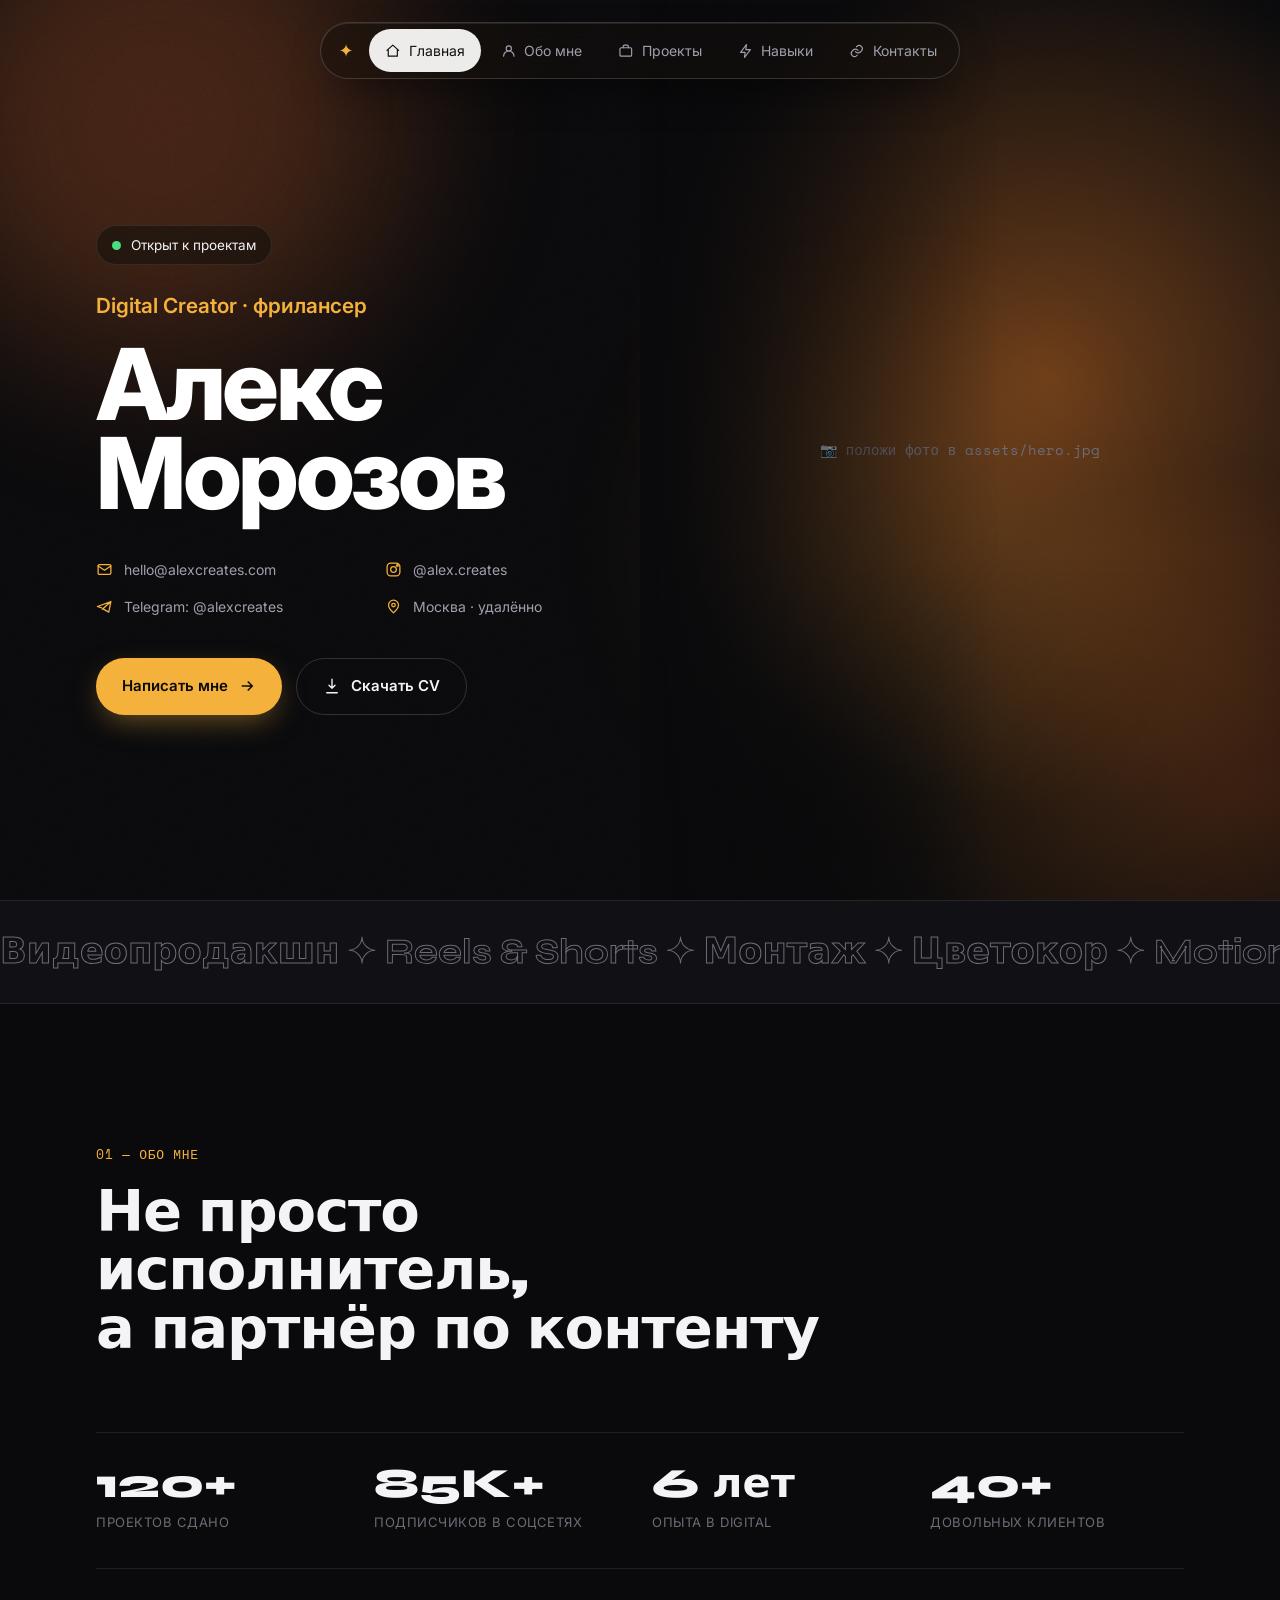
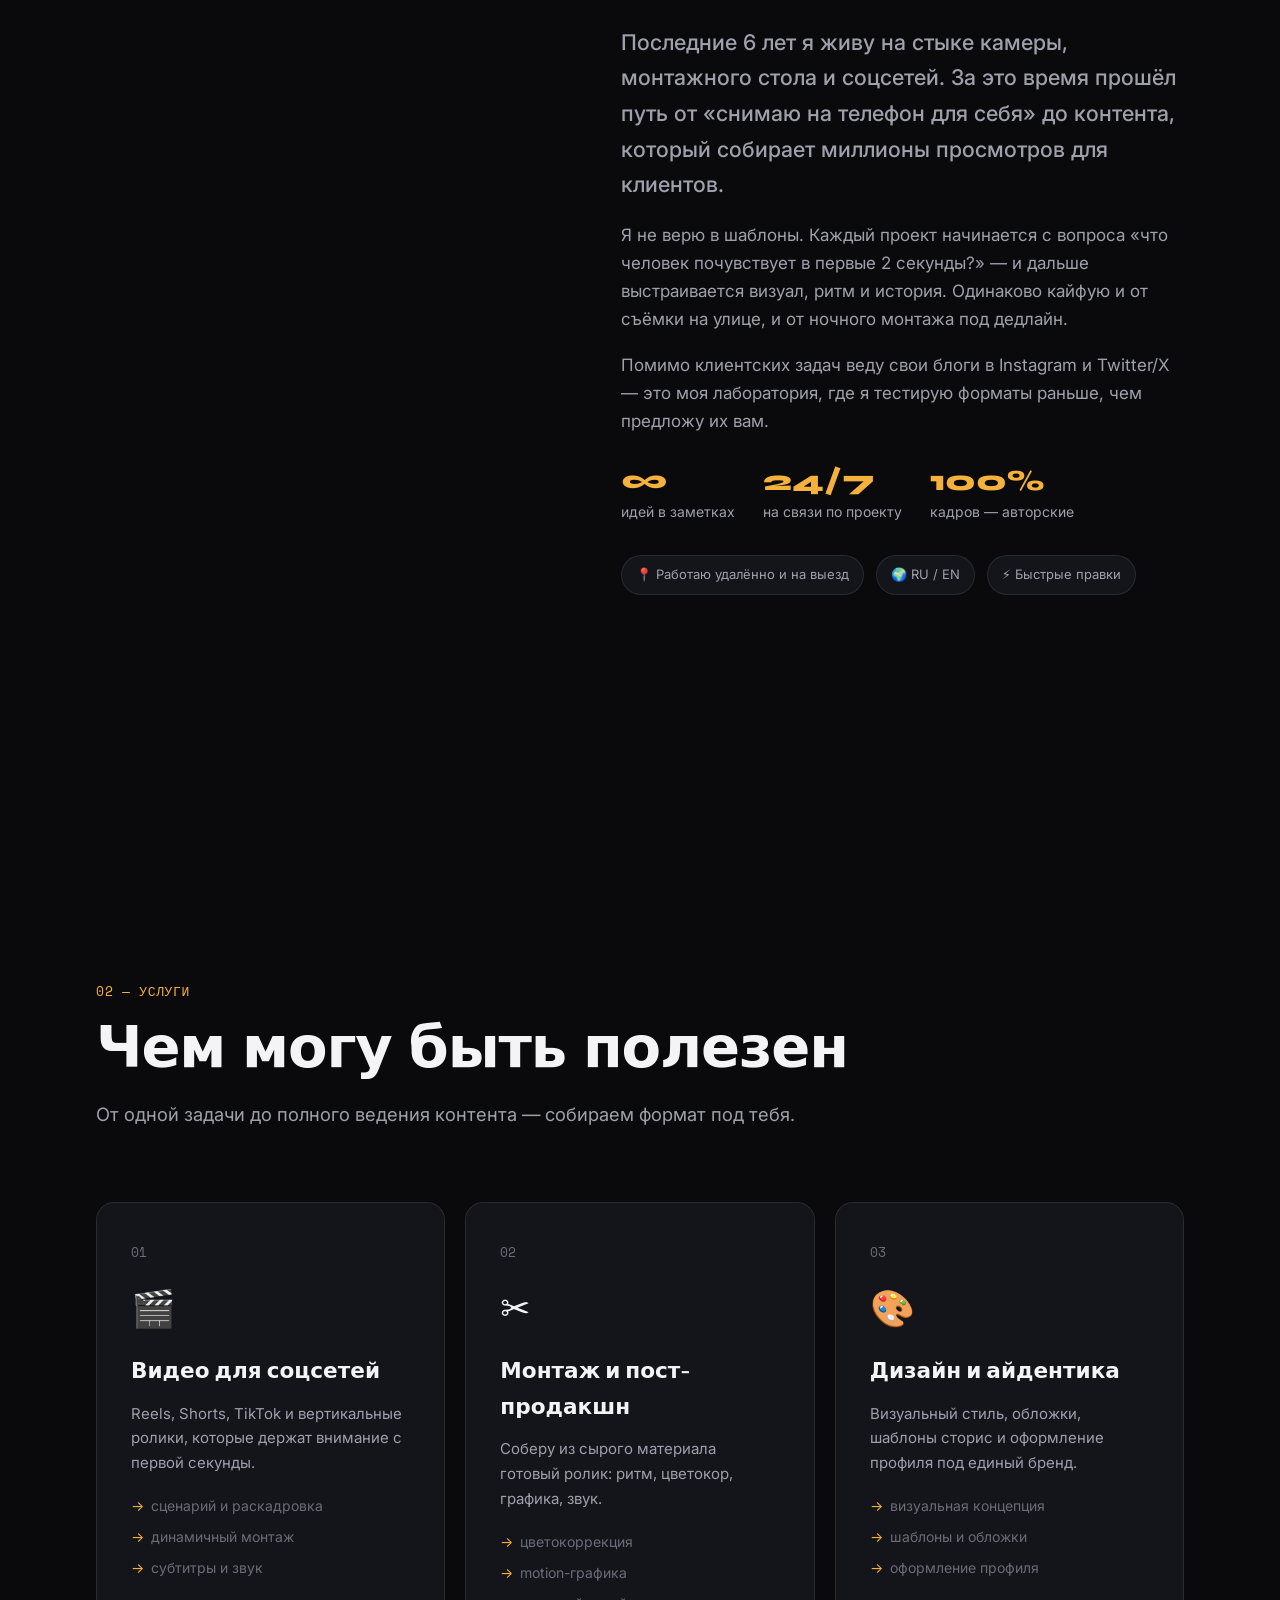
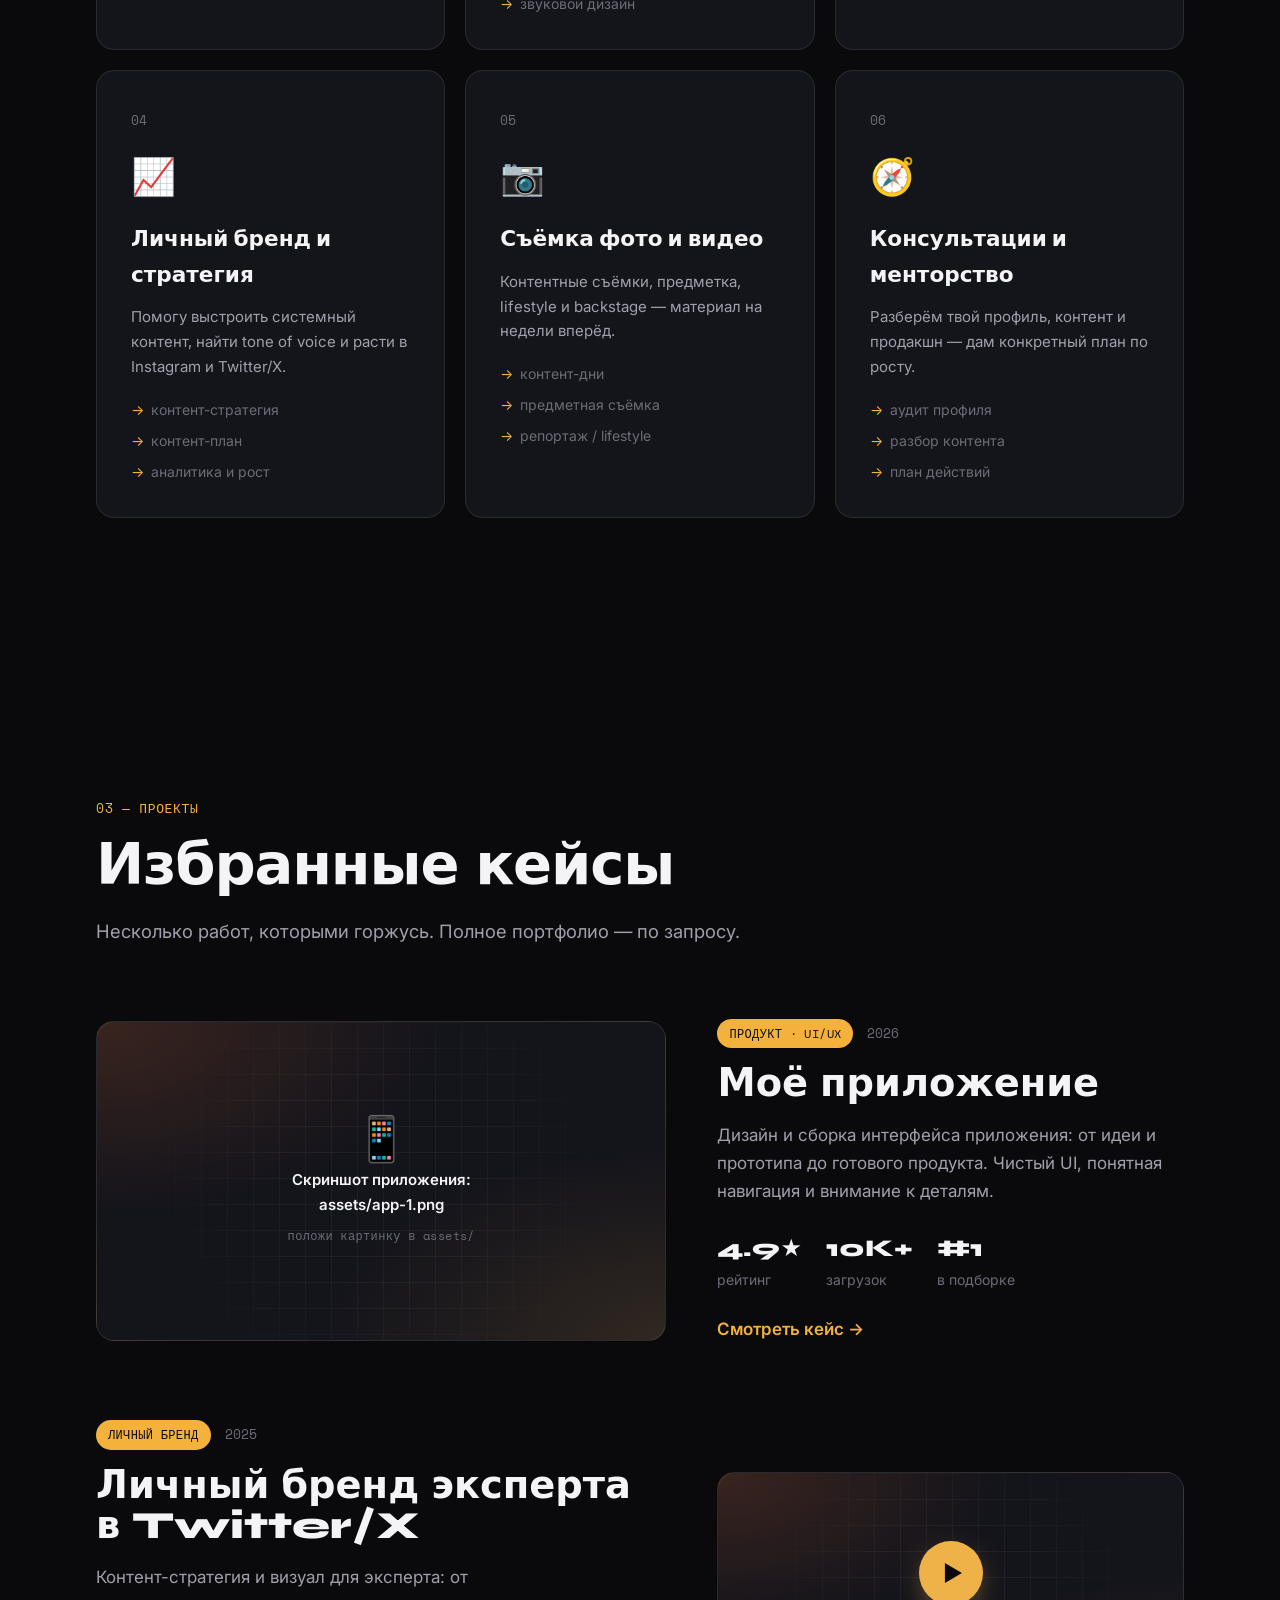
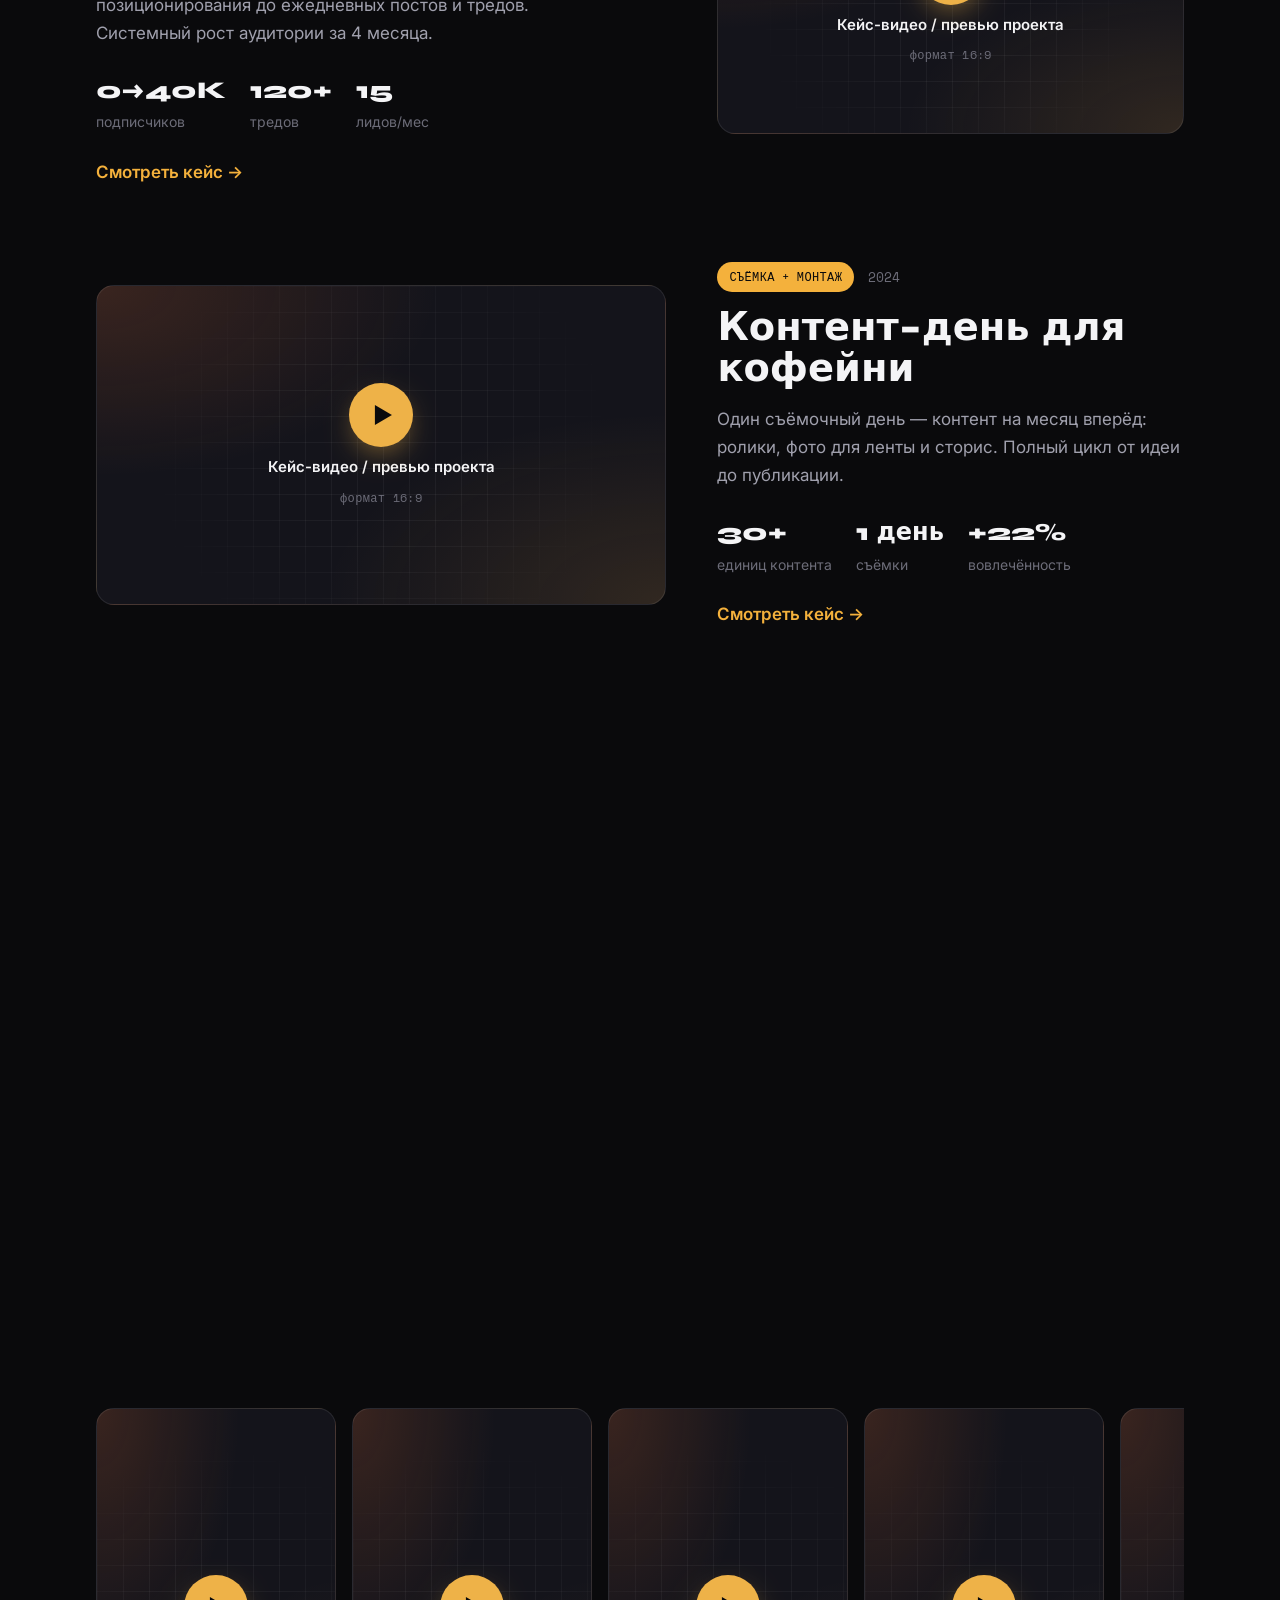
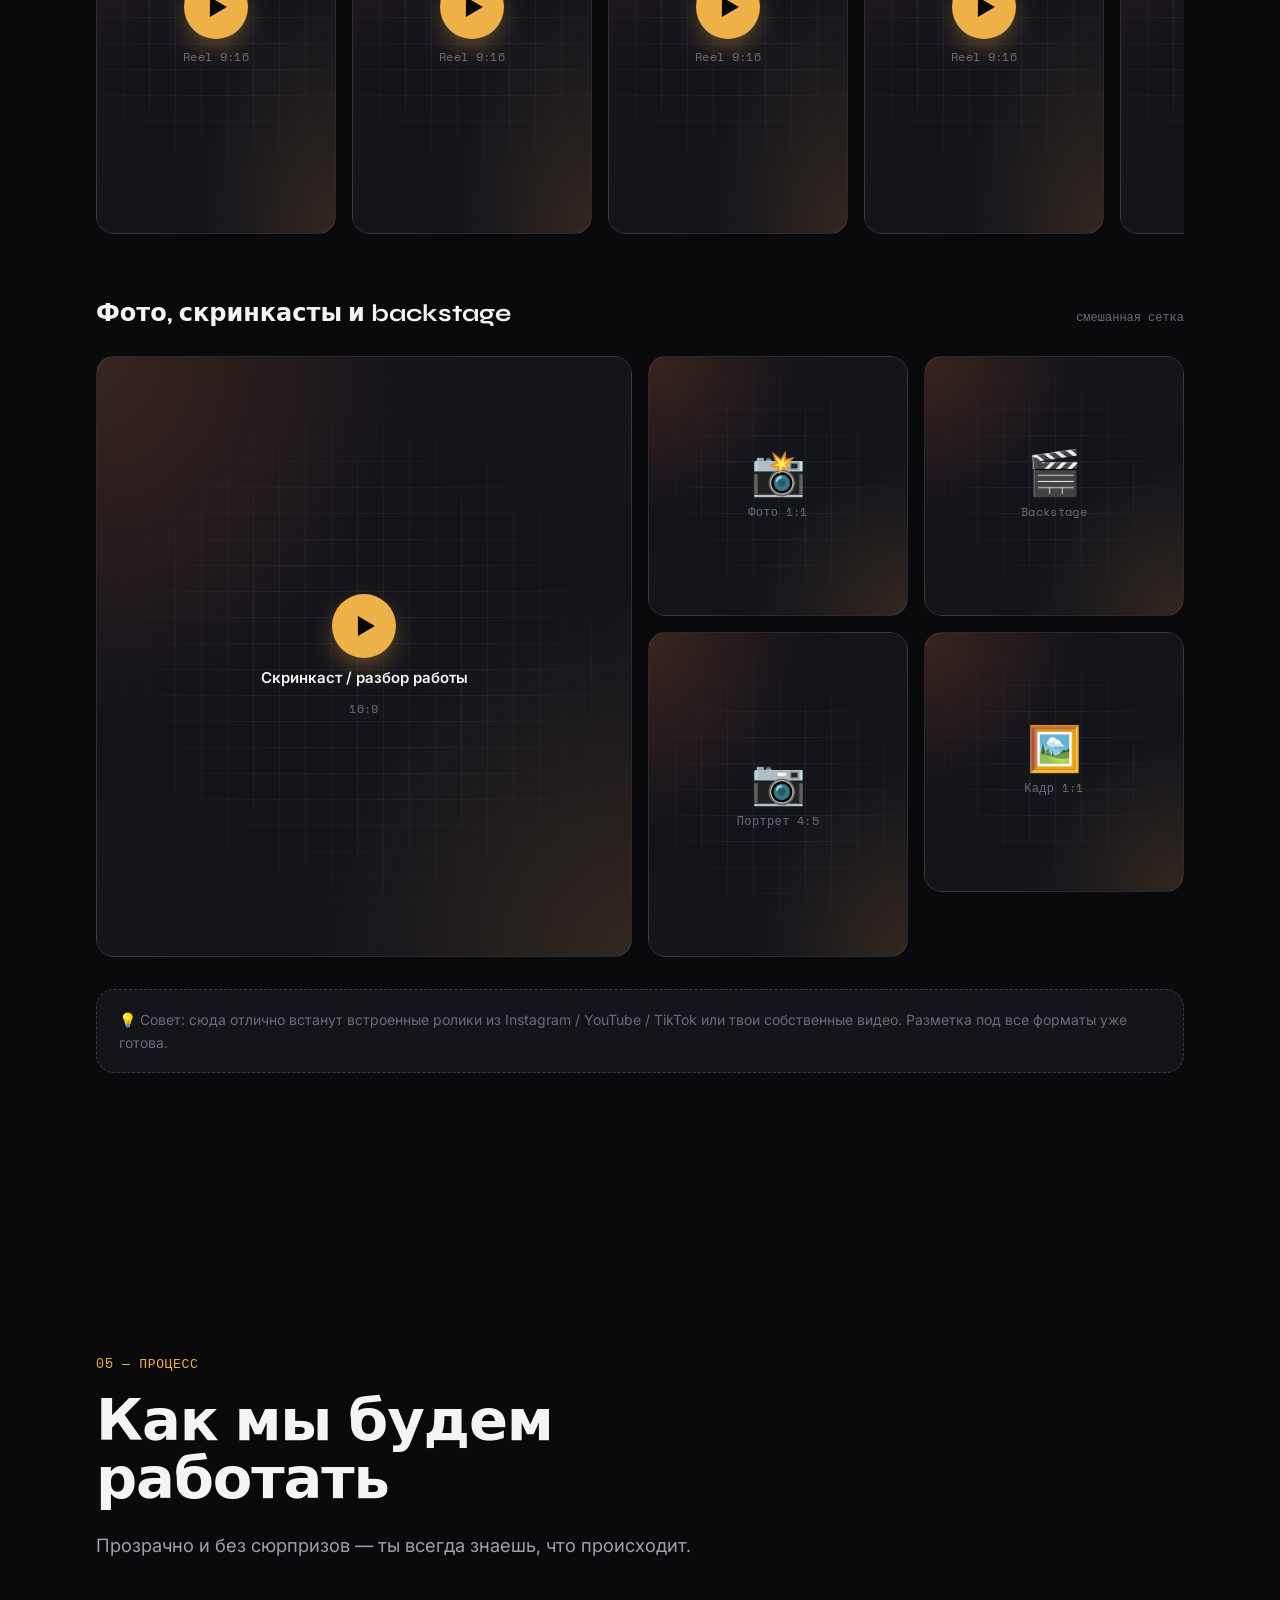
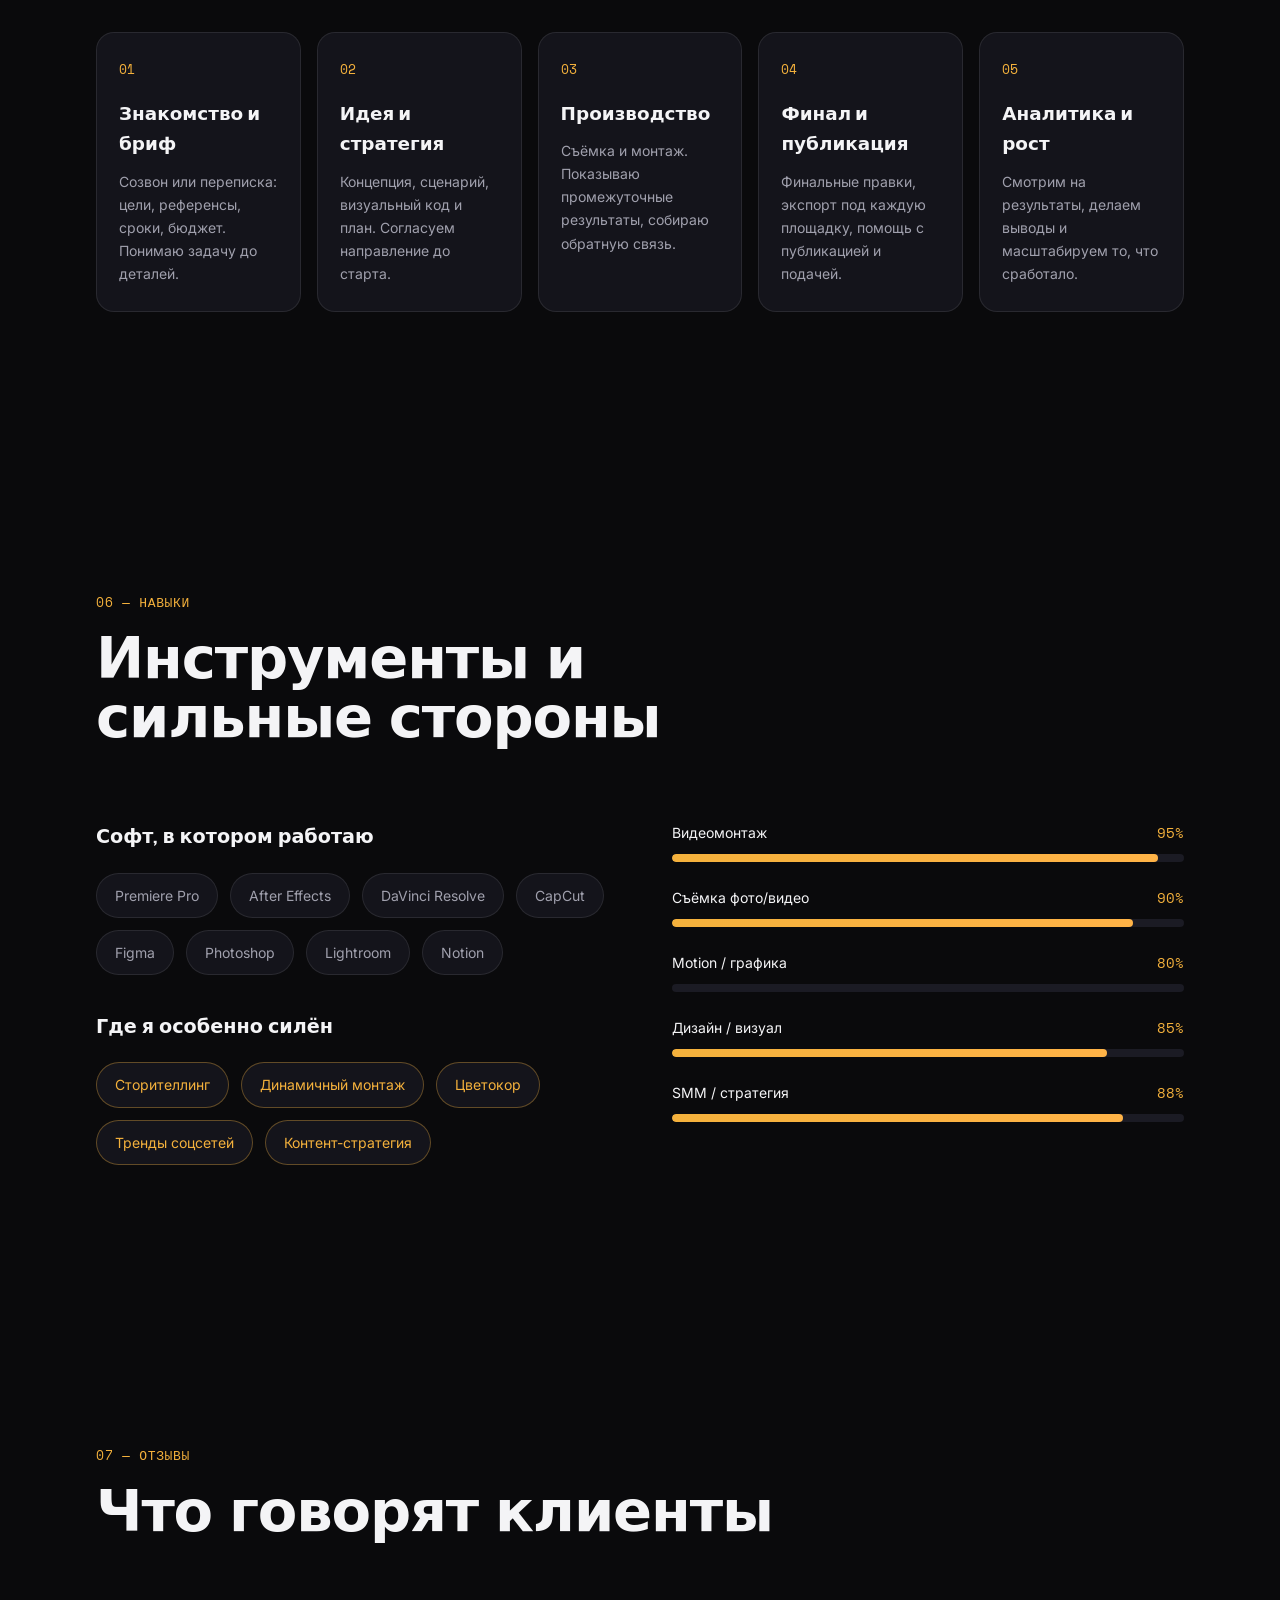
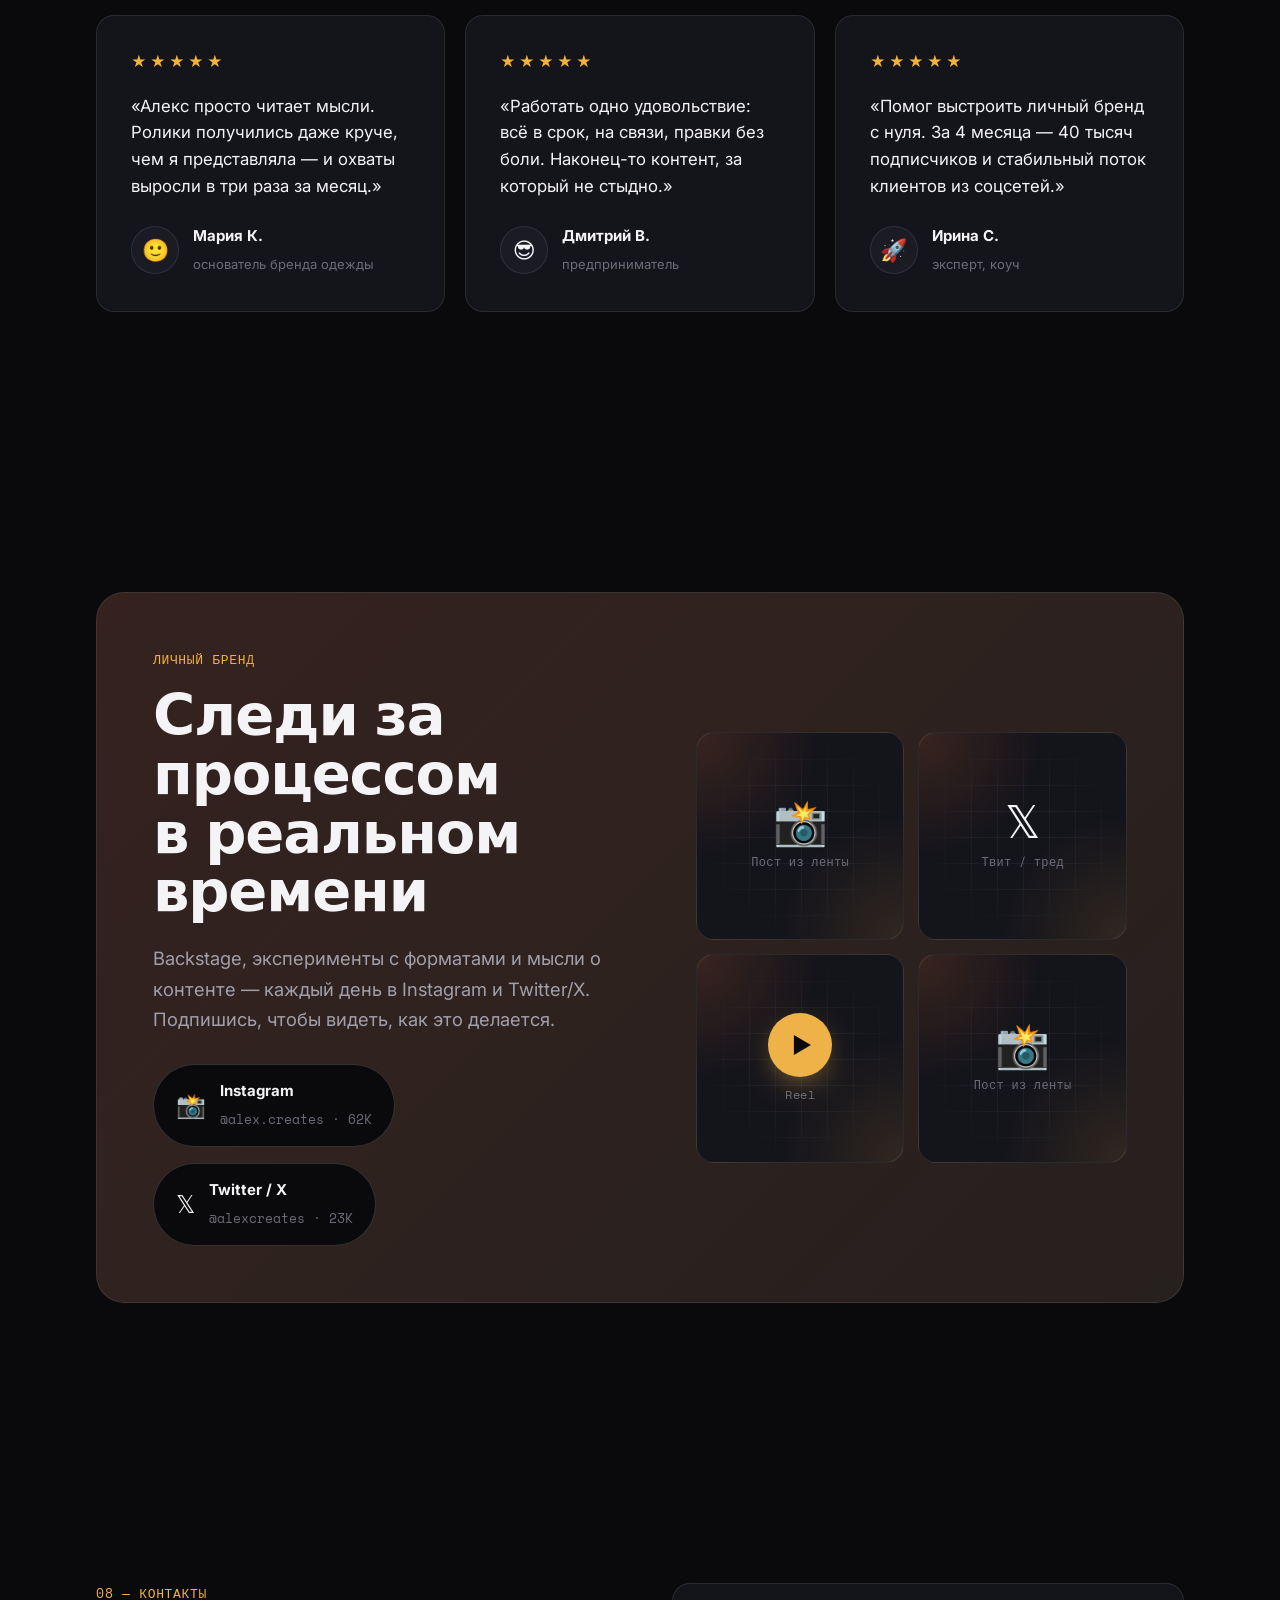
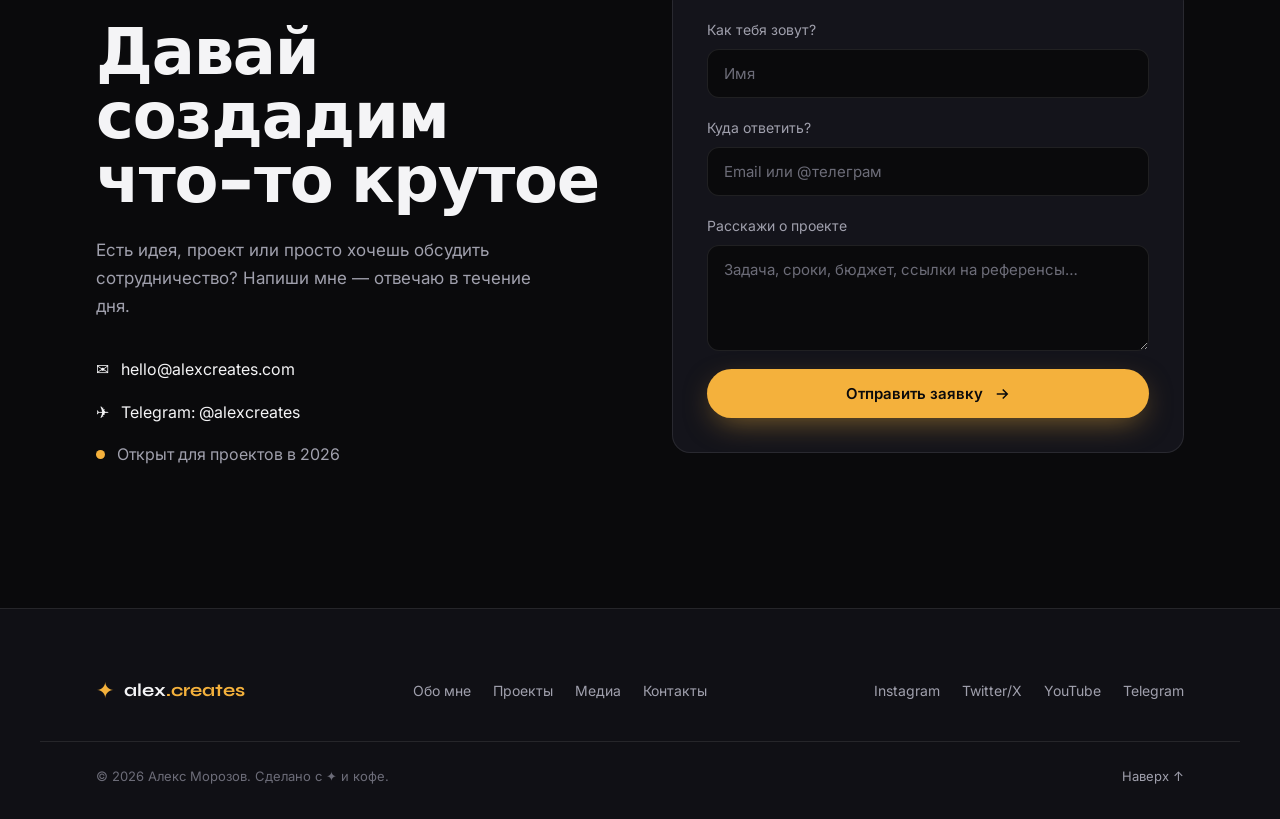
==== commit 987684bb: "redesign: полноэкранный hero + liquid-glass док-навигация - Hero больше не «в рамке»: на весь экран," ====
--- a/index.html
+++ b/index.html
@@ -44,81 +44,60 @@
   </div>
 
   <!-- ============ ШАПКА ============ -->
-  <header class="header is-hidden" id="header">
-    <div class="container header__inner">
-      <a href="#hero" class="logo" data-cursor="link">
-        <span class="logo__mark">✦</span>
-        <span class="logo__text">alex<span class="logo__accent">.creates</span></span>
-      </a>
-
-      <nav class="nav" id="nav" aria-label="Основная навигация">
-        <a href="#about" class="nav__link">Обо мне</a>
-        <a href="#services" class="nav__link">Услуги</a>
-        <a href="#work" class="nav__link">Проекты</a>
-        <a href="#media" class="nav__link">Медиа</a>
-        <a href="#process" class="nav__link">Процесс</a>
-        <a href="#testimonials" class="nav__link">Отзывы</a>
-        <a href="#contact" class="btn btn--small nav__cta" data-cursor="link">Написать мне</a>
-      </nav>
-
-      <button class="burger" id="burger" aria-label="Открыть меню" aria-expanded="false">
-        <span></span><span></span><span></span>
-      </button>
-    </div>
-  </header>
+  <!-- Плавающая навигация (liquid glass) — основная навигация сайта -->
+  <nav class="dock" id="dock" aria-label="Основная навигация">
+    <a href="#hero" class="dock__brand" data-cursor="link" aria-label="В начало">✦</a>
+    <a href="#hero" class="dock__item is-active" data-cursor="link"><svg viewBox="0 0 24 24" fill="none" stroke="currentColor" stroke-width="1.8" stroke-linecap="round" stroke-linejoin="round"><path d="M3 11l9-8 9 8M5 9.5V20h14V9.5"/></svg><span>Главная</span></a>
+    <a href="#about" class="dock__item" data-cursor="link"><svg viewBox="0 0 24 24" fill="none" stroke="currentColor" stroke-width="1.8" stroke-linecap="round" stroke-linejoin="round"><circle cx="12" cy="8" r="4"/><path d="M4 20a8 8 0 0116 0"/></svg><span>Обо мне</span></a>
+    <a href="#work" class="dock__item" data-cursor="link"><svg viewBox="0 0 24 24" fill="none" stroke="currentColor" stroke-width="1.8" stroke-linecap="round" stroke-linejoin="round"><rect x="3" y="7" width="18" height="13" rx="2"/><path d="M8 7V5a2 2 0 012-2h4a2 2 0 012 2v2"/></svg><span>Проекты</span></a>
+    <a href="#skills" class="dock__item" data-cursor="link"><svg viewBox="0 0 24 24" fill="none" stroke="currentColor" stroke-width="1.8" stroke-linecap="round" stroke-linejoin="round"><path d="M13 2L4 14h7l-1 8 9-12h-7l1-8z"/></svg><span>Навыки</span></a>
+    <a href="#contact" class="dock__item" data-cursor="link"><svg viewBox="0 0 24 24" fill="none" stroke="currentColor" stroke-width="1.8" stroke-linecap="round" stroke-linejoin="round"><path d="M10 13a5 5 0 007.5.5l2-2a5 5 0 00-7-7l-1 1"/><path d="M14 11a5 5 0 00-7.5-.5l-2 2a5 5 0 007 7l1-1"/></svg><span>Контакты</span></a>
+  </nav>
 
   <main>
     <!-- ============ ГЛАВНЫЙ ЭКРАН ============ -->
     <section class="hero" id="hero">
-      <div class="container">
-        <div class="hero__card reveal">
-          <!-- Фото справа (главное фото — assets/hero.jpg) -->
-          <div class="hero__photo" data-cursor="media">
-            <span class="hero__photo-ph">📷 положи фото в assets/hero.jpg</span>
-            <img src="assets/hero.jpg" alt="Алекс Морозов — digital creator" class="hero__photo-img" onerror="this.remove()" />
-          </div>
-
-          <!-- Верхняя панель -->
-          <div class="hero__topbar">
-            <span class="hero__status"><span class="status-dot status-dot--green"></span> Открыт к проектам</span>
-            <a href="#contact" class="btn-cv" data-cursor="link">
-              <svg viewBox="0 0 24 24" fill="none" stroke="currentColor" stroke-width="1.8" stroke-linecap="round" stroke-linejoin="round" width="16" height="16"><path d="M12 3v12m0 0l-4-4m4 4l4-4M5 21h14"/></svg>
+      <!-- Главное фото — уходит в правый край экрана (assets/hero.jpg) -->
+      <div class="hero__photo" data-cursor="media">
+        <span class="hero__photo-ph">📷 положи фото в assets/hero.jpg</span>
+        <img src="assets/hero.jpg" alt="Алекс Морозов — digital creator" class="hero__photo-img" onerror="this.remove()" />
+      </div>
+
+      <div class="container hero__inner">
+        <div class="hero__body reveal">
+          <span class="hero__status"><span class="status-dot status-dot--green"></span> Открыт к проектам</span>
+          <span class="hero__role">Digital Creator · фрилансер</span>
+          <h1 class="hero__name">Алекс<br />Морозов</h1>
+
+          <ul class="hero__contacts">
+            <li>
+              <span class="hero__ci"><svg viewBox="0 0 24 24" fill="none" stroke="currentColor" stroke-width="1.8" stroke-linecap="round" stroke-linejoin="round"><rect x="3" y="5" width="18" height="14" rx="2"/><path d="M3 7l9 6 9-6"/></svg></span>
+              <a href="mailto:hello@alexcreates.com">hello@alexcreates.com</a>
+            </li>
+            <li>
+              <span class="hero__ci"><svg viewBox="0 0 24 24" fill="none" stroke="currentColor" stroke-width="1.8" stroke-linecap="round" stroke-linejoin="round"><rect x="3" y="3" width="18" height="18" rx="5"/><circle cx="12" cy="12" r="4"/><circle cx="17.5" cy="6.5" r="1.2"/></svg></span>
+              <a href="#" target="_blank" rel="noopener">@alex.creates</a>
+            </li>
+            <li>
+              <span class="hero__ci"><svg viewBox="0 0 24 24" fill="none" stroke="currentColor" stroke-width="1.8" stroke-linecap="round" stroke-linejoin="round"><path d="M21 5L2 12l6 2m13-9l-3 15-7-4m10-11L9 16"/></svg></span>
+              <a href="#" target="_blank" rel="noopener">Telegram: @alexcreates</a>
+            </li>
+            <li>
+              <span class="hero__ci"><svg viewBox="0 0 24 24" fill="none" stroke="currentColor" stroke-width="1.8" stroke-linecap="round" stroke-linejoin="round"><path d="M12 21s7-6 7-11a7 7 0 10-14 0c0 5 7 11 7 11z"/><circle cx="12" cy="10" r="2.5"/></svg></span>
+              <span>Москва · удалённо</span>
+            </li>
+          </ul>
+
+          <div class="hero__actions">
+            <a href="#contact" class="btn btn--primary" data-cursor="link">
+              Написать мне
+              <svg viewBox="0 0 24 24" width="18" height="18" fill="none" stroke="currentColor" stroke-width="2"><path d="M5 12h14M13 6l6 6-6 6"/></svg>
+            </a>
+            <a href="#" class="btn btn--ghost" data-cursor="link">
+              <svg viewBox="0 0 24 24" width="18" height="18" fill="none" stroke="currentColor" stroke-width="1.8" stroke-linecap="round" stroke-linejoin="round"><path d="M12 3v12m0 0l-4-4m4 4l4-4M5 21h14"/></svg>
               Скачать CV
             </a>
           </div>
-
-          <!-- Тело: роль + имя + контакты -->
-          <div class="hero__body">
-            <span class="hero__role">Digital Creator · фрилансер</span>
-            <h1 class="hero__name">Алекс<br />Морозов</h1>
-            <ul class="hero__contacts">
-              <li>
-                <span class="hero__ci"><svg viewBox="0 0 24 24" fill="none" stroke="currentColor" stroke-width="1.8" stroke-linecap="round" stroke-linejoin="round"><rect x="3" y="5" width="18" height="14" rx="2"/><path d="M3 7l9 6 9-6"/></svg></span>
-                <a href="mailto:hello@alexcreates.com">hello@alexcreates.com</a>
-              </li>
-              <li>
-                <span class="hero__ci"><svg viewBox="0 0 24 24" fill="none" stroke="currentColor" stroke-width="1.8" stroke-linecap="round" stroke-linejoin="round"><rect x="3" y="3" width="18" height="18" rx="5"/><circle cx="12" cy="12" r="4"/><circle cx="17.5" cy="6.5" r="1.2"/></svg></span>
-                <a href="#" target="_blank" rel="noopener">@alex.creates</a>
-              </li>
-              <li>
-                <span class="hero__ci"><svg viewBox="0 0 24 24" fill="none" stroke="currentColor" stroke-width="1.8" stroke-linecap="round" stroke-linejoin="round"><path d="M21 5L2 12l6 2m13-9l-3 15-7-4m10-11L9 16"/></svg></span>
-                <a href="#" target="_blank" rel="noopener">Telegram: @alexcreates</a>
-              </li>
-              <li>
-                <span class="hero__ci"><svg viewBox="0 0 24 24" fill="none" stroke="currentColor" stroke-width="1.8" stroke-linecap="round" stroke-linejoin="round"><path d="M12 21s7-6 7-11a7 7 0 10-14 0c0 5 7 11 7 11z"/><circle cx="12" cy="10" r="2.5"/></svg></span>
-                <span>Москва · удалённо</span>
-              </li>
-            </ul>
-          </div>
-
-          <!-- Плавающая навигация -->
-          <nav class="hero__nav" aria-label="Разделы">
-            <a href="#hero" class="hero__nav-item is-active" data-cursor="link"><svg viewBox="0 0 24 24" fill="none" stroke="currentColor" stroke-width="1.8" stroke-linecap="round" stroke-linejoin="round"><path d="M3 11l9-8 9 8M5 9.5V20h14V9.5"/></svg><span>Главная</span></a>
-            <a href="#about" class="hero__nav-item" data-cursor="link"><svg viewBox="0 0 24 24" fill="none" stroke="currentColor" stroke-width="1.8" stroke-linecap="round" stroke-linejoin="round"><circle cx="12" cy="8" r="4"/><path d="M4 20a8 8 0 0116 0"/></svg><span>Обо мне</span></a>
-            <a href="#work" class="hero__nav-item" data-cursor="link"><svg viewBox="0 0 24 24" fill="none" stroke="currentColor" stroke-width="1.8" stroke-linecap="round" stroke-linejoin="round"><rect x="3" y="7" width="18" height="13" rx="2"/><path d="M8 7V5a2 2 0 012-2h4a2 2 0 012 2v2"/></svg><span>Проекты</span></a>
-            <a href="#skills" class="hero__nav-item" data-cursor="link"><svg viewBox="0 0 24 24" fill="none" stroke="currentColor" stroke-width="1.8" stroke-linecap="round" stroke-linejoin="round"><path d="M13 2L4 14h7l-1 8 9-12h-7l1-8z"/></svg><span>Навыки</span></a>
-            <a href="#contact" class="hero__nav-item" data-cursor="link"><svg viewBox="0 0 24 24" fill="none" stroke="currentColor" stroke-width="1.8" stroke-linecap="round" stroke-linejoin="round"><path d="M10 13a5 5 0 007.5.5l2-2a5 5 0 00-7-7l-1 1"/><path d="M14 11a5 5 0 00-7.5-.5l-2 2a5 5 0 007 7l1-1"/></svg><span>Контакты</span></a>
-          </nav>
         </div>
       </div>
     </section>
@@ -303,31 +282,32 @@
         </div>
 
         <div class="work__list">
-          <!-- Кейс 1 -->
+          <!-- Кейс 1 — скриншот приложения (assets/app-1.png) -->
           <article class="case reveal" data-cursor="link">
             <div class="case__media">
-              <div class="media-slot media-slot--video" data-cursor="media">
+              <div class="media-slot media-slot--video media-slot--app" data-cursor="media">
+                <img src="assets/app-1.png" alt="Скриншот моего приложения" class="media-fill media-fill--contain" onerror="this.remove()" />
                 <div class="media-slot__inner">
-                  <span class="media-slot__icon media-slot__icon--play">▶</span>
-                  <span class="media-slot__title">Кейс-видео / превью проекта</span>
-                  <span class="media-slot__hint">формат 16:9</span>
+                  <span class="media-slot__icon">📱</span>
+                  <span class="media-slot__title">Скриншот приложения: assets/app-1.png</span>
+                  <span class="media-slot__hint">положи картинку в assets/</span>
                 </div>
               </div>
             </div>
             <div class="case__info">
               <div class="case__meta">
-                <span class="case__cat">Видеопродакшн</span>
-                <span class="case__year">2025</span>
-              </div>
-              <h3 class="case__title">Запуск бренда одежды в Reels</h3>
+                <span class="case__cat">Продукт · UI/UX</span>
+                <span class="case__year">2026</span>
+              </div>
+              <h3 class="case__title">Моё приложение</h3>
               <p class="case__desc">
-                Серия из 12 вертикальных роликов для запуска коллекции.
-                Единый визуальный код, динамичный монтаж и трендовые звуки.
+                Дизайн и сборка интерфейса приложения: от идеи и прототипа до
+                готового продукта. Чистый UI, понятная навигация и внимание к деталям.
               </p>
               <ul class="case__results">
-                <li><b>2.4M</b> просмотров</li>
-                <li><b>+18K</b> подписчиков</li>
-                <li><b>x3</b> охваты</li>
+                <li><b>4.9★</b> рейтинг</li>
+                <li><b>10K+</b> загрузок</li>
+                <li><b>#1</b> в подборке</li>
               </ul>
               <span class="case__link">Смотреть кейс →</span>
             </div>
--- a/css/style.css
+++ b/css/style.css
@@ -198,88 +198,76 @@
 .burger.is-open span:nth-child(2) { opacity: 0; }
 .burger.is-open span:nth-child(3) { transform: translateY(-7px) rotate(-45deg); }
 
-/* ---------- Hero (карточка по референсу) ---------- */
-.hero { min-height: 100vh; display: flex; align-items: center; padding-top: clamp(28px, 6vh, 64px); padding-bottom: clamp(28px, 5vh, 56px); }
-
-.hero__card {
-  position: relative; width: 100%; overflow: hidden;
-  display: grid; grid-template-columns: 1.05fr 0.95fr;
-  min-height: min(80vh, 720px);
-  border-radius: clamp(20px, 3vw, 34px);
-  border: 1px solid var(--border-strong);
+/* ---------- Hero (полноэкранный, без рамки) ---------- */
+.hero { position: relative; min-height: 100vh; display: flex; align-items: center; overflow: hidden; padding-top: 130px; padding-bottom: 90px; }
+.hero::before {
+  content: ""; position: absolute; inset: 0; z-index: 0; pointer-events: none;
   background:
-    radial-gradient(78% 95% at 80% 36%, rgba(255, 138, 46, .42), transparent 62%),
-    radial-gradient(60% 80% at 96% 82%, rgba(255, 92, 28, .26), transparent 60%),
-    linear-gradient(150deg, #16120e 0%, #100d0b 55%, #0c0a09 100%);
-  box-shadow: 0 60px 130px -50px rgba(0, 0, 0, .9), inset 0 1px 0 rgba(255, 255, 255, .05);
-}
-
-/* Фото */
-.hero__photo { position: relative; grid-column: 2; z-index: 1; overflow: hidden; }
-.hero__photo-img { position: absolute; inset: 0; width: 100%; height: 100%; object-fit: cover; object-position: 50% 22%; z-index: 1; }
+    radial-gradient(56% 80% at 82% 42%, rgba(255, 138, 46, .40), transparent 60%),
+    radial-gradient(44% 60% at 97% 88%, rgba(255, 92, 28, .22), transparent 60%);
+}
+.hero__inner { position: relative; z-index: 2; width: 100%; }
+.hero__body { max-width: 600px; display: flex; flex-direction: column; }
+
+/* фото уходит в правый край */
+.hero__photo { position: absolute; top: 0; right: 0; bottom: 0; width: clamp(360px, 50vw, 920px); z-index: 1; overflow: hidden; }
+.hero__photo-img { position: absolute; inset: 0; width: 100%; height: 100%; object-fit: cover; object-position: 50% 20%; z-index: 1; }
 .hero__photo::after {
   content: ""; position: absolute; inset: 0; z-index: 2; pointer-events: none;
   background:
-    linear-gradient(90deg, #100d0b 0%, rgba(16, 13, 11, .65) 20%, transparent 52%),
-    linear-gradient(180deg, rgba(8, 7, 6, .5) 0%, transparent 22%, transparent 72%, rgba(8, 7, 6, .55) 100%);
+    linear-gradient(90deg, var(--bg) 0%, rgba(10, 10, 12, .55) 24%, transparent 56%),
+    linear-gradient(180deg, transparent 62%, rgba(10, 10, 12, .5) 100%);
 }
 .hero__photo-ph {
   position: absolute; inset: 0; z-index: 0; display: flex; align-items: center; justify-content: center;
   font-family: var(--font-mono); font-size: 14px; color: var(--text-dim); text-align: center; padding: 24px;
 }
 
-/* Верхняя панель */
-.hero__topbar {
-  position: absolute; top: 0; left: 0; right: 0; z-index: 4;
-  display: flex; align-items: center; justify-content: space-between;
-  padding: clamp(20px, 2.8vw, 34px);
-}
-.hero__status { display: inline-flex; align-items: center; gap: 10px; font-size: 14px; color: var(--text); }
+.hero__status {
+  display: inline-flex; align-items: center; gap: 10px; font-size: 13.5px; color: var(--text);
+  background: rgba(20, 17, 13, .6); border: 1px solid var(--border); padding: 8px 15px;
+  border-radius: 100px; width: fit-content; margin-bottom: 24px;
+}
 .status-dot--green { background: #4ade80; box-shadow: 0 0 0 0 rgba(74, 222, 128, .6); animation: pulseGreen 2.4s infinite; }
 @keyframes pulseGreen { 0% { box-shadow: 0 0 0 0 rgba(74, 222, 128, .55); } 70% { box-shadow: 0 0 0 8px rgba(74, 222, 128, 0); } 100% { box-shadow: 0 0 0 0 rgba(74, 222, 128, 0); } }
-.btn-cv {
-  display: inline-flex; align-items: center; gap: 8px;
-  background: var(--acid); color: #1c1404; font-weight: 600; font-size: 14px;
-  padding: 11px 20px; border-radius: 100px; transition: transform .35s var(--ease), box-shadow .3s;
-  box-shadow: 0 10px 26px -10px rgba(244, 177, 60, .6);
-}
-.btn-cv:hover { transform: translateY(-2px); box-shadow: 0 16px 34px -10px rgba(244, 177, 60, .8); }
-
-/* Тело: роль + имя + контакты */
-.hero__body {
-  grid-column: 1; position: relative; z-index: 3;
-  display: flex; flex-direction: column; justify-content: center;
-  padding: clamp(38px, 5vw, 64px);
-  padding-top: clamp(92px, 13vh, 130px); padding-bottom: clamp(96px, 14vh, 140px);
-}
+
 .hero__role { color: var(--acid); font-weight: 600; font-size: clamp(1rem, 2vw, 1.3rem); margin-bottom: clamp(10px, 1.5vw, 16px); }
 .hero__name {
   font-family: var(--font-body); font-weight: 800;
-  font-size: clamp(2.8rem, 8.5vw, 6rem); line-height: 0.9; letter-spacing: -0.035em;
-  color: #fff; margin-bottom: clamp(26px, 4vw, 44px);
-}
-.hero__contacts { display: grid; grid-template-columns: 1fr 1fr; gap: 14px clamp(20px, 3vw, 40px); max-width: 560px; }
+  font-size: clamp(3rem, 9vw, 6.2rem); line-height: 0.9; letter-spacing: -0.035em;
+  color: #fff; margin-bottom: clamp(26px, 4vw, 40px);
+}
+.hero__contacts { display: grid; grid-template-columns: 1fr 1fr; gap: 14px clamp(20px, 3vw, 40px); max-width: 540px; }
 .hero__contacts li { display: inline-flex; align-items: center; gap: 11px; font-size: 14px; color: var(--text-muted); }
 .hero__contacts a { color: inherit; transition: color .25s; }
 .hero__contacts a:hover { color: var(--acid); }
 .hero__ci { display: inline-flex; color: var(--acid); flex-shrink: 0; }
 .hero__ci svg { width: 17px; height: 17px; }
-
-/* Плавающая навигация */
-.hero__nav {
-  position: absolute; left: 50%; bottom: clamp(18px, 2.6vw, 30px); transform: translateX(-50%); z-index: 5;
+.hero__actions { display: flex; flex-wrap: wrap; gap: 14px; margin-top: clamp(30px, 4vw, 40px); }
+
+/* ---------- Док-навигация (liquid glass) ---------- */
+.dock {
+  position: fixed; top: clamp(14px, 2vw, 22px); left: 50%; transform: translateX(-50%); z-index: 100;
   display: flex; align-items: center; gap: 4px; padding: 6px;
   border-radius: 100px; border: 1px solid var(--border-strong);
-  background: rgba(18, 15, 12, .55); backdrop-filter: blur(16px);
-  box-shadow: 0 18px 44px -16px rgba(0, 0, 0, .7); max-width: calc(100% - 32px);
-}
-.hero__nav-item {
+  background: rgba(20, 17, 13, .5);
+  backdrop-filter: blur(20px) saturate(1.3); -webkit-backdrop-filter: blur(20px) saturate(1.3);
+  box-shadow: 0 18px 44px -16px rgba(0, 0, 0, .7), inset 0 1px 0 rgba(255, 255, 255, .09);
+  max-width: calc(100vw - 24px); transition: background .3s;
+}
+.dock.is-scrolled { background: rgba(20, 17, 13, .74); }
+.dock__brand { display: inline-flex; align-items: center; justify-content: center; width: 38px; height: 38px; border-radius: 50%; color: var(--acid); font-size: 18px; flex-shrink: 0; }
+.dock__item {
   display: inline-flex; align-items: center; gap: 8px; padding: 10px 16px; border-radius: 100px;
   font-size: 14px; color: var(--text-muted); white-space: nowrap; transition: background .25s, color .25s;
 }
-.hero__nav-item svg { width: 16px; height: 16px; }
-.hero__nav-item:hover { color: var(--text); }
-.hero__nav-item.is-active { background: #f4f4f6; color: #14110d; }
+.dock__item svg { width: 16px; height: 16px; }
+.dock__item:hover { color: var(--text); }
+.dock__item.is-active { background: rgba(255, 255, 255, .92); color: #14110d; }
+
+/* ---------- Реальные медиа поверх слотов ---------- */
+.media-fill { position: absolute; inset: 0; width: 100%; height: 100%; object-fit: cover; z-index: 3; }
+.media-fill--contain { object-fit: contain; padding: 16px; background: radial-gradient(120% 120% at 50% 0%, rgba(255, 138, 46, .14), transparent 60%), #0e0c0a; }
 
 /* Статистика в блоке «Обо мне» */
 .stat__num { font-family: var(--font-display); font-weight: 800; font-size: clamp(1.8rem, 4vw, 2.6rem); line-height: 1; color: var(--text); }
@@ -514,10 +502,13 @@
 
 /* ============ Адаптив ============ */
 @media (max-width: 980px) {
-  .hero__card { grid-template-columns: 1fr; min-height: 0; }
-  .hero__photo { grid-column: 1; grid-row: 1; height: clamp(240px, 42vh, 380px); }
-  .hero__photo::after { background: linear-gradient(180deg, rgba(8, 7, 6, .5) 0%, transparent 28%, transparent 58%, #100d0b 100%); }
-  .hero__body { grid-column: 1; grid-row: 2; padding-top: clamp(26px, 5vw, 40px); padding-bottom: clamp(94px, 13vh, 116px); }
+  .hero { align-items: flex-end; padding-top: 96px; padding-bottom: clamp(40px, 11vh, 90px); }
+  .hero::before { background: radial-gradient(80% 46% at 50% 16%, rgba(255, 138, 46, .32), transparent 70%); }
+  .hero__photo { width: 100%; }
+  .hero__photo-img { object-position: 50% 18%; }
+  .hero__photo::after { background: linear-gradient(180deg, rgba(10, 10, 12, .5) 0%, transparent 26%, rgba(10, 10, 12, .55) 64%, var(--bg) 100%); }
+  .hero__body { max-width: 100%; }
+  .hero__contacts { max-width: 100%; }
   .about__grid, .skills__grid, .social__card, .contact__grid { grid-template-columns: 1fr; }
   .about__media { position: static; flex-direction: row; }
   .about__media .media-slot--square { flex: 1; }
@@ -541,10 +532,10 @@
   body.menu-open { overflow: hidden; }
   .services__grid, .testimonials__grid, .process__steps { grid-template-columns: 1fr; }
   .about__stats { grid-template-columns: repeat(2, 1fr); gap: 20px; }
-  .hero__topbar { padding: 18px; }
-  .hero__nav { gap: 2px; padding: 5px; }
-  .hero__nav-item { padding: 11px 13px; }
-  .hero__nav-item span { display: none; }
+  .dock { gap: 2px; padding: 5px; }
+  .dock__item { padding: 11px 12px; }
+  .dock__item span { display: none; }
+  .dock__brand { width: 34px; height: 34px; font-size: 16px; }
   .footer__inner, .footer__bottom { flex-direction: column; align-items: flex-start; }
 }
 
